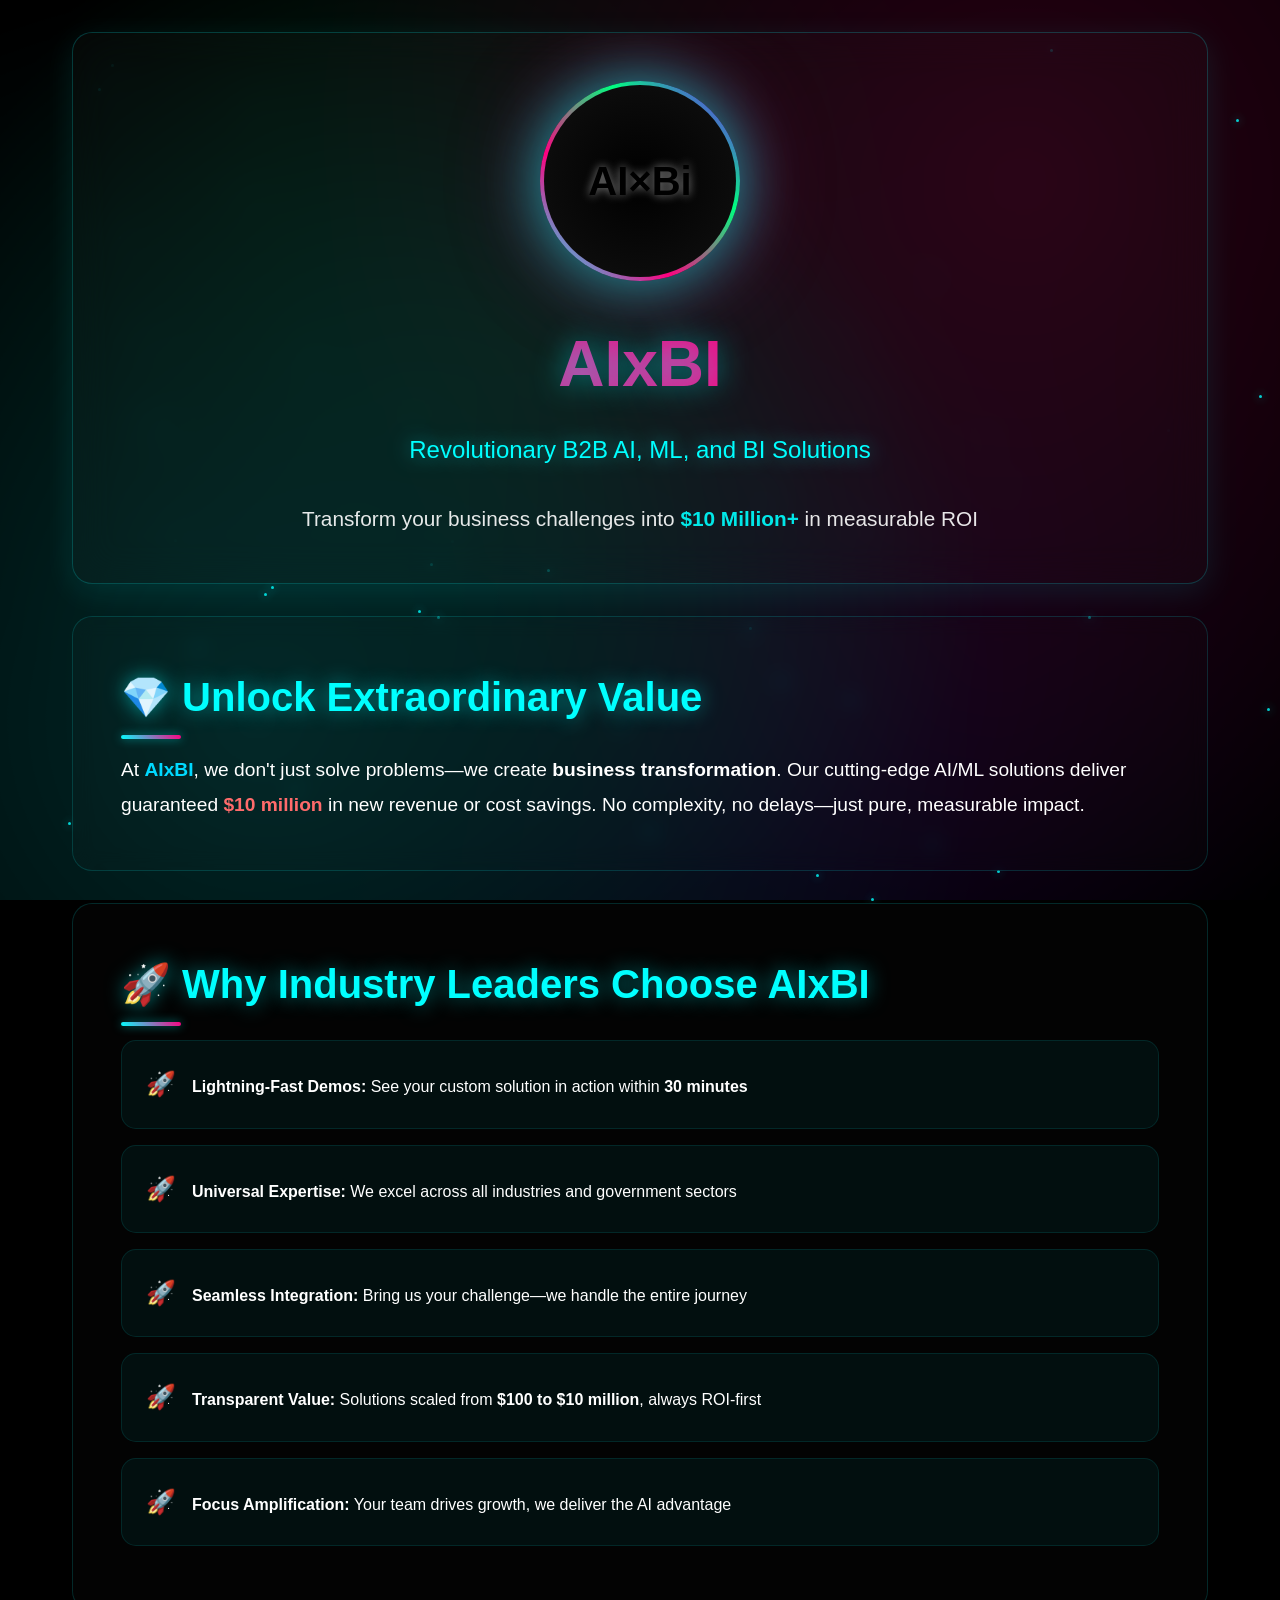
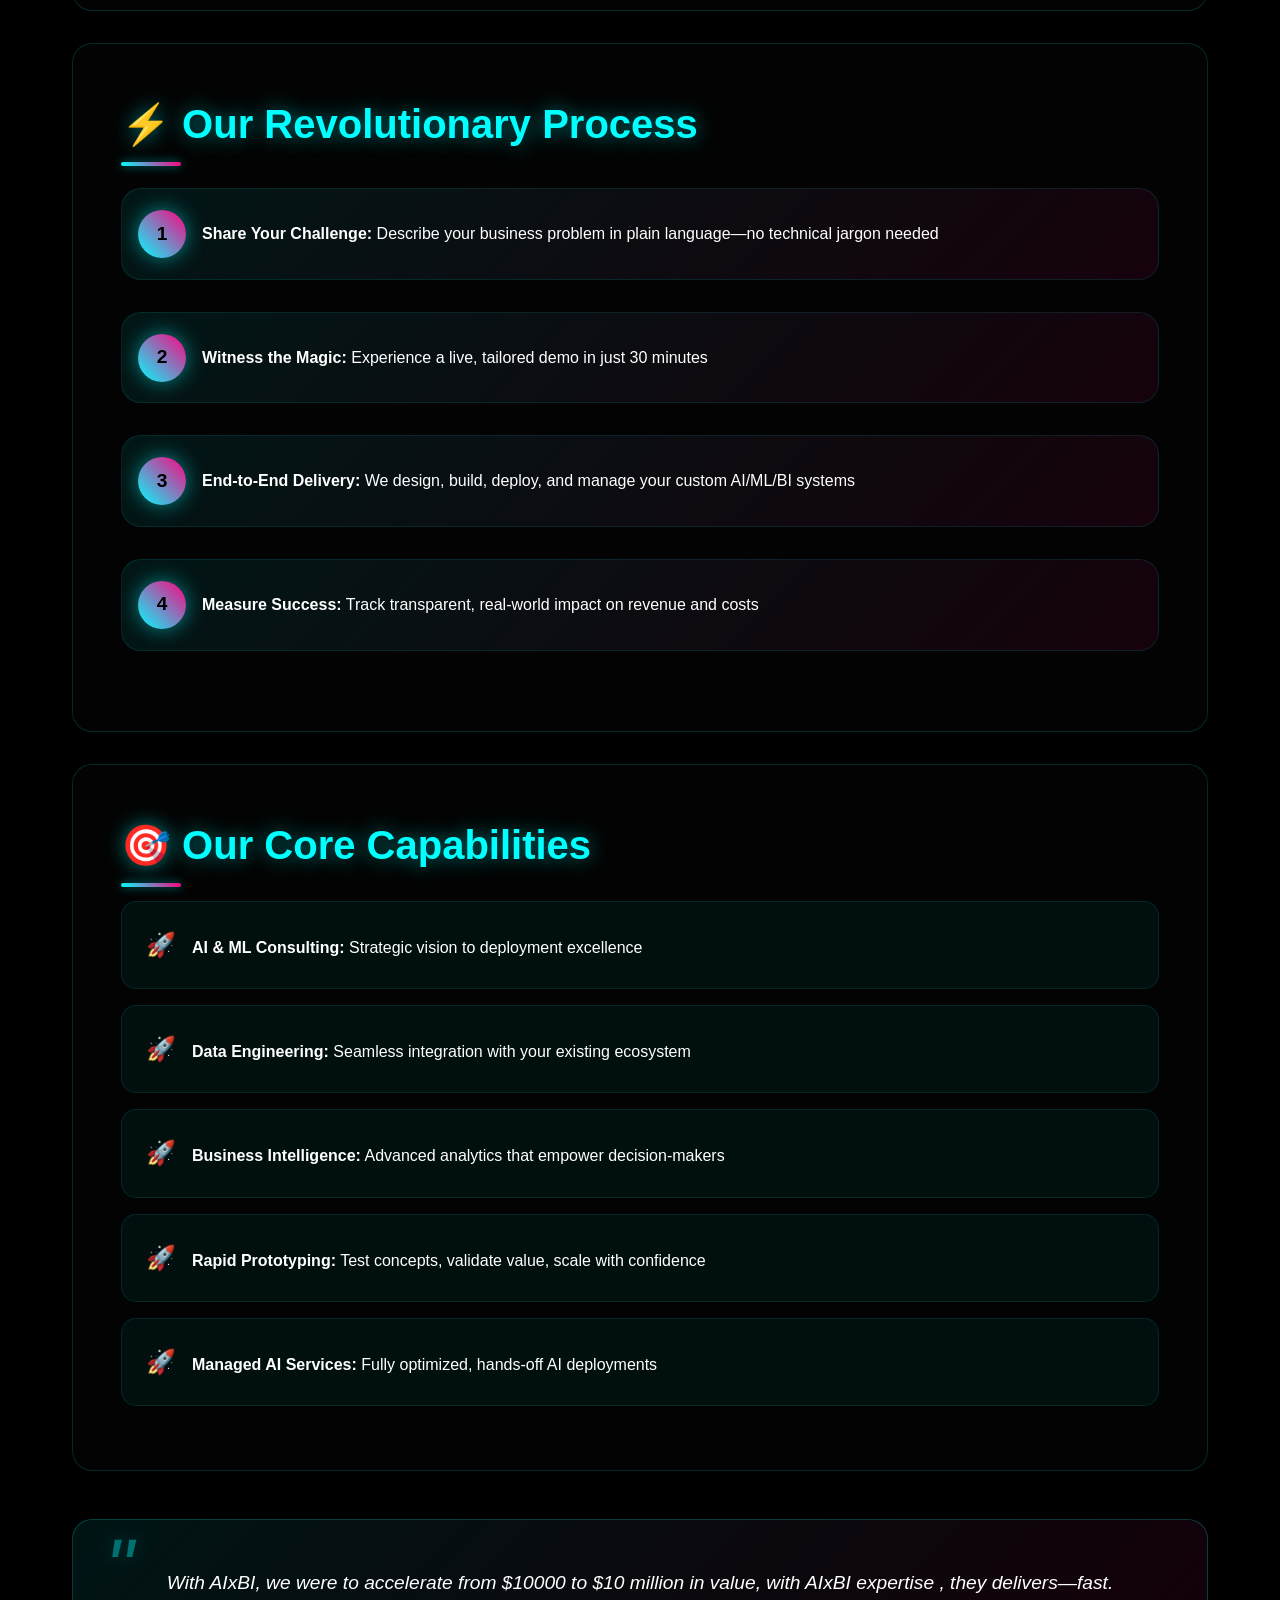
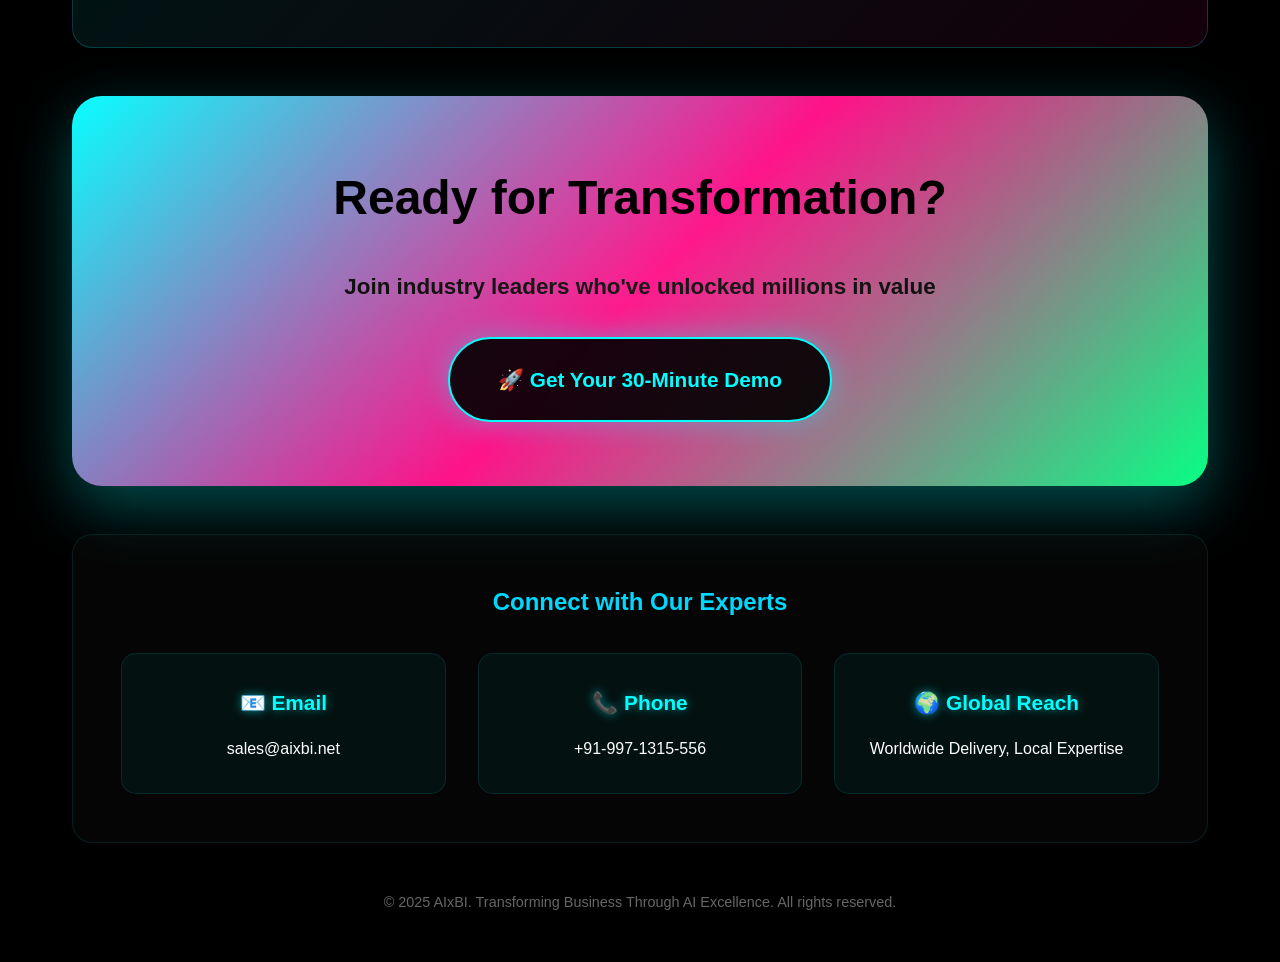
==== index.html @ 38f740fc "Create index.html" ====
<p style="font-size: 1.2rem; line-height: 1.8;">
                <!DOCTYPE html>
<html lang="en">
<head>
    <meta charset="UTF-8">
    <title>AIxBI – Revolutionary B2B AI, ML & BI Solutions</title>
    <meta name="viewport" content="width=device-width, initial-scale=1.0">
    <meta name="description" content="AIxBI delivers rapid, measurable B2B AI/ML and BI solutions for industry and government with a 30-minute demo and up to $10 million in value.">
    <style>
        * {
            margin: 0;
            padding: 0;
            box-sizing: border-box;
        }
        
        body {
            background: #000000;
            color: #ffffff;
            font-family: 'Inter', 'Segoe UI', Arial, sans-serif;
            overflow-x: hidden;
            line-height: 1.6;
        }
        
        /* Animated background particles */
        .particles {
            position: fixed;
            top: 0;
            left: 0;
            width: 100%;
            height: 100%;
            z-index: 1;
            pointer-events: none;
        }
        
        .particle {
            position: absolute;
            width: 3px;
            height: 3px;
            background: #00ffff;
            border-radius: 50%;
            animation: float 6s ease-in-out infinite;
            opacity: 0.8;
            box-shadow: 0 0 10px #00ffff;
        }
        
        @keyframes float {
            0%, 100% { transform: translateY(0px) rotate(0deg); opacity: 0.6; }
            50% { transform: translateY(-20px) rotate(180deg); opacity: 1; }
        }
        
        /* Neural network background */
        .neural-bg {
            position: fixed;
            top: 0;
            left: 0;
            width: 100%;
            height: 100%;
            z-index: 0;
            opacity: 0.15;
            background-image: 
                radial-gradient(circle at 20% 80%, #00ffff 0%, transparent 60%),
                radial-gradient(circle at 80% 20%, #ff0080 0%, transparent 60%),
                radial-gradient(circle at 40% 40%, #00ff80 0%, transparent 60%),
                radial-gradient(circle at 60% 70%, #8000ff 0%, transparent 60%);
            animation: pulse 6s ease-in-out infinite alternate;
        }
        
        @keyframes pulse {
            0% { opacity: 0.1; transform: scale(1); }
            100% { opacity: 0.2; transform: scale(1.1); }
        }
        
        .container {
            max-width: 1200px;
            margin: 0 auto;
            position: relative;
            z-index: 10;
        }
        
        /* Header with glassmorphism */
        .header {
            background: rgba(255, 255, 255, 0.02);
            backdrop-filter: blur(20px);
            border: 1px solid rgba(0, 255, 255, 0.2);
            border-radius: 20px;
            margin: 2rem;
            padding: 3rem;
            text-align: center;
            position: relative;
            overflow: hidden;
            box-shadow: 0 8px 32px rgba(0, 255, 255, 0.1);
        }
        
        .header::before {
            content: '';
            position: absolute;
            top: 0;
            left: -100%;
            width: 100%;
            height: 100%;
            background: linear-gradient(90deg, transparent, rgba(0, 255, 255, 0.1), transparent);
            animation: shimmer 3s infinite;
        }
        
        @keyframes shimmer {
            0% { left: -100%; }
            100% { left: 100%; }
        }
        
        /* Logo animation */
        .logo-container {
            position: relative;
            display: inline-block;
            margin-bottom: 2rem;
        }
        
        .logo {
            width: 200px;
            height: 200px;
            position: relative;
            background: linear-gradient(45deg, #00ffff, #ff0080, #00ff80, #8000ff);
            border-radius: 50%;
            display: flex;
            align-items: center;
            justify-content: center;
            animation: rotate 10s linear infinite;
            box-shadow: 0 0 60px rgba(0, 255, 255, 0.6), 0 0 100px rgba(255, 0, 128, 0.3);
        }
        
        .logo::before {
            content: 'AI×Bi';
            font-size: 2.5rem;
            font-weight: 900;
            color: #000;
            z-index: 2;
            position: relative;
            text-shadow: 0 0 10px rgba(255, 255, 255, 0.5);
        }
        
        .logo::after {
            content: '';
            position: absolute;
            inset: 4px;
            background: radial-gradient(circle, #000000 0%, #111111 100%);
            border-radius: 50%;
            z-index: 1;
        }
        
        @keyframes rotate {
            0% { transform: rotate(0deg); }
            100% { transform: rotate(360deg); }
        }
        
        .main-title {
            font-size: 4rem;
            font-weight: 900;
            background: linear-gradient(45deg, #00ffff, #ff0080, #00ff80, #8000ff, #00ffff);
            background-size: 300% 300%;
            -webkit-background-clip: text;
            -webkit-text-fill-color: transparent;
            background-clip: text;
            animation: gradient-shift 4s ease-in-out infinite;
            margin-bottom: 1rem;
            text-shadow: 0 0 30px rgba(0, 255, 255, 0.5);
        }
        
        @keyframes gradient-shift {
            0%, 100% { background-position: 0% 50%; }
            50% { background-position: 100% 50%; }
        }
        
        .tagline {
            font-size: 1.5rem;
            color: #00ffff;
            margin-bottom: 2rem;
            opacity: 0;
            animation: fadeInUp 1s ease-out 0.5s forwards;
            text-shadow: 0 0 20px rgba(0, 255, 255, 0.5);
        }
        
        @keyframes fadeInUp {
            from { opacity: 0; transform: translateY(30px); }
            to { opacity: 1; transform: translateY(0); }
        }
        
        /* Sections with enhanced styling */
        .section {
            background: rgba(255, 255, 255, 0.01);
            backdrop-filter: blur(10px);
            border: 1px solid rgba(0, 255, 255, 0.15);
            border-radius: 20px;
            margin: 2rem;
            padding: 3rem;
            position: relative;
            transition: all 0.3s ease;
        }
        
        .section:hover {
            transform: translateY(-10px);
            box-shadow: 0 20px 40px rgba(0, 255, 255, 0.2);
            border-color: rgba(0, 255, 255, 0.4);
            background: rgba(255, 255, 255, 0.02);
        }
        
        .section h2 {
            font-size: 2.5rem;
            color: #00ffff;
            margin-bottom: 1.5rem;
            position: relative;
            text-shadow: 0 0 20px rgba(0, 255, 255, 0.5);
        }
        
        .section h2::after {
            content: '';
            position: absolute;
            bottom: -10px;
            left: 0;
            width: 60px;
            height: 4px;
            background: linear-gradient(45deg, #00ffff, #ff0080);
            border-radius: 2px;
            box-shadow: 0 0 10px rgba(0, 255, 255, 0.5);
        }
        
        /* Enhanced lists */
        .feature-list {
            list-style: none;
            padding: 0;
        }
        
        .feature-list li {
            background: rgba(0, 255, 255, 0.05);
            margin: 1rem 0;
            padding: 1.5rem;
            border-radius: 15px;
            border-left: 4px solid #00ffff;
            transition: all 0.3s ease;
            position: relative;
            overflow: hidden;
            border: 1px solid rgba(0, 255, 255, 0.1);
        }
        
        .feature-list li::before {
            content: '🚀';
            font-size: 1.5rem;
            margin-right: 1rem;
        }
        
        .feature-list li:hover {
            transform: translateX(10px);
            background: rgba(0, 255, 255, 0.1);
            box-shadow: 0 10px 20px rgba(0, 255, 255, 0.2);
            border-color: rgba(0, 255, 255, 0.3);
        }
        
        /* Steps with interactive design */
        .steps {
            counter-reset: step-counter;
            list-style: none;
            padding: 0;
        }
        
        .steps li {
            counter-increment: step-counter;
            position: relative;
            padding: 2rem 2rem 2rem 5rem;
            margin: 2rem 0;
            background: linear-gradient(135deg, rgba(0, 255, 255, 0.08), rgba(255, 0, 128, 0.08));
            border-radius: 20px;
            transition: all 0.3s ease;
            border: 1px solid rgba(0, 255, 255, 0.1);
        }
        
        .steps li::before {
            content: counter(step-counter);
            position: absolute;
            left: 1rem;
            top: 50%;
            transform: translateY(-50%);
            width: 3rem;
            height: 3rem;
            background: linear-gradient(45deg, #00ffff, #ff0080);
            border-radius: 50%;
            display: flex;
            align-items: center;
            justify-content: center;
            font-weight: bold;
            font-size: 1.2rem;
            color: #000;
            box-shadow: 0 0 20px rgba(0, 255, 255, 0.5);
        }
        
        .steps li:hover {
            transform: scale(1.02);
            box-shadow: 0 15px 30px rgba(0, 255, 255, 0.2);
            background: linear-gradient(135deg, rgba(0, 255, 255, 0.12), rgba(255, 0, 128, 0.12));
        }
        
        /* Quote with enhanced styling */
        .testimonial {
            background: linear-gradient(135deg, rgba(0, 255, 255, 0.08), rgba(255, 0, 128, 0.08));
            border: 1px solid rgba(0, 255, 255, 0.2);
            border-radius: 20px;
            padding: 3rem;
            margin: 3rem 2rem;
            position: relative;
            font-size: 1.2rem;
            font-style: italic;
            text-align: center;
        }
        
        .testimonial::before {
            content: '"';
            font-size: 5rem;
            color: #00ffff;
            position: absolute;
            top: -1rem;
            left: 2rem;
            opacity: 0.4;
            text-shadow: 0 0 20px rgba(0, 255, 255, 0.5);
        }
        
        /* CTA Section */
        .cta-section {
            background: linear-gradient(135deg, #00ffff, #ff0080, #00ff80);
            margin: 3rem 2rem;
            padding: 4rem;
            border-radius: 30px;
            text-align: center;
            position: relative;
            overflow: hidden;
            box-shadow: 0 20px 60px rgba(0, 255, 255, 0.3);
        }
        
        .cta-section::before {
            content: '';
            position: absolute;
            top: -50%;
            left: -50%;
            width: 200%;
            height: 200%;
            background: radial-gradient(circle, rgba(255, 255, 255, 0.1) 0%, transparent 70%);
            animation: rotate 20s linear infinite;
        }
        
        .cta-title {
            font-size: 3rem;
            font-weight: 900;
            color: #000;
            margin-bottom: 2rem;
            z-index: 2;
            position: relative;
        }
        
        .cta-btn {
            background: rgba(0, 0, 0, 0.9);
            color: #00ffff;
            font-weight: 900;
            padding: 1.5rem 3rem;
            border: 2px solid #00ffff;
            border-radius: 50px;
            font-size: 1.3rem;
            cursor: pointer;
            text-decoration: none;
            display: inline-block;
            transition: all 0.3s ease;
            position: relative;
            z-index: 2;
            overflow: hidden;
            box-shadow: 0 0 30px rgba(0, 255, 255, 0.4);
        }
        
        .cta-btn::before {
            content: '';
            position: absolute;
            top: 50%;
            left: 50%;
            width: 0;
            height: 0;
            background: #00ffff;
            border-radius: 50%;
            transition: all 0.3s ease;
            transform: translate(-50%, -50%);
            z-index: -1;
        }
        
        .cta-btn:hover {
            color: #000;
            transform: translateY(-5px);
            box-shadow: 0 20px 40px rgba(0, 255, 255, 0.4);
        }
        
        .cta-btn:hover::before {
            width: 300px;
            height: 300px;
        }
        
        /* Contact section */
        .contact {
            background: rgba(255, 255, 255, 0.02);
            backdrop-filter: blur(10px);
            margin: 2rem;
            padding: 3rem;
            border-radius: 20px;
            text-align: center;
            border: 1px solid rgba(0, 255, 255, 0.1);
        }
        
        .contact-grid {
            display: grid;
            grid-template-columns: repeat(auto-fit, minmax(250px, 1fr));
            gap: 2rem;
            margin-top: 2rem;
        }
        
        .contact-item {
            background: rgba(0, 255, 255, 0.05);
            padding: 2rem;
            border-radius: 15px;
            transition: all 0.3s ease;
            border: 1px solid rgba(0, 255, 255, 0.1);
        }
        
        .contact-item:hover {
            transform: translateY(-5px);
            background: rgba(0, 255, 255, 0.1);
            box-shadow: 0 10px 30px rgba(0, 255, 255, 0.2);
        }
        
        .contact-item h4 {
            color: #00ffff;
            margin-bottom: 1rem;
            font-size: 1.3rem;
            text-shadow: 0 0 10px rgba(0, 255, 255, 0.5);
        }
        
        .contact-item a {
            color: #ffffff;
            text-decoration: none;
            transition: color 0.3s ease;
        }
        
        .contact-item a:hover {
            color: #00ffff;
            text-shadow: 0 0 10px rgba(0, 255, 255, 0.5);
        }
        
        /* Responsive design */
        @media (max-width: 768px) {
            .main-title {
                font-size: 2.5rem;
            }
            
            .logo {
                width: 150px;
                height: 150px;
            }
            
            .logo::before {
                font-size: 2rem;
            }
            
            .section {
                margin: 1rem;
                padding: 2rem;
            }
            
            .header {
                margin: 1rem;
                padding: 2rem;
            }
            
            .cta-section {
                margin: 1rem;
                padding: 2rem;
            }
            
            .cta-title {
                font-size: 2rem;
            }
        }
        
        /* Scroll animations */
        .fade-in {
            opacity: 0;
            transform: translateY(30px);
            transition: all 0.6s ease;
        }
        
        .fade-in.visible {
            opacity: 1;
            transform: translateY(0);
        }
    </style>
</head>
<body>
    <!-- Animated background elements -->
    <div class="neural-bg"></div>
    <div class="particles" id="particles"></div>

    <div class="container">
        <!-- Header Section -->
        <div class="header fade-in">
            <div class="logo-container">
                <div class="logo"></div>
            </div>
            <h1 class="main-title">AIxBI</h1>
            <div class="tagline">Revolutionary B2B AI, ML, and BI Solutions</div>
            <p style="font-size: 1.3rem; color: #ffffff; opacity: 0.9;">
                Transform your business challenges into <strong style="color: #00ffff;">$10 Million+</strong> in measurable ROI
            </p>
        </div>

        <!-- Value Proposition -->
        <div class="section fade-in">
            <h2>💎 Unlock Extraordinary Value</h2>
            <p style="font-size: 1.2rem; line-height: 1.8;">
                At <strong style="color: #00d9ff;">AIxBI</strong>, we don't just solve problems—we create <strong>business transformation</strong>. 
                Our cutting-edge AI/ML solutions deliver guaranteed <strong style="color: #ff6b6b;">$10 million</strong> in new revenue or cost savings. 
                No complexity, no delays—just pure, measurable impact.
            </p>
        </div>

        <!-- Why Choose Us -->
        <div class="section fade-in">
            <h2>🚀 Why Industry Leaders Choose AIxBI</h2>
            <ul class="feature-list">
                <li><strong>Lightning-Fast Demos:</strong> See your custom solution in action within <strong>30 minutes</strong></li>
                <li><strong>Universal Expertise:</strong> We excel across all industries and government sectors</li>
                <li><strong>Seamless Integration:</strong> Bring us your challenge—we handle the entire journey</li>
                <li><strong>Transparent Value:</strong> Solutions scaled from <strong>$100 to $10 million</strong>, always ROI-first</li>
                <li><strong>Focus Amplification:</strong> Your team drives growth, we deliver the AI advantage</li>
            </ul>
        </div>

        <!-- Process -->
        <div class="section fade-in">
            <h2>⚡ Our Revolutionary Process</h2>
            <ol class="steps">
                <li><strong>Share Your Challenge:</strong> Describe your business problem in plain language—no technical jargon needed</li>
                <li><strong>Witness the Magic:</strong> Experience a live, tailored demo in just 30 minutes</li>
                <li><strong>End-to-End Delivery:</strong> We design, build, deploy, and manage your custom AI/ML/BI systems</li>
                <li><strong>Measure Success:</strong> Track transparent, real-world impact on revenue and costs</li>
            </ol>
        </div>

        <!-- Services -->
        <div class="section fade-in">
            <h2>🎯 Our Core Capabilities</h2>
            <ul class="feature-list">
                <li><strong>AI & ML Consulting:</strong> Strategic vision to deployment excellence</li>
                <li><strong>Data Engineering:</strong> Seamless integration with your existing ecosystem</li>
                <li><strong>Business Intelligence:</strong> Advanced analytics that empower decision-makers</li>
                <li><strong>Rapid Prototyping:</strong> Test concepts, validate value, scale with confidence</li>
                <li><strong>Managed AI Services:</strong> Fully optimized, hands-off AI deployments</li>
            </ul>
        </div>

        <!-- Testimonial -->
        <div class="testimonial fade-in">
            With AIxBI, we were to accelerate from  $10000 to $10 million in value, with AIxBI expertise , they delivers—fast.
        </div>

        <!-- CTA Section -->
        <div class="cta-section fade-in">
            <h2 class="cta-title">Ready for Transformation?</h2>
            <p style="font-size: 1.4rem; color: #000; margin-bottom: 2rem; font-weight: 600;">
                Join industry leaders who've unlocked millions in value
            </p>
            <a href="mailto:sales@aixbi.net?subject=Request%20Demo" class="cta-btn">
                🚀 Get Your 30-Minute Demo
            </a>
        </div>

        <!-- Contact -->
        <div class="contact fade-in">
            <h2 style="color: #00d9ff; margin-bottom: 2rem;">Connect with Our Experts</h2>
            <div class="contact-grid">
                <div class="contact-item">
                    <h4>📧 Email</h4>
                    <a href="mailto:sales@aixbi.net">sales@aixbi.net</a>
                </div>
                <div class="contact-item">
                    <h4>📞 Phone</h4>
                    <a href="tel:+91-997-1315-556">+91-997-1315-556</a>
                </div>
                <div class="contact-item">
                    <h4>🌍 Global Reach</h4>
                    <p>Worldwide Delivery, Local Expertise</p>
                </div>
            </div>
        </div>

        <div style="text-align:center; color:#666; margin: 3rem 0; font-size:0.9rem;">
            © 2025 AIxBI. Transforming Business Through AI Excellence. All rights reserved.
        </div>
    </div>

    <script>
        // Create floating particles
        function createParticles() {
            const particlesContainer = document.getElementById('particles');
            const particleCount = 50;
            
            for (let i = 0; i < particleCount; i++) {
                const particle = document.createElement('div');
                particle.className = 'particle';
                particle.style.left = Math.random() * 100 + '%';
                particle.style.top = Math.random() * 100 + '%';
                particle.style.animationDelay = Math.random() * 6 + 's';
                particle.style.animationDuration = (Math.random() * 3 + 3) + 's';
                particlesContainer.appendChild(particle);
            }
        }
        
        // Scroll animations
        function handleScrollAnimations() {
            const elements = document.querySelectorAll('.fade-in');
            const windowHeight = window.innerHeight;
            
            elements.forEach(element => {
                const elementTop = element.getBoundingClientRect().top;
                const elementVisible = 150;
                
                if (elementTop < windowHeight - elementVisible) {
                    element.classList.add('visible');
                }
            });
        }
        
        // Initialize
        document.addEventListener('DOMContentLoaded', function() {
            createParticles();
            handleScrollAnimations();
            
            // Add scroll listener
            window.addEventListener('scroll', handleScrollAnimations);
            
            // Add hover effects to sections
            const sections = document.querySelectorAll('.section');
            sections.forEach(section => {
                section.addEventListener('mouseenter', function() {
                    this.style.transform = 'translateY(-10px) scale(1.02)';
                });
                
                section.addEventListener('mouseleave', function() {
                    this.style.transform = 'translateY(0) scale(1)';
                });
            });
        });
        
        // Add interactive cursor trail effect
        document.addEventListener('mousemove', function(e) {
            const trail = document.createElement('div');
            trail.style.position = 'fixed';
            trail.style.left = e.clientX + 'px';
            trail.style.top = e.clientY + 'px';
            trail.style.width = '4px';
            trail.style.height = '4px';
            trail.style.background = '#00d9ff';
            trail.style.borderRadius = '50%';
            trail.style.pointerEvents = 'none';
            trail.style.zIndex = '9999';
            trail.style.opacity = '0.6';
            trail.style.transition = 'all 0.5s ease';
            
            document.body.appendChild(trail);
            
            setTimeout(() => {
                trail.style.opacity = '0';
                trail.style.transform = 'scale(0)';
                setTimeout(() => trail.remove(), 500);
            }, 100);
        });
    </script>
</body>
</html>
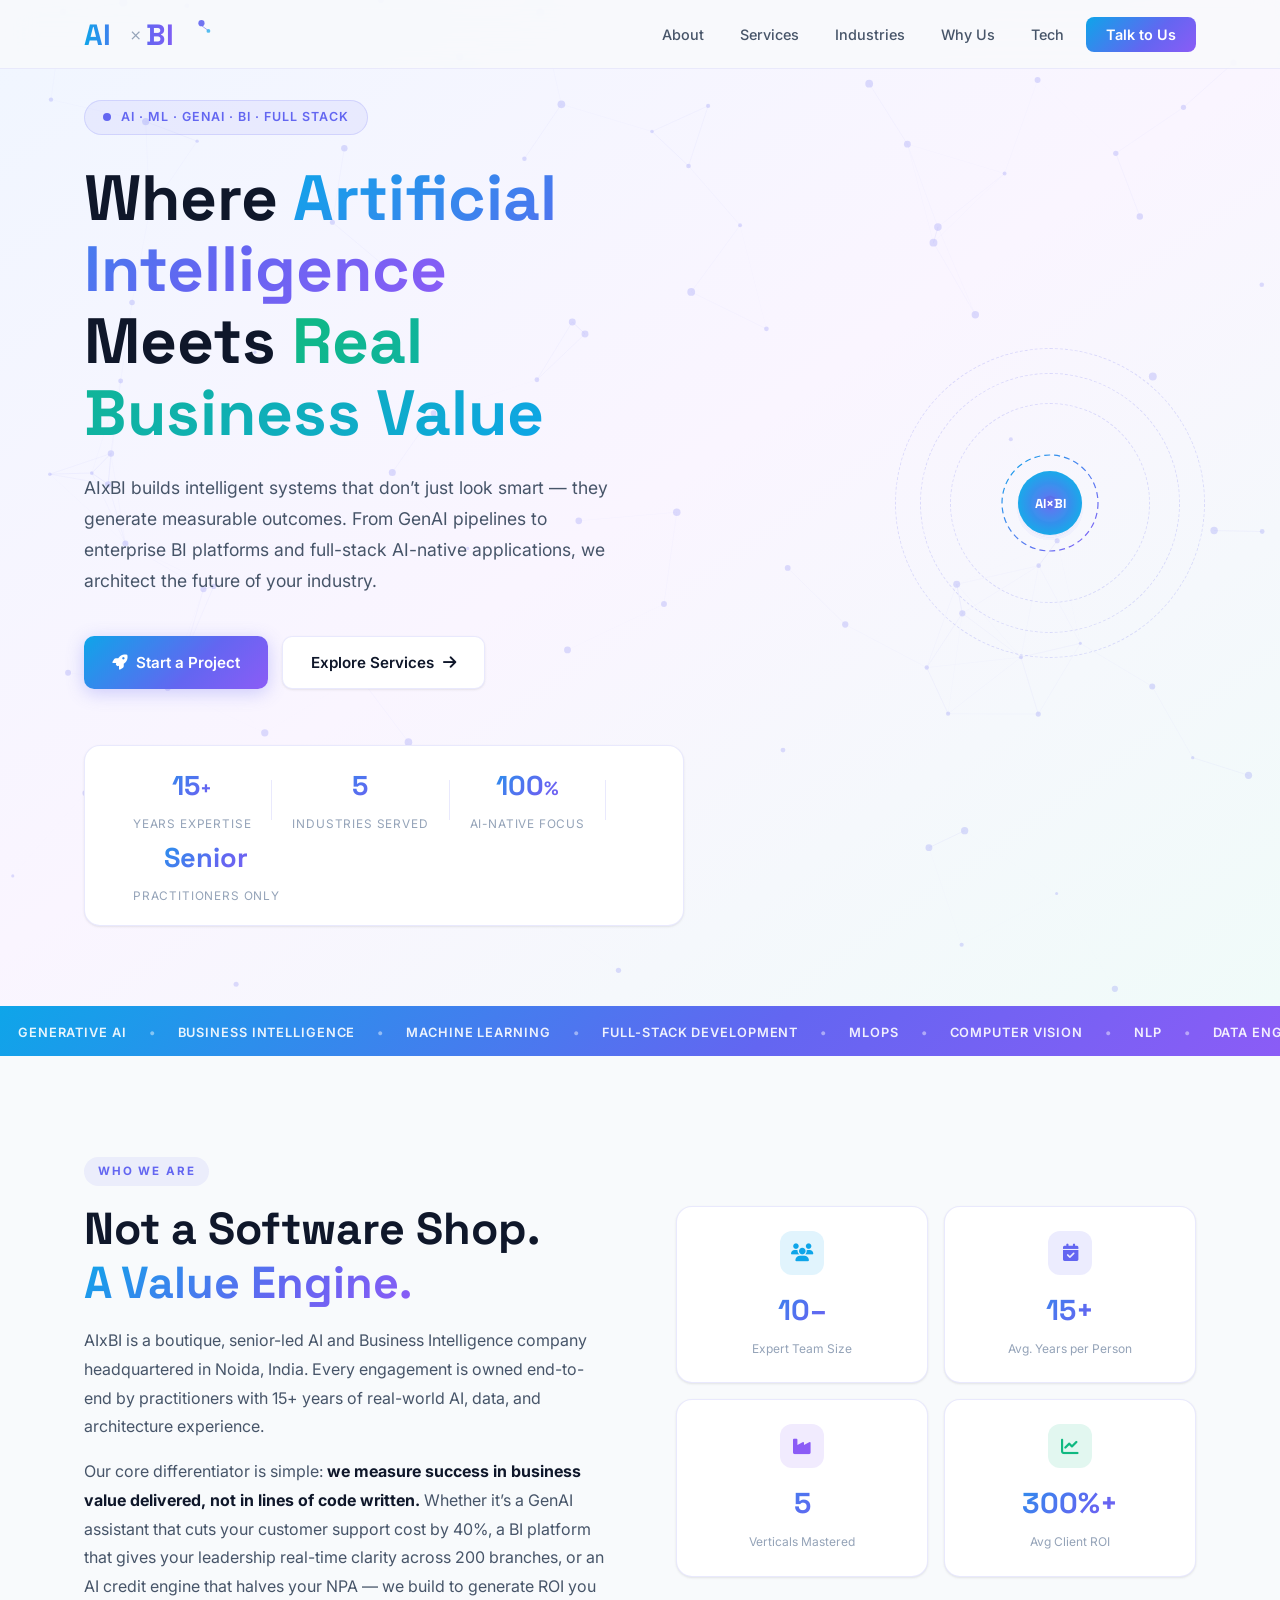
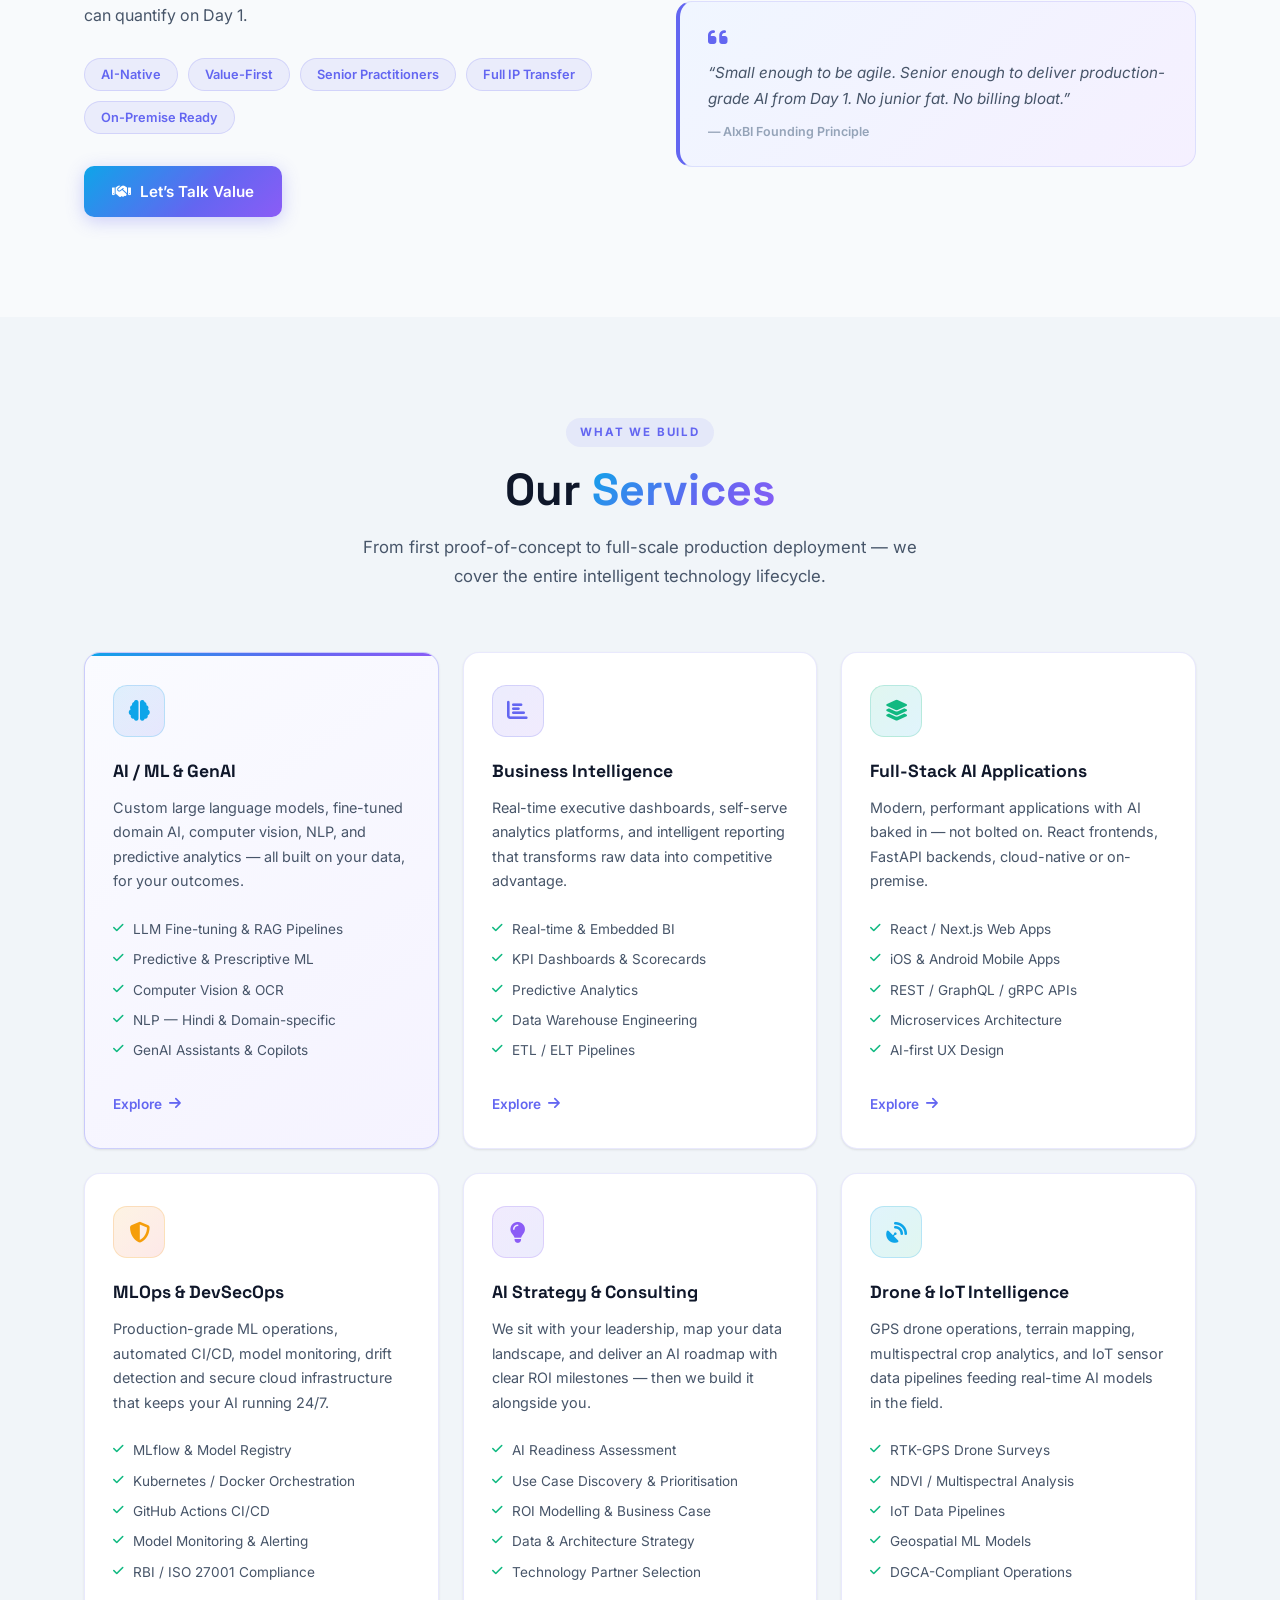
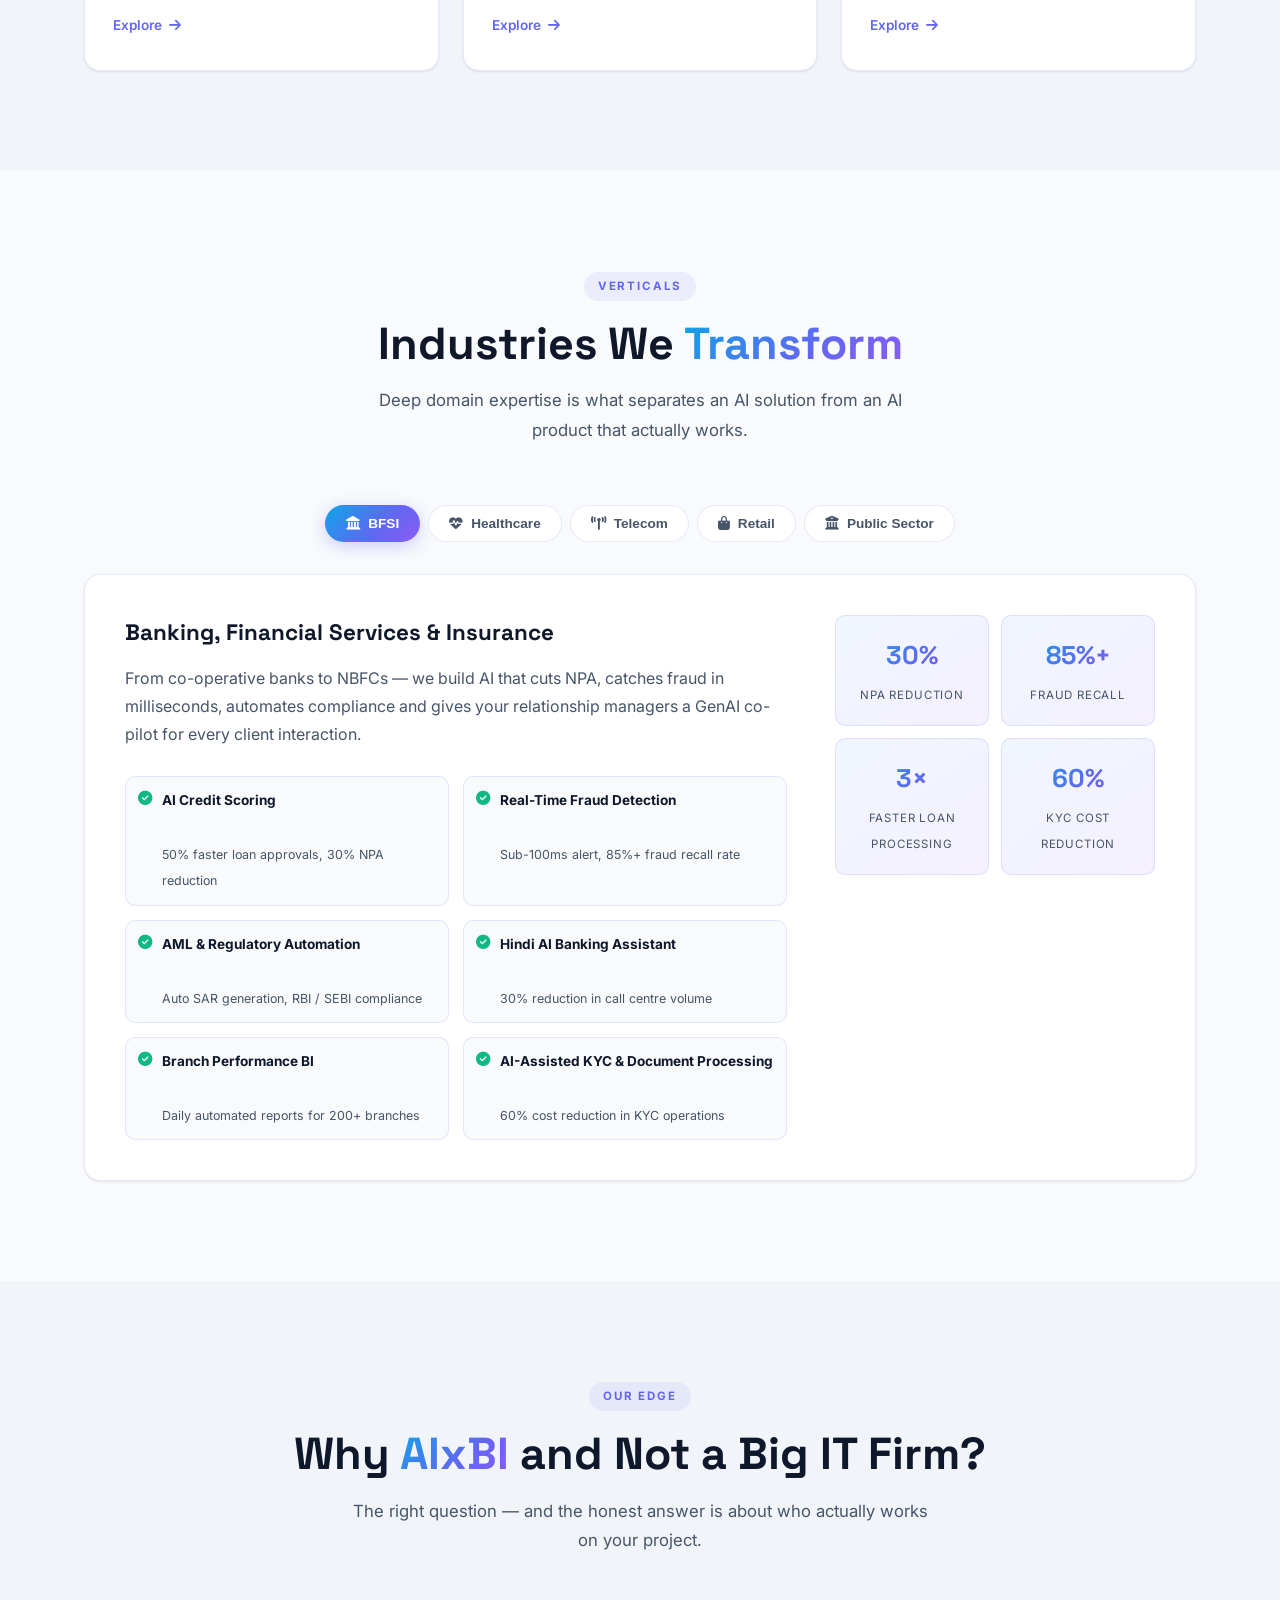
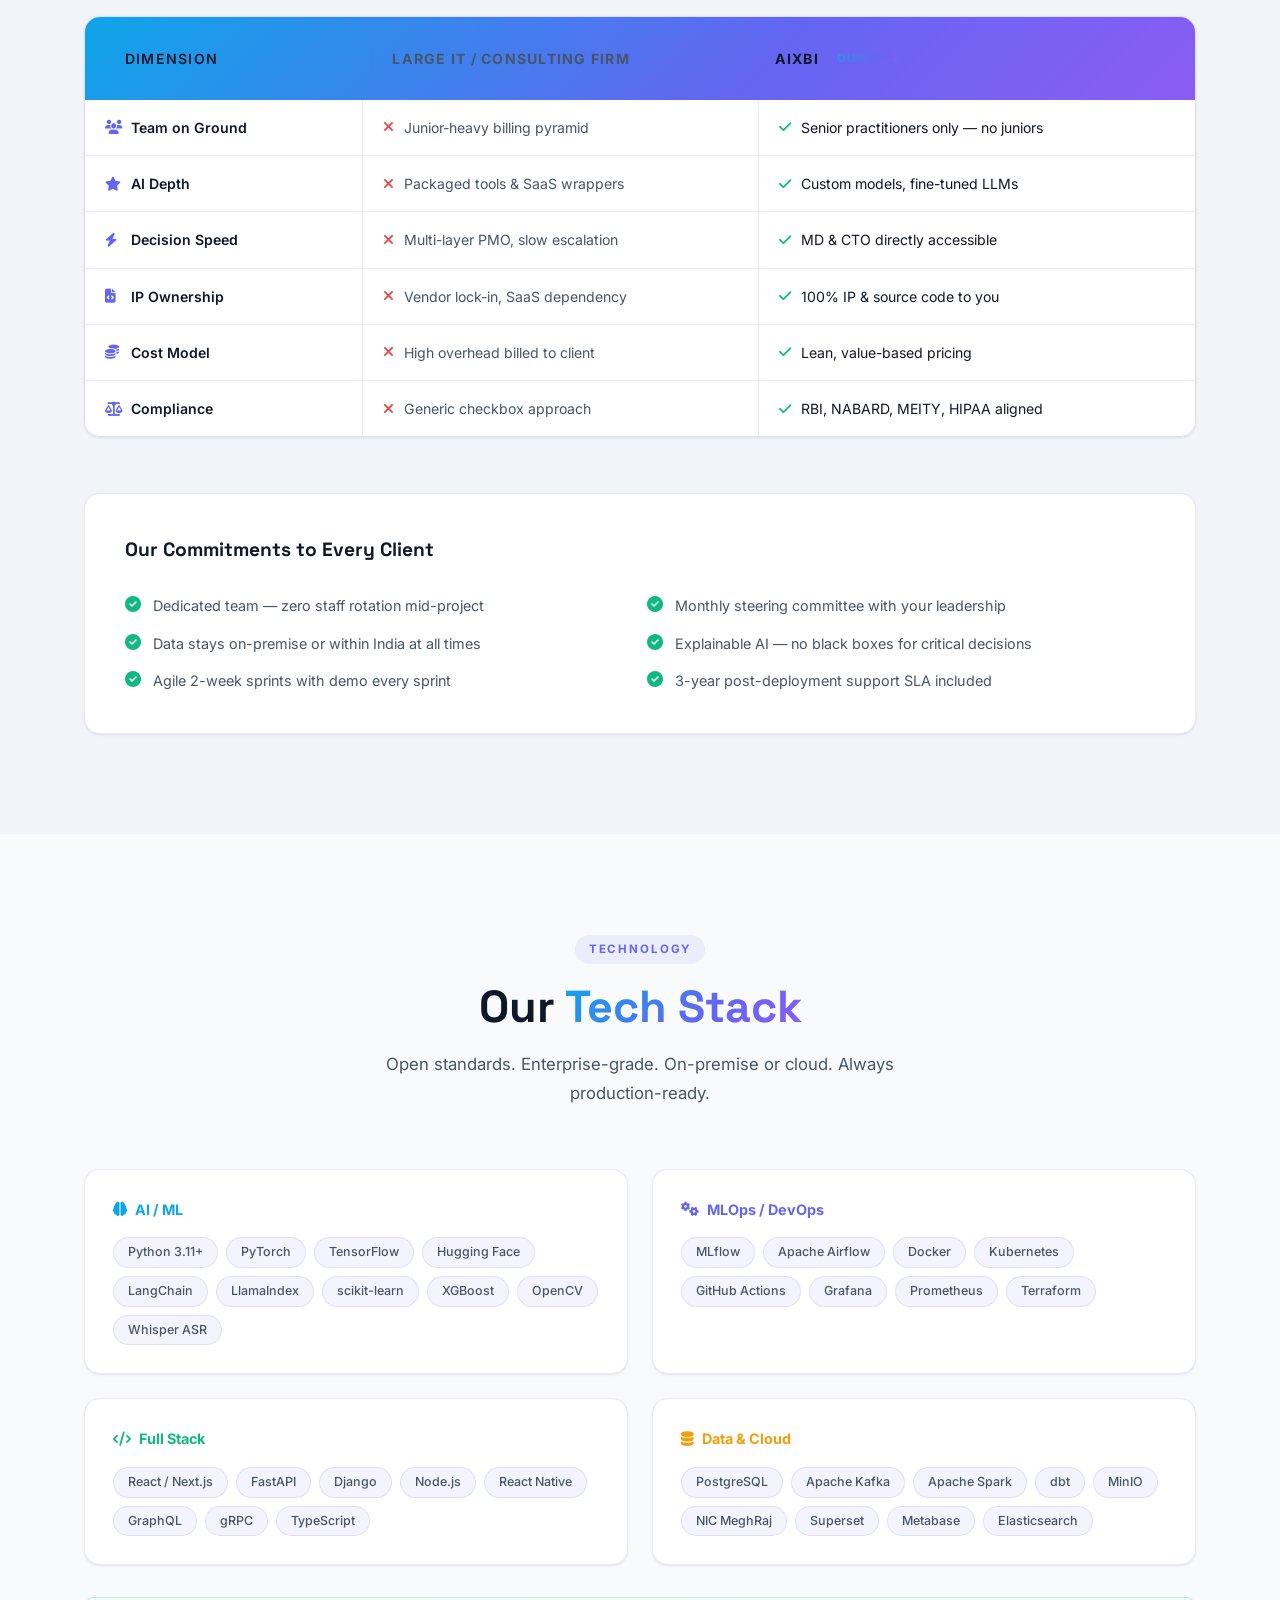
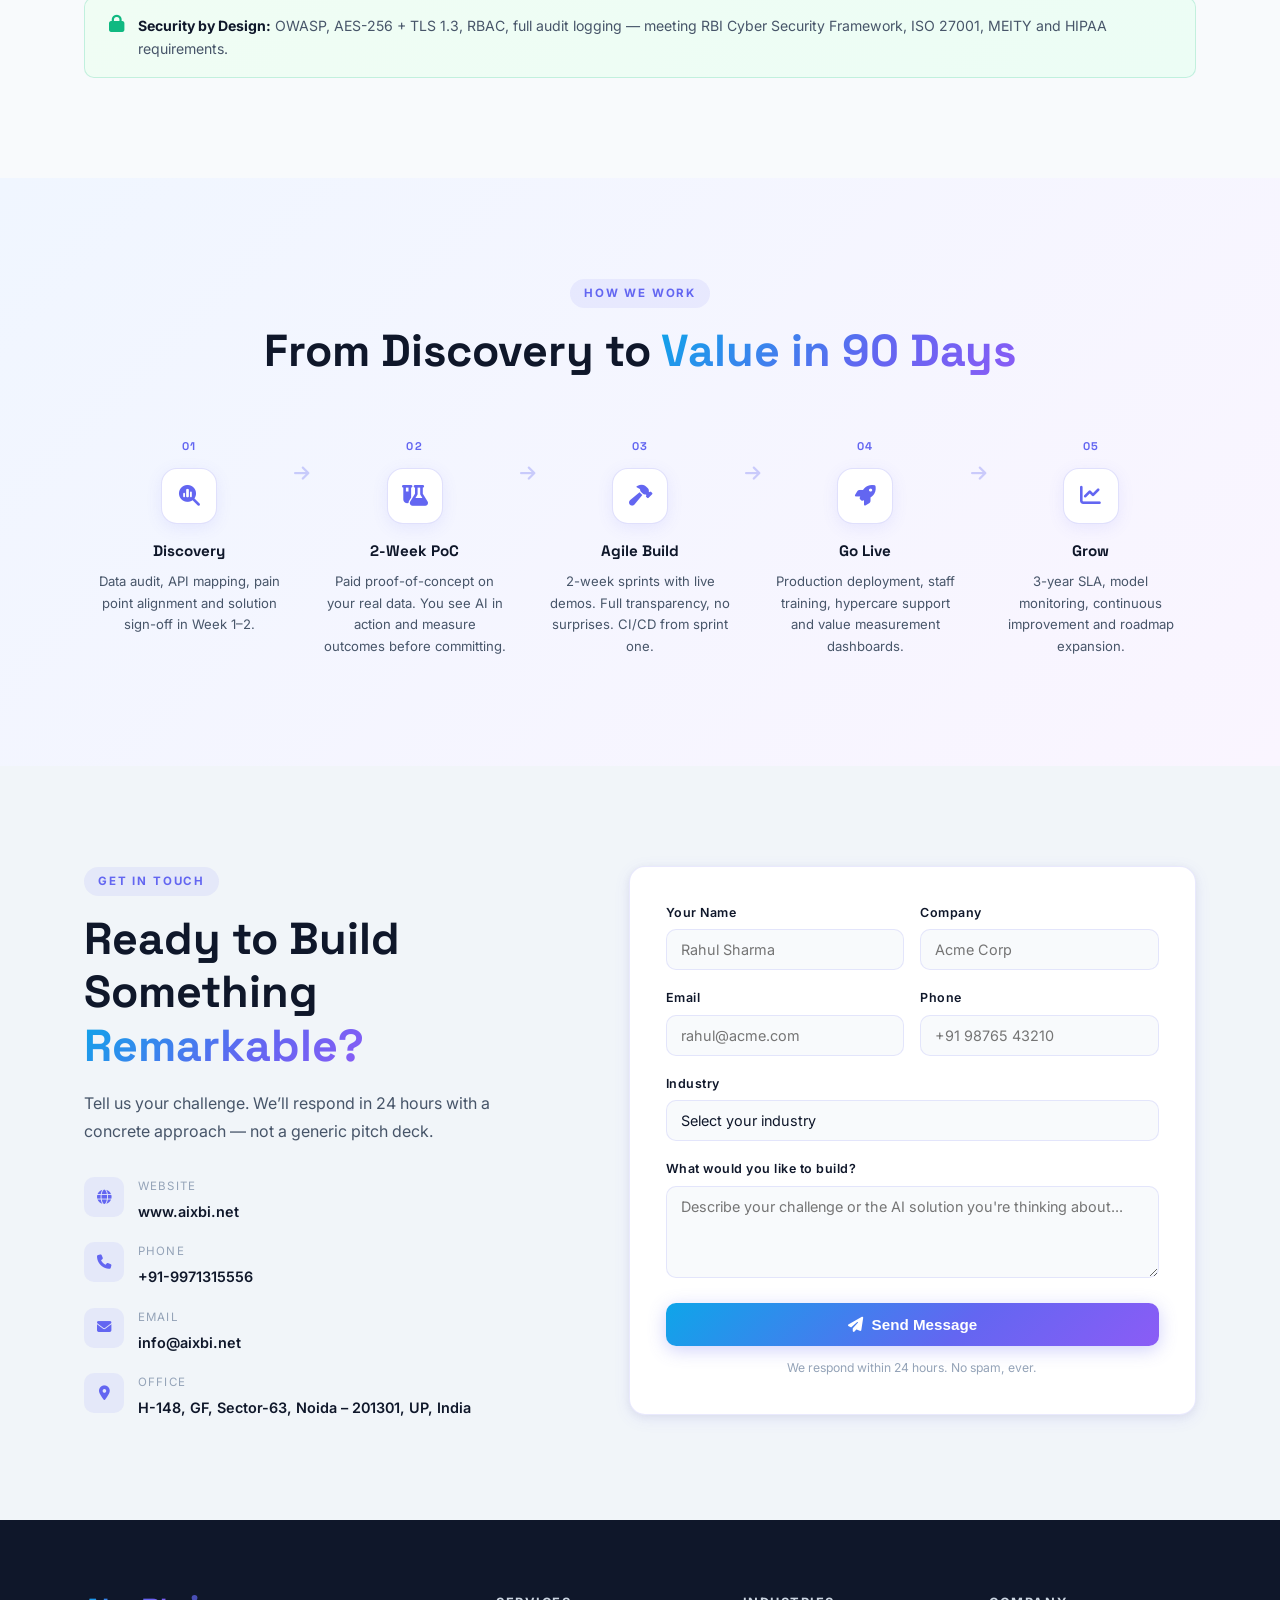
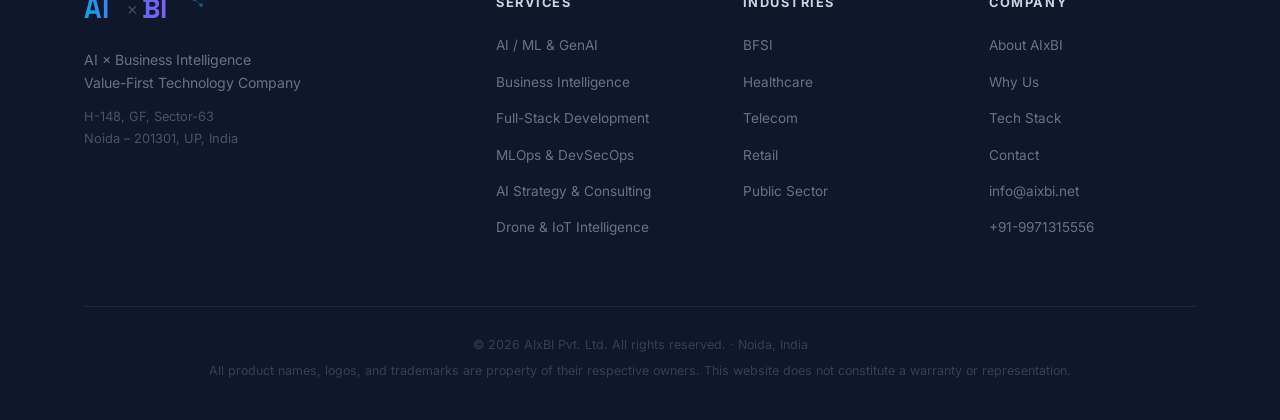
==== commit b2fe1989: "feat: complete rebrand — modern light-theme website with AI/BI/full-stack services, 5 industry verti" ====
--- a/index.html
+++ b/index.html
@@ -1,677 +1,798 @@
-            <p style="font-size: 1.2rem; line-height: 1.8;">
-                <!DOCTYPE html>
+<!DOCTYPE html>
 <html lang="en">
 <head>
-    <meta charset="UTF-8">
-    <title>AIxBI – Revolutionary B2B AI, ML & BI Solutions</title>
-    <meta name="viewport" content="width=device-width, initial-scale=1.0">
-    <meta name="description" content="AIxBI delivers rapid, measurable B2B AI/ML and BI solutions for industry and government with a 30-minute demo and up to $10 million in value.">
-    <style>
-        * {
-            margin: 0;
-            padding: 0;
-            box-sizing: border-box;
-        }
-        
-        body {
-            background: #000000;
-            color: #ffffff;
-            font-family: 'Inter', 'Segoe UI', Arial, sans-serif;
-            overflow-x: hidden;
-            line-height: 1.6;
-        }
-        
-        /* Animated background particles */
-        .particles {
-            position: fixed;
-            top: 0;
-            left: 0;
-            width: 100%;
-            height: 100%;
-            z-index: 1;
-            pointer-events: none;
-        }
-        
-        .particle {
-            position: absolute;
-            width: 3px;
-            height: 3px;
-            background: #00ffff;
-            border-radius: 50%;
-            animation: float 6s ease-in-out infinite;
-            opacity: 0.8;
-            box-shadow: 0 0 10px #00ffff;
-        }
-        
-        @keyframes float {
-            0%, 100% { transform: translateY(0px) rotate(0deg); opacity: 0.6; }
-            50% { transform: translateY(-20px) rotate(180deg); opacity: 1; }
-        }
-        
-        /* Neural network background */
-        .neural-bg {
-            position: fixed;
-            top: 0;
-            left: 0;
-            width: 100%;
-            height: 100%;
-            z-index: 0;
-            opacity: 0.15;
-            background-image: 
-                radial-gradient(circle at 20% 80%, #00ffff 0%, transparent 60%),
-                radial-gradient(circle at 80% 20%, #ff0080 0%, transparent 60%),
-                radial-gradient(circle at 40% 40%, #00ff80 0%, transparent 60%),
-                radial-gradient(circle at 60% 70%, #8000ff 0%, transparent 60%);
-            animation: pulse 6s ease-in-out infinite alternate;
-        }
-        
-        @keyframes pulse {
-            0% { opacity: 0.1; transform: scale(1); }
-            100% { opacity: 0.2; transform: scale(1.1); }
-        }
-        
-        .container {
-            max-width: 1200px;
-            margin: 0 auto;
-            position: relative;
-            z-index: 10;
-        }
-        
-        /* Header with glassmorphism */
-        .header {
-            background: rgba(255, 255, 255, 0.02);
-            backdrop-filter: blur(20px);
-            border: 1px solid rgba(0, 255, 255, 0.2);
-            border-radius: 20px;
-            margin: 2rem;
-            padding: 3rem;
-            text-align: center;
-            position: relative;
-            overflow: hidden;
-            box-shadow: 0 8px 32px rgba(0, 255, 255, 0.1);
-        }
-        
-        .header::before {
-            content: '';
-            position: absolute;
-            top: 0;
-            left: -100%;
-            width: 100%;
-            height: 100%;
-            background: linear-gradient(90deg, transparent, rgba(0, 255, 255, 0.1), transparent);
-            animation: shimmer 3s infinite;
-        }
-        
-        @keyframes shimmer {
-            0% { left: -100%; }
-            100% { left: 100%; }
-        }
-        
-        /* Logo animation */
-        .logo-container {
-            position: relative;
-            display: inline-block;
-            margin-bottom: 2rem;
-        }
-        
-        .logo {
-            width: 200px;
-            height: 200px;
-            position: relative;
-            background: linear-gradient(45deg, #00ffff, #ff0080, #00ff80, #8000ff);
-            border-radius: 50%;
-            display: flex;
-            align-items: center;
-            justify-content: center;
-            animation: rotate 10s linear infinite;
-            box-shadow: 0 0 60px rgba(0, 255, 255, 0.6), 0 0 100px rgba(255, 0, 128, 0.3);
-        }
-        
-        .logo::before {
-            content: 'AI×Bi';
-            font-size: 2.5rem;
-            font-weight: 900;
-            color: #000;
-            z-index: 2;
-            position: relative;
-            text-shadow: 0 0 10px rgba(255, 255, 255, 0.5);
-        }
-        
-        .logo::after {
-            content: '';
-            position: absolute;
-            inset: 4px;
-            background: radial-gradient(circle, #000000 0%, #111111 100%);
-            border-radius: 50%;
-            z-index: 1;
-        }
-        
-        @keyframes rotate {
-            0% { transform: rotate(0deg); }
-            100% { transform: rotate(360deg); }
-        }
-        
-        .main-title {
-            font-size: 4rem;
-            font-weight: 900;
-            background: linear-gradient(45deg, #00ffff, #ff0080, #00ff80, #8000ff, #00ffff);
-            background-size: 300% 300%;
-            -webkit-background-clip: text;
-            -webkit-text-fill-color: transparent;
-            background-clip: text;
-            animation: gradient-shift 4s ease-in-out infinite;
-            margin-bottom: 1rem;
-            text-shadow: 0 0 30px rgba(0, 255, 255, 0.5);
-        }
-        
-        @keyframes gradient-shift {
-            0%, 100% { background-position: 0% 50%; }
-            50% { background-position: 100% 50%; }
-        }
-        
-        .tagline {
-            font-size: 1.5rem;
-            color: #00ffff;
-            margin-bottom: 2rem;
-            opacity: 0;
-            animation: fadeInUp 1s ease-out 0.5s forwards;
-            text-shadow: 0 0 20px rgba(0, 255, 255, 0.5);
-        }
-        
-        @keyframes fadeInUp {
-            from { opacity: 0; transform: translateY(30px); }
-            to { opacity: 1; transform: translateY(0); }
-        }
-        
-        /* Sections with enhanced styling */
-        .section {
-            background: rgba(255, 255, 255, 0.01);
-            backdrop-filter: blur(10px);
-            border: 1px solid rgba(0, 255, 255, 0.15);
-            border-radius: 20px;
-            margin: 2rem;
-            padding: 3rem;
-            position: relative;
-            transition: all 0.3s ease;
-        }
-        
-        .section:hover {
-            transform: translateY(-10px);
-            box-shadow: 0 20px 40px rgba(0, 255, 255, 0.2);
-            border-color: rgba(0, 255, 255, 0.4);
-            background: rgba(255, 255, 255, 0.02);
-        }
-        
-        .section h2 {
-            font-size: 2.5rem;
-            color: #00ffff;
-            margin-bottom: 1.5rem;
-            position: relative;
-            text-shadow: 0 0 20px rgba(0, 255, 255, 0.5);
-        }
-        
-        .section h2::after {
-            content: '';
-            position: absolute;
-            bottom: -10px;
-            left: 0;
-            width: 60px;
-            height: 4px;
-            background: linear-gradient(45deg, #00ffff, #ff0080);
-            border-radius: 2px;
-            box-shadow: 0 0 10px rgba(0, 255, 255, 0.5);
-        }
-        
-        /* Enhanced lists */
-        .feature-list {
-            list-style: none;
-            padding: 0;
-        }
-        
-        .feature-list li {
-            background: rgba(0, 255, 255, 0.05);
-            margin: 1rem 0;
-            padding: 1.5rem;
-            border-radius: 15px;
-            border-left: 4px solid #00ffff;
-            transition: all 0.3s ease;
-            position: relative;
-            overflow: hidden;
-            border: 1px solid rgba(0, 255, 255, 0.1);
-        }
-        
-        .feature-list li::before {
-            content: '🚀';
-            font-size: 1.5rem;
-            margin-right: 1rem;
-        }
-        
-        .feature-list li:hover {
-            transform: translateX(10px);
-            background: rgba(0, 255, 255, 0.1);
-            box-shadow: 0 10px 20px rgba(0, 255, 255, 0.2);
-            border-color: rgba(0, 255, 255, 0.3);
-        }
-        
-        /* Steps with interactive design */
-        .steps {
-            counter-reset: step-counter;
-            list-style: none;
-            padding: 0;
-        }
-        
-        .steps li {
-            counter-increment: step-counter;
-            position: relative;
-            padding: 2rem 2rem 2rem 5rem;
-            margin: 2rem 0;
-            background: linear-gradient(135deg, rgba(0, 255, 255, 0.08), rgba(255, 0, 128, 0.08));
-            border-radius: 20px;
-            transition: all 0.3s ease;
-            border: 1px solid rgba(0, 255, 255, 0.1);
-        }
-        
-        .steps li::before {
-            content: counter(step-counter);
-            position: absolute;
-            left: 1rem;
-            top: 50%;
-            transform: translateY(-50%);
-            width: 3rem;
-            height: 3rem;
-            background: linear-gradient(45deg, #00ffff, #ff0080);
-            border-radius: 50%;
-            display: flex;
-            align-items: center;
-            justify-content: center;
-            font-weight: bold;
-            font-size: 1.2rem;
-            color: #000;
-            box-shadow: 0 0 20px rgba(0, 255, 255, 0.5);
-        }
-        
-        .steps li:hover {
-            transform: scale(1.02);
-            box-shadow: 0 15px 30px rgba(0, 255, 255, 0.2);
-            background: linear-gradient(135deg, rgba(0, 255, 255, 0.12), rgba(255, 0, 128, 0.12));
-        }
-        
-        /* Quote with enhanced styling */
-        .testimonial {
-            background: linear-gradient(135deg, rgba(0, 255, 255, 0.08), rgba(255, 0, 128, 0.08));
-            border: 1px solid rgba(0, 255, 255, 0.2);
-            border-radius: 20px;
-            padding: 3rem;
-            margin: 3rem 2rem;
-            position: relative;
-            font-size: 1.2rem;
-            font-style: italic;
-            text-align: center;
-        }
-        
-        .testimonial::before {
-            content: '"';
-            font-size: 5rem;
-            color: #00ffff;
-            position: absolute;
-            top: -1rem;
-            left: 2rem;
-            opacity: 0.4;
-            text-shadow: 0 0 20px rgba(0, 255, 255, 0.5);
-        }
-        
-        /* CTA Section */
-        .cta-section {
-            background: linear-gradient(135deg, #00ffff, #ff0080, #00ff80);
-            margin: 3rem 2rem;
-            padding: 4rem;
-            border-radius: 30px;
-            text-align: center;
-            position: relative;
-            overflow: hidden;
-            box-shadow: 0 20px 60px rgba(0, 255, 255, 0.3);
-        }
-        
-        .cta-section::before {
-            content: '';
-            position: absolute;
-            top: -50%;
-            left: -50%;
-            width: 200%;
-            height: 200%;
-            background: radial-gradient(circle, rgba(255, 255, 255, 0.1) 0%, transparent 70%);
-            animation: rotate 20s linear infinite;
-        }
-        
-        .cta-title {
-            font-size: 3rem;
-            font-weight: 900;
-            color: #000;
-            margin-bottom: 2rem;
-            z-index: 2;
-            position: relative;
-        }
-        
-        .cta-btn {
-            background: rgba(0, 0, 0, 0.9);
-            color: #00ffff;
-            font-weight: 900;
-            padding: 1.5rem 3rem;
-            border: 2px solid #00ffff;
-            border-radius: 50px;
-            font-size: 1.3rem;
-            cursor: pointer;
-            text-decoration: none;
-            display: inline-block;
-            transition: all 0.3s ease;
-            position: relative;
-            z-index: 2;
-            overflow: hidden;
-            box-shadow: 0 0 30px rgba(0, 255, 255, 0.4);
-        }
-        
-        .cta-btn::before {
-            content: '';
-            position: absolute;
-            top: 50%;
-            left: 50%;
-            width: 0;
-            height: 0;
-            background: #00ffff;
-            border-radius: 50%;
-            transition: all 0.3s ease;
-            transform: translate(-50%, -50%);
-            z-index: -1;
-        }
-        
-        .cta-btn:hover {
-            color: #000;
-            transform: translateY(-5px);
-            box-shadow: 0 20px 40px rgba(0, 255, 255, 0.4);
-        }
-        
-        .cta-btn:hover::before {
-            width: 300px;
-            height: 300px;
-        }
-        
-        /* Contact section */
-        .contact {
-            background: rgba(255, 255, 255, 0.02);
-            backdrop-filter: blur(10px);
-            margin: 2rem;
-            padding: 3rem;
-            border-radius: 20px;
-            text-align: center;
-            border: 1px solid rgba(0, 255, 255, 0.1);
-        }
-        
-        .contact-grid {
-            display: grid;
-            grid-template-columns: repeat(auto-fit, minmax(250px, 1fr));
-            gap: 2rem;
-            margin-top: 2rem;
-        }
-        
-        .contact-item {
-            background: rgba(0, 255, 255, 0.05);
-            padding: 2rem;
-            border-radius: 15px;
-            transition: all 0.3s ease;
-            border: 1px solid rgba(0, 255, 255, 0.1);
-        }
-        
-        .contact-item:hover {
-            transform: translateY(-5px);
-            background: rgba(0, 255, 255, 0.1);
-            box-shadow: 0 10px 30px rgba(0, 255, 255, 0.2);
-        }
-        
-        .contact-item h4 {
-            color: #00ffff;
-            margin-bottom: 1rem;
-            font-size: 1.3rem;
-            text-shadow: 0 0 10px rgba(0, 255, 255, 0.5);
-        }
-        
-        .contact-item a {
-            color: #ffffff;
-            text-decoration: none;
-            transition: color 0.3s ease;
-        }
-        
-        .contact-item a:hover {
-            color: #00ffff;
-            text-shadow: 0 0 10px rgba(0, 255, 255, 0.5);
-        }
-        
-        /* Responsive design */
-        @media (max-width: 768px) {
-            .main-title {
-                font-size: 2.5rem;
-            }
-            
-            .logo {
-                width: 150px;
-                height: 150px;
-            }
-            
-            .logo::before {
-                font-size: 2rem;
-            }
-            
-            .section {
-                margin: 1rem;
-                padding: 2rem;
-            }
-            
-            .header {
-                margin: 1rem;
-                padding: 2rem;
-            }
-            
-            .cta-section {
-                margin: 1rem;
-                padding: 2rem;
-            }
-            
-            .cta-title {
-                font-size: 2rem;
-            }
-        }
-        
-        /* Scroll animations */
-        .fade-in {
-            opacity: 0;
-            transform: translateY(30px);
-            transition: all 0.6s ease;
-        }
-        
-        .fade-in.visible {
-            opacity: 1;
-            transform: translateY(0);
-        }
-    </style>
+  <meta charset="UTF-8" />
+  <meta name="viewport" content="width=device-width, initial-scale=1.0" />
+  <meta name="description" content="AIxBI — AI & Business Intelligence company delivering value through intelligent technology, GenAI, full-stack development, and consulting for Healthcare, BFSI, Telecom, Retail and Public Sector." />
+  <meta name="keywords" content="AI, Business Intelligence, GenAI, Machine Learning, Full Stack, BFSI, Healthcare, Telecom, Retail, Public Sector, Noida, India" />
+  <title>AIxBI — AI × Business Intelligence | Value-First Technology</title>
+
+  <!-- Fonts -->
+  <link rel="preconnect" href="https://fonts.googleapis.com" />
+  <link rel="preconnect" href="https://fonts.gstatic.com" crossorigin />
+  <link href="https://fonts.googleapis.com/css2?family=Inter:wght@300;400;500;600;700;800;900&family=Space+Grotesk:wght@400;500;600;700&display=swap" rel="stylesheet" />
+
+  <!-- Icons -->
+  <link rel="stylesheet" href="https://cdnjs.cloudflare.com/ajax/libs/font-awesome/6.5.0/css/all.min.css" />
+
+  <link rel="stylesheet" href="styles.css" />
 </head>
 <body>
-    <!-- Animated background elements -->
-    <div class="neural-bg"></div>
-    <div class="particles" id="particles"></div>
-
-    <div class="container">
-        <!-- Header Section -->
-        <div class="header fade-in">
-            <div class="logo-container">
-                <div class="logo"></div>
-            </div>
-            <h1 class="main-title">AIxBI</h1>
-            <div class="tagline">Revolutionary B2B AI, ML, and BI Solutions</div>
-            <p style="font-size: 1.3rem; color: #ffffff; opacity: 0.9;">
-                Transform your business challenges into <strong style="color: #00ffff;">$10 Million+</strong> in measurable ROI
-            </p>
-        </div>
-
-        <!-- Value Proposition -->
-        <div class="section fade-in">
-            <h2>💎 Unlock Extraordinary Value</h2>
-            <p style="font-size: 1.2rem; line-height: 1.8;">
-                At <strong style="color: #00d9ff;">AIxBI</strong>, we don't just solve problems—we create <strong>business transformation</strong>. 
-                Our cutting-edge AI/ML solutions deliver guaranteed <strong style="color: #ff6b6b;">$10 million</strong> in new revenue or cost savings. 
-                No complexity, no delays—just pure, measurable impact.
-            </p>
-        </div>
-
-        <!-- Why Choose Us -->
-        <div class="section fade-in">
-            <h2>🚀 Why Industry Leaders Choose AIxBI</h2>
-            <ul class="feature-list">
-                <li><strong>Lightning-Fast Demos:</strong> See your custom solution in action within <strong>30 minutes</strong></li>
-                <li><strong>Universal Expertise:</strong> We excel across all industries and government sectors</li>
-                <li><strong>Seamless Integration:</strong> Bring us your challenge—we handle the entire journey</li>
-                <li><strong>Transparent Value:</strong> Solutions scaled from <strong>$100 to $10 million</strong>, always ROI-first</li>
-                <li><strong>Focus Amplification:</strong> Your team drives growth, we deliver the AI advantage</li>
-            </ul>
-        </div>
-
-        <!-- Process -->
-        <div class="section fade-in">
-            <h2>⚡ Our Revolutionary Process</h2>
-            <ol class="steps">
-                <li><strong>Share Your Challenge:</strong> Describe your business problem in plain language—no technical jargon needed</li>
-                <li><strong>Witness the Magic:</strong> Experience a live, tailored demo in just 30 minutes</li>
-                <li><strong>End-to-End Delivery:</strong> We design, build, deploy, and manage your custom AI/ML/BI systems</li>
-                <li><strong>Measure Success:</strong> Track transparent, real-world impact on revenue and costs</li>
-            </ol>
-        </div>
-
-        <!-- Services -->
-        <div class="section fade-in">
-            <h2>🎯 Our Core Capabilities</h2>
-            <ul class="feature-list">
-                <li><strong>AI & ML Consulting:</strong> Strategic vision to deployment excellence</li>
-                <li><strong>Data Engineering:</strong> Seamless integration with your existing ecosystem</li>
-                <li><strong>Business Intelligence:</strong> Advanced analytics that empower decision-makers</li>
-                <li><strong>Rapid Prototyping:</strong> Test concepts, validate value, scale with confidence</li>
-                <li><strong>Managed AI Services:</strong> Fully optimized, hands-off AI deployments</li>
-            </ul>
-        </div>
-
-        <!-- Testimonial -->
-        <div class="testimonial fade-in">
-            With AIxBI, we were to accelerate from  $10000 to $10 million in value, with AIxBI expertise , they delivers—fast.
-        </div>
-
-        <!-- CTA Section -->
-        <div class="cta-section fade-in">
-            <h2 class="cta-title">Ready for Transformation?</h2>
-            <p style="font-size: 1.4rem; color: #000; margin-bottom: 2rem; font-weight: 600;">
-                Join industry leaders who've unlocked millions in value
-            </p>
-            <a href="mailto:sales@aixbi.net?subject=Request%20Demo" class="cta-btn">
-                🚀 Get Your 30-Minute Demo
-            </a>
-        </div>
-
-        <!-- Contact -->
-        <div class="contact fade-in">
-            <h2 style="color: #00d9ff; margin-bottom: 2rem;">Connect with Our Experts</h2>
-            <div class="contact-grid">
-                <div class="contact-item">
-                    <h4>📧 Email</h4>
-                    <a href="mailto:sales@aixbi.net">sales@aixbi.net</a>
-                </div>
-                <div class="contact-item">
-                    <h4>📞 Phone</h4>
-                    <a href="tel:+91-997-1315-556">+91-997-1315-556</a>
-                </div>
-                <div class="contact-item">
-                    <h4>🌍 Global Reach</h4>
-                    <p>Worldwide Delivery, Local Expertise</p>
-                </div>
-            </div>
-        </div>
-
-        <div style="text-align:center; color:#666; margin: 3rem 0; font-size:0.9rem;">
-            © 2025 AIxBI. Transforming Business Through AI Excellence. All rights reserved.
-        </div>
-    </div>
-
-    <script>
-        // Create floating particles
-        function createParticles() {
-            const particlesContainer = document.getElementById('particles');
-            const particleCount = 50;
-            
-            for (let i = 0; i < particleCount; i++) {
-                const particle = document.createElement('div');
-                particle.className = 'particle';
-                particle.style.left = Math.random() * 100 + '%';
-                particle.style.top = Math.random() * 100 + '%';
-                particle.style.animationDelay = Math.random() * 6 + 's';
-                particle.style.animationDuration = (Math.random() * 3 + 3) + 's';
-                particlesContainer.appendChild(particle);
-            }
-        }
-        
-        // Scroll animations
-        function handleScrollAnimations() {
-            const elements = document.querySelectorAll('.fade-in');
-            const windowHeight = window.innerHeight;
-            
-            elements.forEach(element => {
-                const elementTop = element.getBoundingClientRect().top;
-                const elementVisible = 150;
-                
-                if (elementTop < windowHeight - elementVisible) {
-                    element.classList.add('visible');
-                }
-            });
-        }
-        
-        // Initialize
-        document.addEventListener('DOMContentLoaded', function() {
-            createParticles();
-            handleScrollAnimations();
-            
-            // Add scroll listener
-            window.addEventListener('scroll', handleScrollAnimations);
-            
-            // Add hover effects to sections
-            const sections = document.querySelectorAll('.section');
-            sections.forEach(section => {
-                section.addEventListener('mouseenter', function() {
-                    this.style.transform = 'translateY(-10px) scale(1.02)';
-                });
-                
-                section.addEventListener('mouseleave', function() {
-                    this.style.transform = 'translateY(0) scale(1)';
-                });
-            });
-        });
-        
-        // Add interactive cursor trail effect
-        document.addEventListener('mousemove', function(e) {
-            const trail = document.createElement('div');
-            trail.style.position = 'fixed';
-            trail.style.left = e.clientX + 'px';
-            trail.style.top = e.clientY + 'px';
-            trail.style.width = '4px';
-            trail.style.height = '4px';
-            trail.style.background = '#00d9ff';
-            trail.style.borderRadius = '50%';
-            trail.style.pointerEvents = 'none';
-            trail.style.zIndex = '9999';
-            trail.style.opacity = '0.6';
-            trail.style.transition = 'all 0.5s ease';
-            
-            document.body.appendChild(trail);
-            
-            setTimeout(() => {
-                trail.style.opacity = '0';
-                trail.style.transform = 'scale(0)';
-                setTimeout(() => trail.remove(), 500);
-            }, 100);
-        });
-    </script>
+
+<!-- ══════════════ NAVBAR ══════════════ -->
+<header id="navbar">
+  <nav class="nav-container">
+    <a href="#home" class="nav-logo">
+      <svg class="logo-svg" viewBox="0 0 170 44" fill="none" xmlns="http://www.w3.org/2000/svg" aria-label="AIxBI Logo">
+        <text x="0" y="36" font-family="Space Grotesk, sans-serif" font-weight="700" font-size="38" fill="url(#logoGrad)">AI</text>
+        <text x="58" y="34" font-family="Space Grotesk, sans-serif" font-weight="300" font-size="28" fill="#94a3b8">×</text>
+        <text x="80" y="36" font-family="Space Grotesk, sans-serif" font-weight="700" font-size="38" fill="url(#logoGrad2)">BI</text>
+        <circle cx="152" cy="8" r="4" fill="#6366f1" opacity="0.9"/>
+        <circle cx="161" cy="18" r="2.5" fill="#0ea5e9" opacity="0.7"/>
+        <line x1="152" y1="11" x2="160" y2="17" stroke="#6366f1" stroke-width="1.2" opacity="0.6"/>
+        <defs>
+          <linearGradient id="logoGrad" x1="0" y1="0" x2="60" y2="0" gradientUnits="userSpaceOnUse">
+            <stop offset="0%" stop-color="#0ea5e9"/>
+            <stop offset="100%" stop-color="#6366f1"/>
+          </linearGradient>
+          <linearGradient id="logoGrad2" x1="80" y1="0" x2="130" y2="0" gradientUnits="userSpaceOnUse">
+            <stop offset="0%" stop-color="#6366f1"/>
+            <stop offset="100%" stop-color="#8b5cf6"/>
+          </linearGradient>
+        </defs>
+      </svg>
+    </a>
+
+    <ul class="nav-links" id="navLinks">
+      <li><a href="#about">About</a></li>
+      <li><a href="#services">Services</a></li>
+      <li><a href="#industries">Industries</a></li>
+      <li><a href="#value">Why Us</a></li>
+      <li><a href="#tech">Tech</a></li>
+      <li><a href="#contact" class="nav-cta">Talk to Us</a></li>
+    </ul>
+
+    <button class="hamburger" id="hamburger" aria-label="Menu">
+      <span></span><span></span><span></span>
+    </button>
+  </nav>
+</header>
+
+<!-- ══════════════ HERO ══════════════ -->
+<section id="home" class="hero">
+  <canvas id="heroCanvas"></canvas>
+
+  <div class="hero-content">
+    <div class="hero-badge animate-fade-up">
+      <span class="badge-dot"></span>
+      AI &middot; ML &middot; GenAI &middot; BI &middot; Full Stack
+    </div>
+
+    <h1 class="hero-title animate-fade-up delay-1">
+      Where <span class="grad-text">Artificial Intelligence</span><br/>
+      Meets <span class="grad-text2">Real Business Value</span>
+    </h1>
+
+    <p class="hero-sub animate-fade-up delay-2">
+      AIxBI builds intelligent systems that don&rsquo;t just look smart &mdash; they generate measurable outcomes.
+      From GenAI pipelines to enterprise BI platforms and full-stack AI-native applications,
+      we architect the future of your industry.
+    </p>
+
+    <div class="hero-actions animate-fade-up delay-3">
+      <a href="#contact" class="btn btn-primary">
+        <i class="fa-solid fa-rocket"></i> Start a Project
+      </a>
+      <a href="#services" class="btn btn-ghost">
+        Explore Services <i class="fa-solid fa-arrow-right"></i>
+      </a>
+    </div>
+
+    <div class="hero-stats animate-fade-up delay-4">
+      <div class="hero-stat">
+        <span class="stat-n">15<span class="plus">+</span></span>
+        <span class="stat-l">Years Expertise</span>
+      </div>
+      <div class="stat-sep"></div>
+      <div class="hero-stat">
+        <span class="stat-n">5</span>
+        <span class="stat-l">Industries Served</span>
+      </div>
+      <div class="stat-sep"></div>
+      <div class="hero-stat">
+        <span class="stat-n">100<span class="plus">%</span></span>
+        <span class="stat-l">AI-Native Focus</span>
+      </div>
+      <div class="stat-sep"></div>
+      <div class="hero-stat">
+        <span class="stat-n">Senior</span>
+        <span class="stat-l">Practitioners Only</span>
+      </div>
+    </div>
+  </div>
+
+  <div class="hero-graphic">
+    <div class="orbit-ring ring-1"></div>
+    <div class="orbit-ring ring-2"></div>
+    <div class="orbit-ring ring-3"></div>
+    <div class="orbit-center">
+      <svg viewBox="0 0 100 100" fill="none" xmlns="http://www.w3.org/2000/svg">
+        <circle cx="50" cy="50" r="48" stroke="url(#orbGrad)" stroke-width="1.2" stroke-dasharray="6 4"/>
+        <circle cx="50" cy="50" r="32" fill="url(#coreGrad)" opacity="0.95"/>
+        <text x="50" y="55" font-family="Space Grotesk, sans-serif" font-weight="700" font-size="13" fill="white" text-anchor="middle">AI&times;BI</text>
+        <defs>
+          <linearGradient id="orbGrad" x1="0" y1="0" x2="100" y2="100" gradientUnits="userSpaceOnUse">
+            <stop offset="0%" stop-color="#0ea5e9"/>
+            <stop offset="100%" stop-color="#8b5cf6"/>
+          </linearGradient>
+          <radialGradient id="coreGrad" cx="50%" cy="50%" r="50%">
+            <stop offset="0%" stop-color="#6366f1"/>
+            <stop offset="100%" stop-color="#0ea5e9"/>
+          </radialGradient>
+        </defs>
+      </svg>
+    </div>
+    <div class="orbit-node n1"><i class="fa-solid fa-brain"></i></div>
+    <div class="orbit-node n2"><i class="fa-solid fa-chart-line"></i></div>
+    <div class="orbit-node n3"><i class="fa-solid fa-microchip"></i></div>
+    <div class="orbit-node n4"><i class="fa-solid fa-database"></i></div>
+    <div class="orbit-node n5"><i class="fa-solid fa-code"></i></div>
+    <div class="orbit-node n6"><i class="fa-solid fa-shield-halved"></i></div>
+  </div>
+</section>
+
+<!-- ══════════════ MARQUEE STRIP ══════════════ -->
+<div class="marquee-strip">
+  <div class="marquee-track">
+    <span>Generative AI</span><span class="mdot">&bull;</span>
+    <span>Business Intelligence</span><span class="mdot">&bull;</span>
+    <span>Machine Learning</span><span class="mdot">&bull;</span>
+    <span>Full-Stack Development</span><span class="mdot">&bull;</span>
+    <span>MLOps</span><span class="mdot">&bull;</span>
+    <span>Computer Vision</span><span class="mdot">&bull;</span>
+    <span>NLP</span><span class="mdot">&bull;</span>
+    <span>Data Engineering</span><span class="mdot">&bull;</span>
+    <span>AI Consulting</span><span class="mdot">&bull;</span>
+    <span>Value Architecture</span><span class="mdot">&bull;</span>
+    <!-- duplicate for seamless loop -->
+    <span>Generative AI</span><span class="mdot">&bull;</span>
+    <span>Business Intelligence</span><span class="mdot">&bull;</span>
+    <span>Machine Learning</span><span class="mdot">&bull;</span>
+    <span>Full-Stack Development</span><span class="mdot">&bull;</span>
+    <span>MLOps</span><span class="mdot">&bull;</span>
+    <span>Computer Vision</span><span class="mdot">&bull;</span>
+    <span>NLP</span><span class="mdot">&bull;</span>
+    <span>Data Engineering</span><span class="mdot">&bull;</span>
+    <span>AI Consulting</span><span class="mdot">&bull;</span>
+    <span>Value Architecture</span><span class="mdot">&bull;</span>
+  </div>
+</div>
+
+<!-- ══════════════ ABOUT ══════════════ -->
+<section id="about" class="section about-section">
+  <div class="container">
+    <div class="about-grid">
+      <div class="about-left reveal">
+        <div class="section-tag">Who We Are</div>
+        <h2 class="section-h2">Not a Software Shop.<br/><span class="grad-text">A Value Engine.</span></h2>
+        <p>AIxBI is a boutique, senior-led AI and Business Intelligence company headquartered in Noida, India. Every engagement is owned end-to-end by practitioners with 15+ years of real-world AI, data, and architecture experience.</p>
+        <p style="margin-top:16px;">Our core differentiator is simple: <strong>we measure success in business value delivered, not in lines of code written.</strong> Whether it&rsquo;s a GenAI assistant that cuts your customer support cost by 40%, a BI platform that gives your leadership real-time clarity across 200 branches, or an AI credit engine that halves your NPA &mdash; we build to generate ROI you can quantify on Day 1.</p>
+        <div class="about-pills">
+          <span class="pill">AI-Native</span>
+          <span class="pill">Value-First</span>
+          <span class="pill">Senior Practitioners</span>
+          <span class="pill">Full IP Transfer</span>
+          <span class="pill">On-Premise Ready</span>
+        </div>
+        <a href="#contact" class="btn btn-primary" style="margin-top:32px; display:inline-flex;">
+          <i class="fa-solid fa-handshake"></i> Let&rsquo;s Talk Value
+        </a>
+      </div>
+
+      <div class="about-right reveal delay-1">
+        <div class="about-card-grid">
+          <div class="about-kpi">
+            <div class="kpi-icon" style="--c:#0ea5e9"><i class="fa-solid fa-users"></i></div>
+            <div class="kpi-num">10&ndash;20</div>
+            <div class="kpi-lbl">Expert Team Size</div>
+          </div>
+          <div class="about-kpi">
+            <div class="kpi-icon" style="--c:#6366f1"><i class="fa-solid fa-calendar-check"></i></div>
+            <div class="kpi-num">15+</div>
+            <div class="kpi-lbl">Avg. Years per Person</div>
+          </div>
+          <div class="about-kpi">
+            <div class="kpi-icon" style="--c:#8b5cf6"><i class="fa-solid fa-industry"></i></div>
+            <div class="kpi-num">5</div>
+            <div class="kpi-lbl">Verticals Mastered</div>
+          </div>
+          <div class="about-kpi">
+            <div class="kpi-icon" style="--c:#10b981"><i class="fa-solid fa-chart-line"></i></div>
+            <div class="kpi-num">300%+</div>
+            <div class="kpi-lbl">Avg Client ROI</div>
+          </div>
+        </div>
+        <div class="about-quote">
+          <i class="fa-solid fa-quote-left quote-icon"></i>
+          <p>&ldquo;Small enough to be agile. Senior enough to deliver production-grade AI from Day 1. No junior fat. No billing bloat.&rdquo;</p>
+          <div class="quote-attr">&mdash; AIxBI Founding Principle</div>
+        </div>
+      </div>
+    </div>
+  </div>
+</section>
+
+<!-- ══════════════ SERVICES ══════════════ -->
+<section id="services" class="section services-section">
+  <div class="container">
+    <div class="section-header reveal">
+      <div class="section-tag">What We Build</div>
+      <h2 class="section-h2">Our <span class="grad-text">Services</span></h2>
+      <p class="section-desc">From first proof-of-concept to full-scale production deployment &mdash; we cover the entire intelligent technology lifecycle.</p>
+    </div>
+
+    <div class="services-grid">
+
+      <div class="service-card reveal featured-card">
+        <div class="service-glow"></div>
+        <div class="service-icon-wrap" style="--c1:#0ea5e9;--c2:#6366f1">
+          <i class="fa-solid fa-brain"></i>
+        </div>
+        <h3>AI / ML &amp; GenAI</h3>
+        <p>Custom large language models, fine-tuned domain AI, computer vision, NLP, and predictive analytics &mdash; all built on your data, for your outcomes.</p>
+        <ul class="service-list">
+          <li><i class="fa-solid fa-check"></i> LLM Fine-tuning &amp; RAG Pipelines</li>
+          <li><i class="fa-solid fa-check"></i> Predictive &amp; Prescriptive ML</li>
+          <li><i class="fa-solid fa-check"></i> Computer Vision &amp; OCR</li>
+          <li><i class="fa-solid fa-check"></i> NLP &mdash; Hindi &amp; Domain-specific</li>
+          <li><i class="fa-solid fa-check"></i> GenAI Assistants &amp; Copilots</li>
+        </ul>
+        <a href="#contact" class="service-link">Explore <i class="fa-solid fa-arrow-right"></i></a>
+      </div>
+
+      <div class="service-card reveal delay-1">
+        <div class="service-glow"></div>
+        <div class="service-icon-wrap" style="--c1:#6366f1;--c2:#8b5cf6">
+          <i class="fa-solid fa-chart-bar"></i>
+        </div>
+        <h3>Business Intelligence</h3>
+        <p>Real-time executive dashboards, self-serve analytics platforms, and intelligent reporting that transforms raw data into competitive advantage.</p>
+        <ul class="service-list">
+          <li><i class="fa-solid fa-check"></i> Real-time &amp; Embedded BI</li>
+          <li><i class="fa-solid fa-check"></i> KPI Dashboards &amp; Scorecards</li>
+          <li><i class="fa-solid fa-check"></i> Predictive Analytics</li>
+          <li><i class="fa-solid fa-check"></i> Data Warehouse Engineering</li>
+          <li><i class="fa-solid fa-check"></i> ETL / ELT Pipelines</li>
+        </ul>
+        <a href="#contact" class="service-link">Explore <i class="fa-solid fa-arrow-right"></i></a>
+      </div>
+
+      <div class="service-card reveal delay-2">
+        <div class="service-glow"></div>
+        <div class="service-icon-wrap" style="--c1:#10b981;--c2:#0ea5e9">
+          <i class="fa-solid fa-layer-group"></i>
+        </div>
+        <h3>Full-Stack AI Applications</h3>
+        <p>Modern, performant applications with AI baked in &mdash; not bolted on. React frontends, FastAPI backends, cloud-native or on-premise.</p>
+        <ul class="service-list">
+          <li><i class="fa-solid fa-check"></i> React / Next.js Web Apps</li>
+          <li><i class="fa-solid fa-check"></i> iOS &amp; Android Mobile Apps</li>
+          <li><i class="fa-solid fa-check"></i> REST / GraphQL / gRPC APIs</li>
+          <li><i class="fa-solid fa-check"></i> Microservices Architecture</li>
+          <li><i class="fa-solid fa-check"></i> AI-first UX Design</li>
+        </ul>
+        <a href="#contact" class="service-link">Explore <i class="fa-solid fa-arrow-right"></i></a>
+      </div>
+
+      <div class="service-card reveal delay-1">
+        <div class="service-glow"></div>
+        <div class="service-icon-wrap" style="--c1:#f59e0b;--c2:#ef4444">
+          <i class="fa-solid fa-shield-halved"></i>
+        </div>
+        <h3>MLOps &amp; DevSecOps</h3>
+        <p>Production-grade ML operations, automated CI/CD, model monitoring, drift detection and secure cloud infrastructure that keeps your AI running 24/7.</p>
+        <ul class="service-list">
+          <li><i class="fa-solid fa-check"></i> MLflow &amp; Model Registry</li>
+          <li><i class="fa-solid fa-check"></i> Kubernetes / Docker Orchestration</li>
+          <li><i class="fa-solid fa-check"></i> GitHub Actions CI/CD</li>
+          <li><i class="fa-solid fa-check"></i> Model Monitoring &amp; Alerting</li>
+          <li><i class="fa-solid fa-check"></i> RBI / ISO 27001 Compliance</li>
+        </ul>
+        <a href="#contact" class="service-link">Explore <i class="fa-solid fa-arrow-right"></i></a>
+      </div>
+
+      <div class="service-card reveal delay-2">
+        <div class="service-glow"></div>
+        <div class="service-icon-wrap" style="--c1:#8b5cf6;--c2:#6366f1">
+          <i class="fa-solid fa-lightbulb"></i>
+        </div>
+        <h3>AI Strategy &amp; Consulting</h3>
+        <p>We sit with your leadership, map your data landscape, and deliver an AI roadmap with clear ROI milestones &mdash; then we build it alongside you.</p>
+        <ul class="service-list">
+          <li><i class="fa-solid fa-check"></i> AI Readiness Assessment</li>
+          <li><i class="fa-solid fa-check"></i> Use Case Discovery &amp; Prioritisation</li>
+          <li><i class="fa-solid fa-check"></i> ROI Modelling &amp; Business Case</li>
+          <li><i class="fa-solid fa-check"></i> Data &amp; Architecture Strategy</li>
+          <li><i class="fa-solid fa-check"></i> Technology Partner Selection</li>
+        </ul>
+        <a href="#contact" class="service-link">Explore <i class="fa-solid fa-arrow-right"></i></a>
+      </div>
+
+      <div class="service-card reveal delay-3">
+        <div class="service-glow"></div>
+        <div class="service-icon-wrap" style="--c1:#0ea5e9;--c2:#10b981">
+          <i class="fa-solid fa-satellite-dish"></i>
+        </div>
+        <h3>Drone &amp; IoT Intelligence</h3>
+        <p>GPS drone operations, terrain mapping, multispectral crop analytics, and IoT sensor data pipelines feeding real-time AI models in the field.</p>
+        <ul class="service-list">
+          <li><i class="fa-solid fa-check"></i> RTK-GPS Drone Surveys</li>
+          <li><i class="fa-solid fa-check"></i> NDVI / Multispectral Analysis</li>
+          <li><i class="fa-solid fa-check"></i> IoT Data Pipelines</li>
+          <li><i class="fa-solid fa-check"></i> Geospatial ML Models</li>
+          <li><i class="fa-solid fa-check"></i> DGCA-Compliant Operations</li>
+        </ul>
+        <a href="#contact" class="service-link">Explore <i class="fa-solid fa-arrow-right"></i></a>
+      </div>
+
+    </div>
+  </div>
+</section>
+
+<!-- ══════════════ INDUSTRIES ══════════════ -->
+<section id="industries" class="section industries-section">
+  <div class="container">
+    <div class="section-header reveal">
+      <div class="section-tag">Verticals</div>
+      <h2 class="section-h2">Industries We <span class="grad-text">Transform</span></h2>
+      <p class="section-desc">Deep domain expertise is what separates an AI solution from an AI product that actually works.</p>
+    </div>
+
+    <div class="industries-tabs">
+      <div class="ind-tab-buttons">
+        <button class="ind-btn active" data-tab="bfsi"><i class="fa-solid fa-landmark"></i> BFSI</button>
+        <button class="ind-btn" data-tab="healthcare"><i class="fa-solid fa-heart-pulse"></i> Healthcare</button>
+        <button class="ind-btn" data-tab="telecom"><i class="fa-solid fa-tower-broadcast"></i> Telecom</button>
+        <button class="ind-btn" data-tab="retail"><i class="fa-solid fa-bag-shopping"></i> Retail</button>
+        <button class="ind-btn" data-tab="public"><i class="fa-solid fa-building-columns"></i> Public Sector</button>
+      </div>
+
+      <div class="ind-panels">
+
+        <div class="ind-panel active" id="tab-bfsi">
+          <div class="ind-panel-content">
+            <div class="ind-text">
+              <h3>Banking, Financial Services &amp; Insurance</h3>
+              <p>From co-operative banks to NBFCs &mdash; we build AI that cuts NPA, catches fraud in milliseconds, automates compliance and gives your relationship managers a GenAI co-pilot for every client interaction.</p>
+              <div class="ind-use-cases">
+                <div class="uc-item"><i class="fa-solid fa-check-circle"></i><div><strong>AI Credit Scoring</strong><br/><span>50% faster loan approvals, 30% NPA reduction</span></div></div>
+                <div class="uc-item"><i class="fa-solid fa-check-circle"></i><div><strong>Real-Time Fraud Detection</strong><br/><span>Sub-100ms alert, 85%+ fraud recall rate</span></div></div>
+                <div class="uc-item"><i class="fa-solid fa-check-circle"></i><div><strong>AML &amp; Regulatory Automation</strong><br/><span>Auto SAR generation, RBI / SEBI compliance</span></div></div>
+                <div class="uc-item"><i class="fa-solid fa-check-circle"></i><div><strong>Hindi AI Banking Assistant</strong><br/><span>30% reduction in call centre volume</span></div></div>
+                <div class="uc-item"><i class="fa-solid fa-check-circle"></i><div><strong>Branch Performance BI</strong><br/><span>Daily automated reports for 200+ branches</span></div></div>
+                <div class="uc-item"><i class="fa-solid fa-check-circle"></i><div><strong>AI-Assisted KYC &amp; Document Processing</strong><br/><span>60% cost reduction in KYC operations</span></div></div>
+              </div>
+            </div>
+            <div class="ind-visual">
+              <div class="ind-stat-card"><span class="big-num">30%</span><span>NPA Reduction</span></div>
+              <div class="ind-stat-card"><span class="big-num">85%+</span><span>Fraud Recall</span></div>
+              <div class="ind-stat-card"><span class="big-num">3&times;</span><span>Faster Loan Processing</span></div>
+              <div class="ind-stat-card"><span class="big-num">60%</span><span>KYC Cost Reduction</span></div>
+            </div>
+          </div>
+        </div>
+
+        <div class="ind-panel" id="tab-healthcare">
+          <div class="ind-panel-content">
+            <div class="ind-text">
+              <h3>Healthcare &amp; Life Sciences</h3>
+              <p>AI-powered clinical decision support, intelligent patient journey orchestration, automated medical coding and real-time operational intelligence across hospitals and health networks.</p>
+              <div class="ind-use-cases">
+                <div class="uc-item"><i class="fa-solid fa-check-circle"></i><div><strong>Clinical Decision Support AI</strong><br/><span>Evidence-based recommendations at point of care</span></div></div>
+                <div class="uc-item"><i class="fa-solid fa-check-circle"></i><div><strong>Medical Imaging Analysis</strong><br/><span>CV models for radiology, pathology screening</span></div></div>
+                <div class="uc-item"><i class="fa-solid fa-check-circle"></i><div><strong>Patient Risk Stratification</strong><br/><span>Predict readmissions and deterioration risk</span></div></div>
+                <div class="uc-item"><i class="fa-solid fa-check-circle"></i><div><strong>Automated Medical Coding</strong><br/><span>ICD-10 / CPT auto-coding, claims automation</span></div></div>
+                <div class="uc-item"><i class="fa-solid fa-check-circle"></i><div><strong>Hospital Operations BI</strong><br/><span>OT utilisation, bed management, staff rostering</span></div></div>
+                <div class="uc-item"><i class="fa-solid fa-check-circle"></i><div><strong>Healthcare GenAI Copilot</strong><br/><span>Hindi + English clinical documentation assistant</span></div></div>
+              </div>
+            </div>
+            <div class="ind-visual">
+              <div class="ind-stat-card"><span class="big-num">45%</span><span>Faster Diagnosis</span></div>
+              <div class="ind-stat-card"><span class="big-num">2&times;</span><span>OT Utilisation</span></div>
+              <div class="ind-stat-card"><span class="big-num">60%</span><span>Faster Medical Coding</span></div>
+              <div class="ind-stat-card"><span class="big-num">HIPAA</span><span>Compliant Architecture</span></div>
+            </div>
+          </div>
+        </div>
+
+        <div class="ind-panel" id="tab-telecom">
+          <div class="ind-panel-content">
+            <div class="ind-text">
+              <h3>Telecom &amp; Communication Service Providers</h3>
+              <p>Predictive network maintenance, AI-driven churn prevention, intelligent customer experience platforms and real-time revenue assurance for operators at scale.</p>
+              <div class="ind-use-cases">
+                <div class="uc-item"><i class="fa-solid fa-check-circle"></i><div><strong>Predictive Network Maintenance</strong><br/><span>Predict outages 72 hrs before occurrence</span></div></div>
+                <div class="uc-item"><i class="fa-solid fa-check-circle"></i><div><strong>Customer Churn AI</strong><br/><span>25&ndash;40% churn prevention via early intervention</span></div></div>
+                <div class="uc-item"><i class="fa-solid fa-check-circle"></i><div><strong>Revenue Assurance &amp; Fraud</strong><br/><span>AI detection of bypass, SIM box, interconnect fraud</span></div></div>
+                <div class="uc-item"><i class="fa-solid fa-check-circle"></i><div><strong>AI Customer Support</strong><br/><span>Multilingual IVR + chatbot deflection</span></div></div>
+                <div class="uc-item"><i class="fa-solid fa-check-circle"></i><div><strong>Personalised Offer Engine</strong><br/><span>Next-best-offer recommendation at 1ms latency</span></div></div>
+                <div class="uc-item"><i class="fa-solid fa-check-circle"></i><div><strong>Network QoS BI</strong><br/><span>Real-time visibility across RAN, core, BSS</span></div></div>
+              </div>
+            </div>
+            <div class="ind-visual">
+              <div class="ind-stat-card"><span class="big-num">35%</span><span>Churn Prevention</span></div>
+              <div class="ind-stat-card"><span class="big-num">72h</span><span>Outage Prediction</span></div>
+              <div class="ind-stat-card"><span class="big-num">99.9%</span><span>Revenue Assurance</span></div>
+              <div class="ind-stat-card"><span class="big-num">40%</span><span>Support Cost Saved</span></div>
+            </div>
+          </div>
+        </div>
+
+        <div class="ind-panel" id="tab-retail">
+          <div class="ind-panel-content">
+            <div class="ind-text">
+              <h3>Retail &amp; Consumer Commerce</h3>
+              <p>Hyper-personalised shopping experiences, AI-optimised supply chains, dynamic pricing engines and GenAI product discovery that converts browsers into buyers.</p>
+              <div class="ind-use-cases">
+                <div class="uc-item"><i class="fa-solid fa-check-circle"></i><div><strong>Personalisation Engine</strong><br/><span>Real-time product &amp; content recommendations</span></div></div>
+                <div class="uc-item"><i class="fa-solid fa-check-circle"></i><div><strong>Demand Forecasting AI</strong><br/><span>SKU-level weekly forecast at 92%+ accuracy</span></div></div>
+                <div class="uc-item"><i class="fa-solid fa-check-circle"></i><div><strong>Dynamic Pricing</strong><br/><span>Competitor-aware AI pricing at 5-min intervals</span></div></div>
+                <div class="uc-item"><i class="fa-solid fa-check-circle"></i><div><strong>Visual Search &amp; GenAI Discovery</strong><br/><span>Image-to-product search, AI styling assistant</span></div></div>
+                <div class="uc-item"><i class="fa-solid fa-check-circle"></i><div><strong>Supply Chain Optimisation</strong><br/><span>End-to-end visibility, automated reorder points</span></div></div>
+                <div class="uc-item"><i class="fa-solid fa-check-circle"></i><div><strong>Returns &amp; Fraud Intelligence</strong><br/><span>AI detection of returns fraud, coupon abuse</span></div></div>
+              </div>
+            </div>
+            <div class="ind-visual">
+              <div class="ind-stat-card"><span class="big-num">28%</span><span>Conversion Uplift</span></div>
+              <div class="ind-stat-card"><span class="big-num">92%</span><span>Forecast Accuracy</span></div>
+              <div class="ind-stat-card"><span class="big-num">20%</span><span>Inventory Savings</span></div>
+              <div class="ind-stat-card"><span class="big-num">3&times;</span><span>Personalisation ROI</span></div>
+            </div>
+          </div>
+        </div>
+
+        <div class="ind-panel" id="tab-public">
+          <div class="ind-panel-content">
+            <div class="ind-text">
+              <h3>Public Sector &amp; Government</h3>
+              <p>Citizen-centric AI, intelligent grievance management, smart agriculture interventions, and data platforms that bring digital transformation to India&rsquo;s grassroots.</p>
+              <div class="ind-use-cases">
+                <div class="uc-item"><i class="fa-solid fa-check-circle"></i><div><strong>AI Grievance Management</strong><br/><span>Auto-classify, route and resolve citizen complaints</span></div></div>
+                <div class="uc-item"><i class="fa-solid fa-check-circle"></i><div><strong>Agriculture AI (Drone + ML)</strong><br/><span>Crop yield prediction, loan assessment, disaster recovery</span></div></div>
+                <div class="uc-item"><i class="fa-solid fa-check-circle"></i><div><strong>Scheme Eligibility Engine</strong><br/><span>AI-assisted beneficiary identification &amp; deduplication</span></div></div>
+                <div class="uc-item"><i class="fa-solid fa-check-circle"></i><div><strong>Smart City Analytics</strong><br/><span>Traffic, infrastructure, utilities intelligence layer</span></div></div>
+                <div class="uc-item"><i class="fa-solid fa-check-circle"></i><div><strong>Government BI Platforms</strong><br/><span>Real-time dashboards for departmental KPIs</span></div></div>
+                <div class="uc-item"><i class="fa-solid fa-check-circle"></i><div><strong>Multilingual AI Chatbots</strong><br/><span>Hindi / local language citizen service bots</span></div></div>
+              </div>
+            </div>
+            <div class="ind-visual">
+              <div class="ind-stat-card"><span class="big-num">70%</span><span>Faster Grievance Resolution</span></div>
+              <div class="ind-stat-card"><span class="big-num">&plusmn;2%</span><span>Crop Yield Accuracy</span></div>
+              <div class="ind-stat-card"><span class="big-num">NIC</span><span>Cloud Compatible</span></div>
+              <div class="ind-stat-card"><span class="big-num">MEITY</span><span>Compliance Ready</span></div>
+            </div>
+          </div>
+        </div>
+
+      </div>
+    </div>
+  </div>
+</section>
+
+<!-- ══════════════ VALUE PROP ══════════════ -->
+<section id="value" class="section value-section">
+  <div class="container">
+    <div class="section-header reveal">
+      <div class="section-tag">Our Edge</div>
+      <h2 class="section-h2">Why <span class="grad-text">AIxBI</span> and Not a Big IT Firm?</h2>
+      <p class="section-desc">The right question &mdash; and the honest answer is about who actually works on your project.</p>
+    </div>
+
+    <div class="compare-table reveal">
+      <div class="compare-header">
+        <div class="comp-dim">Dimension</div>
+        <div class="comp-them">Large IT / Consulting Firm</div>
+        <div class="comp-us">AIxBI <span class="badge-us">Our Edge</span></div>
+      </div>
+      <div class="compare-row">
+        <div class="comp-dim"><i class="fa-solid fa-users"></i> Team on Ground</div>
+        <div class="comp-them"><i class="fa-solid fa-xmark neg"></i> Junior-heavy billing pyramid</div>
+        <div class="comp-us"><i class="fa-solid fa-check pos"></i> Senior practitioners only &mdash; no juniors</div>
+      </div>
+      <div class="compare-row">
+        <div class="comp-dim"><i class="fa-solid fa-star"></i> AI Depth</div>
+        <div class="comp-them"><i class="fa-solid fa-xmark neg"></i> Packaged tools &amp; SaaS wrappers</div>
+        <div class="comp-us"><i class="fa-solid fa-check pos"></i> Custom models, fine-tuned LLMs</div>
+      </div>
+      <div class="compare-row">
+        <div class="comp-dim"><i class="fa-solid fa-bolt"></i> Decision Speed</div>
+        <div class="comp-them"><i class="fa-solid fa-xmark neg"></i> Multi-layer PMO, slow escalation</div>
+        <div class="comp-us"><i class="fa-solid fa-check pos"></i> MD &amp; CTO directly accessible</div>
+      </div>
+      <div class="compare-row">
+        <div class="comp-dim"><i class="fa-solid fa-file-code"></i> IP Ownership</div>
+        <div class="comp-them"><i class="fa-solid fa-xmark neg"></i> Vendor lock-in, SaaS dependency</div>
+        <div class="comp-us"><i class="fa-solid fa-check pos"></i> 100% IP &amp; source code to you</div>
+      </div>
+      <div class="compare-row">
+        <div class="comp-dim"><i class="fa-solid fa-coins"></i> Cost Model</div>
+        <div class="comp-them"><i class="fa-solid fa-xmark neg"></i> High overhead billed to client</div>
+        <div class="comp-us"><i class="fa-solid fa-check pos"></i> Lean, value-based pricing</div>
+      </div>
+      <div class="compare-row">
+        <div class="comp-dim"><i class="fa-solid fa-scale-balanced"></i> Compliance</div>
+        <div class="comp-them"><i class="fa-solid fa-xmark neg"></i> Generic checkbox approach</div>
+        <div class="comp-us"><i class="fa-solid fa-check pos"></i> RBI, NABARD, MEITY, HIPAA aligned</div>
+      </div>
+    </div>
+
+    <div class="commitments reveal">
+      <h3>Our Commitments to Every Client</h3>
+      <div class="commit-grid">
+        <div class="commit-item"><i class="fa-solid fa-circle-check"></i><span>Dedicated team &mdash; zero staff rotation mid-project</span></div>
+        <div class="commit-item"><i class="fa-solid fa-circle-check"></i><span>Monthly steering committee with your leadership</span></div>
+        <div class="commit-item"><i class="fa-solid fa-circle-check"></i><span>Data stays on-premise or within India at all times</span></div>
+        <div class="commit-item"><i class="fa-solid fa-circle-check"></i><span>Explainable AI &mdash; no black boxes for critical decisions</span></div>
+        <div class="commit-item"><i class="fa-solid fa-circle-check"></i><span>Agile 2-week sprints with demo every sprint</span></div>
+        <div class="commit-item"><i class="fa-solid fa-circle-check"></i><span>3-year post-deployment support SLA included</span></div>
+      </div>
+    </div>
+  </div>
+</section>
+
+<!-- ══════════════ TECH STACK ══════════════ -->
+<section id="tech" class="section tech-section">
+  <div class="container">
+    <div class="section-header reveal">
+      <div class="section-tag">Technology</div>
+      <h2 class="section-h2">Our <span class="grad-text">Tech Stack</span></h2>
+      <p class="section-desc">Open standards. Enterprise-grade. On-premise or cloud. Always production-ready.</p>
+    </div>
+
+    <div class="tech-grid reveal">
+      <div class="tech-category">
+        <div class="tech-cat-title" style="--tc:#0ea5e9"><i class="fa-solid fa-brain"></i> AI / ML</div>
+        <div class="tech-chips">
+          <span class="tchip">Python 3.11+</span><span class="tchip">PyTorch</span>
+          <span class="tchip">TensorFlow</span><span class="tchip">Hugging Face</span>
+          <span class="tchip">LangChain</span><span class="tchip">LlamaIndex</span>
+          <span class="tchip">scikit-learn</span><span class="tchip">XGBoost</span>
+          <span class="tchip">OpenCV</span><span class="tchip">Whisper ASR</span>
+        </div>
+      </div>
+      <div class="tech-category">
+        <div class="tech-cat-title" style="--tc:#6366f1"><i class="fa-solid fa-gears"></i> MLOps / DevOps</div>
+        <div class="tech-chips">
+          <span class="tchip">MLflow</span><span class="tchip">Apache Airflow</span>
+          <span class="tchip">Docker</span><span class="tchip">Kubernetes</span>
+          <span class="tchip">GitHub Actions</span><span class="tchip">Grafana</span>
+          <span class="tchip">Prometheus</span><span class="tchip">Terraform</span>
+        </div>
+      </div>
+      <div class="tech-category">
+        <div class="tech-cat-title" style="--tc:#10b981"><i class="fa-solid fa-code"></i> Full Stack</div>
+        <div class="tech-chips">
+          <span class="tchip">React / Next.js</span><span class="tchip">FastAPI</span>
+          <span class="tchip">Django</span><span class="tchip">Node.js</span>
+          <span class="tchip">React Native</span><span class="tchip">GraphQL</span>
+          <span class="tchip">gRPC</span><span class="tchip">TypeScript</span>
+        </div>
+      </div>
+      <div class="tech-category">
+        <div class="tech-cat-title" style="--tc:#f59e0b"><i class="fa-solid fa-database"></i> Data &amp; Cloud</div>
+        <div class="tech-chips">
+          <span class="tchip">PostgreSQL</span><span class="tchip">Apache Kafka</span>
+          <span class="tchip">Apache Spark</span><span class="tchip">dbt</span>
+          <span class="tchip">MinIO</span><span class="tchip">NIC MeghRaj</span>
+          <span class="tchip">Superset</span><span class="tchip">Metabase</span>
+          <span class="tchip">Elasticsearch</span>
+        </div>
+      </div>
+    </div>
+
+    <div class="security-bar reveal">
+      <i class="fa-solid fa-lock"></i>
+      <span><strong>Security by Design:</strong> OWASP, AES-256 + TLS 1.3, RBAC, full audit logging &mdash; meeting RBI Cyber Security Framework, ISO 27001, MEITY and HIPAA requirements.</span>
+    </div>
+  </div>
+</section>
+
+<!-- ══════════════ PROCESS ══════════════ -->
+<section class="section process-section">
+  <div class="container">
+    <div class="section-header reveal">
+      <div class="section-tag">How We Work</div>
+      <h2 class="section-h2">From Discovery to <span class="grad-text">Value in 90 Days</span></h2>
+    </div>
+
+    <div class="process-flow reveal">
+      <div class="proc-step">
+        <div class="proc-num">01</div>
+        <div class="proc-icon"><i class="fa-solid fa-magnifying-glass-chart"></i></div>
+        <h4>Discovery</h4>
+        <p>Data audit, API mapping, pain point alignment and solution sign-off in Week 1&ndash;2.</p>
+      </div>
+      <div class="proc-arrow"><i class="fa-solid fa-arrow-right"></i></div>
+      <div class="proc-step">
+        <div class="proc-num">02</div>
+        <div class="proc-icon"><i class="fa-solid fa-flask-vial"></i></div>
+        <h4>2-Week PoC</h4>
+        <p>Paid proof-of-concept on your real data. You see AI in action and measure outcomes before committing.</p>
+      </div>
+      <div class="proc-arrow"><i class="fa-solid fa-arrow-right"></i></div>
+      <div class="proc-step">
+        <div class="proc-num">03</div>
+        <div class="proc-icon"><i class="fa-solid fa-hammer"></i></div>
+        <h4>Agile Build</h4>
+        <p>2-week sprints with live demos. Full transparency, no surprises. CI/CD from sprint one.</p>
+      </div>
+      <div class="proc-arrow"><i class="fa-solid fa-arrow-right"></i></div>
+      <div class="proc-step">
+        <div class="proc-num">04</div>
+        <div class="proc-icon"><i class="fa-solid fa-rocket"></i></div>
+        <h4>Go Live</h4>
+        <p>Production deployment, staff training, hypercare support and value measurement dashboards.</p>
+      </div>
+      <div class="proc-arrow"><i class="fa-solid fa-arrow-right"></i></div>
+      <div class="proc-step">
+        <div class="proc-num">05</div>
+        <div class="proc-icon"><i class="fa-solid fa-chart-line"></i></div>
+        <h4>Grow</h4>
+        <p>3-year SLA, model monitoring, continuous improvement and roadmap expansion.</p>
+      </div>
+    </div>
+  </div>
+</section>
+
+<!-- ══════════════ CONTACT ══════════════ -->
+<section id="contact" class="section contact-section">
+  <div class="container">
+    <div class="contact-grid">
+      <div class="contact-left reveal">
+        <div class="section-tag">Get In Touch</div>
+        <h2 class="section-h2">Ready to Build Something <span class="grad-text">Remarkable?</span></h2>
+        <p>Tell us your challenge. We&rsquo;ll respond in 24 hours with a concrete approach &mdash; not a generic pitch deck.</p>
+
+        <div class="contact-infos">
+          <div class="contact-info-item">
+            <div class="ci-icon"><i class="fa-solid fa-globe"></i></div>
+            <div><div class="ci-label">Website</div><a href="https://www.aixbi.net" class="ci-value">www.aixbi.net</a></div>
+          </div>
+          <div class="contact-info-item">
+            <div class="ci-icon"><i class="fa-solid fa-phone"></i></div>
+            <div><div class="ci-label">Phone</div><a href="tel:+919971315556" class="ci-value">+91-9971315556</a></div>
+          </div>
+          <div class="contact-info-item">
+            <div class="ci-icon"><i class="fa-solid fa-envelope"></i></div>
+            <div><div class="ci-label">Email</div><a href="mailto:info@aixbi.net" class="ci-value">info@aixbi.net</a></div>
+          </div>
+          <div class="contact-info-item">
+            <div class="ci-icon"><i class="fa-solid fa-location-dot"></i></div>
+            <div><div class="ci-label">Office</div><span class="ci-value">H-148, GF, Sector-63, Noida &ndash; 201301, UP, India</span></div>
+          </div>
+        </div>
+      </div>
+
+      <div class="contact-right reveal delay-1">
+        <form class="contact-form" id="contactForm">
+          <div class="form-row">
+            <div class="form-group">
+              <label>Your Name</label>
+              <input type="text" placeholder="Rahul Sharma" required autocomplete="name"/>
+            </div>
+            <div class="form-group">
+              <label>Company</label>
+              <input type="text" placeholder="Acme Corp" autocomplete="organization"/>
+            </div>
+          </div>
+          <div class="form-row">
+            <div class="form-group">
+              <label>Email</label>
+              <input type="email" placeholder="rahul@acme.com" required autocomplete="email"/>
+            </div>
+            <div class="form-group">
+              <label>Phone</label>
+              <input type="tel" placeholder="+91 98765 43210" autocomplete="tel"/>
+            </div>
+          </div>
+          <div class="form-group">
+            <label>Industry</label>
+            <select>
+              <option value="">Select your industry</option>
+              <option>BFSI</option>
+              <option>Healthcare</option>
+              <option>Telecom</option>
+              <option>Retail</option>
+              <option>Public Sector</option>
+              <option>Other</option>
+            </select>
+          </div>
+          <div class="form-group">
+            <label>What would you like to build?</label>
+            <textarea rows="4" placeholder="Describe your challenge or the AI solution you're thinking about..."></textarea>
+          </div>
+          <button type="submit" class="btn btn-primary full-width">
+            <i class="fa-solid fa-paper-plane"></i> Send Message
+          </button>
+          <div class="form-note">We respond within 24 hours. No spam, ever.</div>
+        </form>
+      </div>
+    </div>
+  </div>
+</section>
+
+<!-- ══════════════ FOOTER ══════════════ -->
+<footer class="footer">
+  <div class="container">
+    <div class="footer-grid">
+      <div class="footer-brand">
+        <svg class="logo-svg footer-logo" viewBox="0 0 170 44" fill="none" xmlns="http://www.w3.org/2000/svg">
+          <text x="0" y="36" font-family="Space Grotesk, sans-serif" font-weight="700" font-size="38" fill="url(#fGrad1)">AI</text>
+          <text x="58" y="34" font-family="Space Grotesk, sans-serif" font-weight="300" font-size="28" fill="#475569">&#x00D7;</text>
+          <text x="80" y="36" font-family="Space Grotesk, sans-serif" font-weight="700" font-size="38" fill="url(#fGrad2)">BI</text>
+          <circle cx="152" cy="8" r="4" fill="#6366f1" opacity="0.7"/>
+          <circle cx="161" cy="18" r="2.5" fill="#0ea5e9" opacity="0.5"/>
+          <line x1="152" y1="11" x2="160" y2="17" stroke="#6366f1" stroke-width="1.2" opacity="0.4"/>
+          <defs>
+            <linearGradient id="fGrad1" x1="0" y1="0" x2="60" y2="0" gradientUnits="userSpaceOnUse">
+              <stop offset="0%" stop-color="#0ea5e9"/><stop offset="100%" stop-color="#6366f1"/>
+            </linearGradient>
+            <linearGradient id="fGrad2" x1="80" y1="0" x2="130" y2="0" gradientUnits="userSpaceOnUse">
+              <stop offset="0%" stop-color="#6366f1"/><stop offset="100%" stop-color="#8b5cf6"/>
+            </linearGradient>
+          </defs>
+        </svg>
+        <p class="footer-tagline">AI &times; Business Intelligence<br/>Value-First Technology Company</p>
+        <p class="footer-addr">H-148, GF, Sector-63<br/>Noida &ndash; 201301, UP, India</p>
+      </div>
+
+      <div class="footer-col">
+        <h4>Services</h4>
+        <ul>
+          <li><a href="#services">AI / ML &amp; GenAI</a></li>
+          <li><a href="#services">Business Intelligence</a></li>
+          <li><a href="#services">Full-Stack Development</a></li>
+          <li><a href="#services">MLOps &amp; DevSecOps</a></li>
+          <li><a href="#services">AI Strategy &amp; Consulting</a></li>
+          <li><a href="#services">Drone &amp; IoT Intelligence</a></li>
+        </ul>
+      </div>
+
+      <div class="footer-col">
+        <h4>Industries</h4>
+        <ul>
+          <li><a href="#industries">BFSI</a></li>
+          <li><a href="#industries">Healthcare</a></li>
+          <li><a href="#industries">Telecom</a></li>
+          <li><a href="#industries">Retail</a></li>
+          <li><a href="#industries">Public Sector</a></li>
+        </ul>
+      </div>
+
+      <div class="footer-col">
+        <h4>Company</h4>
+        <ul>
+          <li><a href="#about">About AIxBI</a></li>
+          <li><a href="#value">Why Us</a></li>
+          <li><a href="#tech">Tech Stack</a></li>
+          <li><a href="#contact">Contact</a></li>
+          <li><a href="mailto:info@aixbi.net">info@aixbi.net</a></li>
+          <li><a href="tel:+919971315556">+91-9971315556</a></li>
+        </ul>
+      </div>
+    </div>
+
+    <div class="footer-bottom">
+      <p>&copy; 2026 AIxBI Pvt. Ltd. All rights reserved. &middot; Noida, India</p>
+      <p class="footer-legal">All product names, logos, and trademarks are property of their respective owners. This website does not constitute a warranty or representation.</p>
+    </div>
+  </div>
+</footer>
+
+<button class="back-to-top" id="backToTop" aria-label="Back to top">
+  <i class="fa-solid fa-arrow-up"></i>
+</button>
+
+<script src="scripts.js"></script>
 </body>
 </html>
--- a/styles.css
+++ b/styles.css
@@ -0,0 +1,774 @@
+/* ══════════════════════════════════════════════════════════════════
+   AIxBI Website — styles.css   |   Light Theme   |   2026
+   ══════════════════════════════════════════════════════════════════ */
+
+/* ── Reset & Base ──────────────────────────────────────────────── */
+*, *::before, *::after { box-sizing: border-box; margin: 0; padding: 0; }
+html { scroll-behavior: smooth; font-size: 16px; }
+
+body {
+  font-family: 'Inter', 'Segoe UI', system-ui, sans-serif;
+  background: #f8fafc;
+  color: #0f172a;
+  overflow-x: hidden;
+  line-height: 1.65;
+}
+
+/* ── Design Tokens ─────────────────────────────────────────────── */
+:root {
+  --blue:    #0ea5e9;
+  --indigo:  #6366f1;
+  --violet:  #8b5cf6;
+  --green:   #10b981;
+  --amber:   #f59e0b;
+  --red:     #ef4444;
+
+  --bg:      #f8fafc;
+  --bg2:     #f1f5f9;
+  --surface: #ffffff;
+  --border:  rgba(99,102,241,0.14);
+
+  --text:    #0f172a;
+  --sub:     #475569;
+  --dim:     #94a3b8;
+
+  --grad-primary: linear-gradient(135deg, #0ea5e9 0%, #6366f1 60%, #8b5cf6 100%);
+  --grad-green:   linear-gradient(135deg, #10b981 0%, #0ea5e9 100%);
+  --shadow-sm:  0 1px 3px rgba(0,0,0,.06), 0 1px 2px rgba(0,0,0,.04);
+  --shadow-md:  0 4px 16px rgba(99,102,241,.10), 0 2px 8px rgba(0,0,0,.05);
+  --shadow-lg:  0 12px 40px rgba(99,102,241,.15), 0 4px 16px rgba(0,0,0,.06);
+  --radius:  16px;
+  --radius-sm: 10px;
+}
+
+a { color: inherit; text-decoration: none; }
+img { max-width: 100%; display: block; }
+
+/* ── Utility ───────────────────────────────────────────────────── */
+.container { max-width: 1160px; margin: 0 auto; padding: 0 24px; }
+
+.grad-text {
+  background: var(--grad-primary);
+  -webkit-background-clip: text;
+  -webkit-text-fill-color: transparent;
+  background-clip: text;
+}
+.grad-text2 {
+  background: var(--grad-green);
+  -webkit-background-clip: text;
+  -webkit-text-fill-color: transparent;
+  background-clip: text;
+}
+
+/* ── Animations ────────────────────────────────────────────────── */
+@keyframes fadeUp {
+  from { opacity: 0; transform: translateY(28px); }
+  to   { opacity: 1; transform: translateY(0); }
+}
+@keyframes marqueeScroll {
+  from { transform: translateX(0); }
+  to   { transform: translateX(-50%); }
+}
+@keyframes orbit {
+  from { transform: rotate(0deg) translateX(130px) rotate(0deg); }
+  to   { transform: rotate(360deg) translateX(130px) rotate(-360deg); }
+}
+@keyframes orbit2 {
+  from { transform: rotate(180deg) translateX(100px) rotate(-180deg); }
+  to   { transform: rotate(540deg) translateX(100px) rotate(-540deg); }
+}
+@keyframes orbitRing {
+  from { transform: rotate(0deg); }
+  to   { transform: rotate(360deg); }
+}
+@keyframes pulse-dot {
+  0%, 100% { opacity: 1; transform: scale(1); }
+  50%       { opacity: .6; transform: scale(1.3); }
+}
+@keyframes shimmer {
+  0%   { background-position: -400px 0; }
+  100% { background-position: 400px 0; }
+}
+
+.animate-fade-up { animation: fadeUp .7s ease both; }
+.delay-1 { animation-delay: .12s; }
+.delay-2 { animation-delay: .24s; }
+.delay-3 { animation-delay: .36s; }
+.delay-4 { animation-delay: .5s; }
+
+/* Scroll reveal */
+.reveal {
+  opacity: 0;
+  transform: translateY(32px);
+  transition: opacity .65s ease, transform .65s ease;
+}
+.reveal.visible {
+  opacity: 1;
+  transform: translateY(0);
+}
+.reveal.delay-1 { transition-delay: .1s; }
+.reveal.delay-2 { transition-delay: .2s; }
+.reveal.delay-3 { transition-delay: .3s; }
+
+/* ── Navbar ────────────────────────────────────────────────────── */
+#navbar {
+  position: fixed; top: 0; left: 0; width: 100%; z-index: 1000;
+  background: rgba(248,250,252,.85);
+  backdrop-filter: blur(16px) saturate(180%);
+  -webkit-backdrop-filter: blur(16px) saturate(180%);
+  border-bottom: 1px solid rgba(99,102,241,.10);
+  transition: box-shadow .3s;
+}
+#navbar.scrolled {
+  box-shadow: 0 2px 20px rgba(99,102,241,.10);
+}
+.nav-container {
+  max-width: 1160px; margin: 0 auto; padding: 0 24px;
+  height: 68px;
+  display: flex; align-items: center; justify-content: space-between;
+}
+.nav-logo { display: flex; align-items: center; }
+.logo-svg { height: 34px; width: auto; }
+
+.nav-links {
+  display: flex; list-style: none; gap: 8px; align-items: center;
+}
+.nav-links a {
+  font-size: .9rem; font-weight: 500; color: var(--sub);
+  padding: 8px 14px; border-radius: 8px;
+  transition: color .2s, background .2s;
+}
+.nav-links a:hover { color: var(--indigo); background: rgba(99,102,241,.07); }
+.nav-links .nav-cta {
+  background: var(--grad-primary); color: #fff !important;
+  padding: 9px 20px; border-radius: 8px; font-weight: 600;
+  transition: opacity .2s, transform .2s, box-shadow .2s;
+}
+.nav-links .nav-cta:hover {
+  opacity: .9; transform: translateY(-1px);
+  box-shadow: 0 6px 20px rgba(99,102,241,.3);
+}
+
+.hamburger {
+  display: none; flex-direction: column; gap: 5px;
+  background: none; border: none; cursor: pointer; padding: 6px;
+}
+.hamburger span {
+  display: block; width: 22px; height: 2px;
+  background: var(--text); border-radius: 2px;
+  transition: all .3s;
+}
+
+/* ── Hero ──────────────────────────────────────────────────────── */
+.hero {
+  min-height: 100vh;
+  background: linear-gradient(145deg, #f0f6ff 0%, #faf5ff 50%, #f0fbf9 100%);
+  display: flex; align-items: center; padding: 100px 24px 80px;
+  position: relative; overflow: hidden;
+}
+#heroCanvas {
+  position: absolute; inset: 0; width: 100%; height: 100%;
+  pointer-events: none; opacity: .45;
+}
+.hero-content {
+  max-width: 600px; position: relative; z-index: 2;
+  margin-left: calc((100vw - 1160px) / 2);
+  margin-left: max(24px, calc((100vw - 1160px) / 2));
+}
+.hero-badge {
+  display: inline-flex; align-items: center; gap: 10px;
+  background: rgba(99,102,241,.08); border: 1px solid rgba(99,102,241,.18);
+  border-radius: 999px; padding: 6px 18px;
+  font-size: .78rem; font-weight: 600; color: var(--indigo);
+  letter-spacing: .08em; text-transform: uppercase;
+  margin-bottom: 28px;
+}
+.badge-dot {
+  width: 8px; height: 8px; border-radius: 50%;
+  background: var(--indigo);
+  animation: pulse-dot 2s ease-in-out infinite;
+}
+.hero-title {
+  font-family: 'Space Grotesk', 'Inter', sans-serif;
+  font-size: clamp(2.4rem, 5.5vw, 4rem);
+  font-weight: 700; line-height: 1.12;
+  color: var(--text); margin-bottom: 24px;
+}
+.hero-sub {
+  font-size: clamp(.95rem, 1.6vw, 1.1rem);
+  color: var(--sub); line-height: 1.75; margin-bottom: 40px;
+  max-width: 540px;
+}
+.hero-actions {
+  display: flex; gap: 14px; flex-wrap: wrap; margin-bottom: 56px;
+}
+
+/* Buttons */
+.btn {
+  display: inline-flex; align-items: center; gap: 9px;
+  padding: 13px 28px; border-radius: 10px;
+  font-weight: 600; font-size: .95rem;
+  border: none; cursor: pointer; transition: all .25s;
+  text-decoration: none;
+}
+.btn-primary {
+  background: var(--grad-primary); color: #fff;
+  box-shadow: 0 4px 18px rgba(99,102,241,.3);
+}
+.btn-primary:hover {
+  transform: translateY(-2px);
+  box-shadow: 0 8px 28px rgba(99,102,241,.4);
+}
+.btn-ghost {
+  background: var(--surface); color: var(--text);
+  border: 1.5px solid var(--border);
+  box-shadow: var(--shadow-sm);
+}
+.btn-ghost:hover {
+  background: rgba(99,102,241,.05);
+  border-color: rgba(99,102,241,.3);
+  transform: translateY(-1px);
+}
+.btn.full-width { width: 100%; justify-content: center; }
+
+/* Hero stats */
+.hero-stats {
+  display: flex; align-items: center; gap: 0; flex-wrap: wrap;
+  background: var(--surface); border: 1px solid var(--border);
+  border-radius: var(--radius); padding: 18px 28px;
+  box-shadow: var(--shadow-sm);
+}
+.hero-stat { text-align: center; padding: 0 20px; }
+.stat-n {
+  display: block;
+  font-family: 'Space Grotesk', sans-serif;
+  font-size: 1.7rem; font-weight: 700;
+  background: var(--grad-primary);
+  -webkit-background-clip: text; -webkit-text-fill-color: transparent; background-clip: text;
+}
+.plus { font-size: 1.2rem; }
+.stat-l { font-size: .74rem; color: var(--dim); text-transform: uppercase; letter-spacing: .07em; }
+.stat-sep { width: 1px; height: 40px; background: var(--border); }
+
+/* Hero graphic */
+.hero-graphic {
+  position: absolute; right: max(24px, calc((100vw - 1160px) / 2));
+  top: 50%; transform: translateY(-50%);
+  width: 340px; height: 340px;
+  display: flex; align-items: center; justify-content: center;
+  z-index: 1;
+}
+.orbit-ring {
+  position: absolute; border-radius: 50%;
+  border: 1.2px dashed rgba(99,102,241,.2);
+  animation: orbitRing 30s linear infinite;
+}
+.ring-1 { width: 260px; height: 260px; }
+.ring-2 { width: 310px; height: 310px; animation-duration: 45s; animation-direction: reverse; }
+.ring-3 { width: 200px; height: 200px; animation-duration: 20s; }
+.orbit-center { width: 100px; height: 100px; z-index: 5; }
+.orbit-center svg { width: 100%; height: 100%; }
+
+.orbit-node {
+  position: absolute; width: 38px; height: 38px;
+  border-radius: 50%; display: flex; align-items: center; justify-content: center;
+  background: var(--surface);
+  box-shadow: 0 4px 16px rgba(99,102,241,.18);
+  font-size: .9rem; color: var(--indigo);
+  border: 1.5px solid rgba(99,102,241,.15);
+  animation: orbit 18s linear infinite;
+}
+.n1 { animation-delay: 0s;     color: var(--blue); }
+.n2 { animation-delay: -3s;    color: var(--green); animation-name: orbit2; animation-duration: 14s; }
+.n3 { animation-delay: -6s;    color: var(--violet); }
+.n4 { animation-delay: -9s;    color: var(--amber); animation-name: orbit2; animation-duration: 22s; }
+.n5 { animation-delay: -12s;   color: var(--indigo); }
+.n6 { animation-delay: -15s;   color: var(--red);   animation-name: orbit2; animation-duration: 16s; }
+
+/* ── Marquee Strip ─────────────────────────────────────────────── */
+.marquee-strip {
+  background: var(--grad-primary);
+  padding: 12px 0; overflow: hidden;
+}
+.marquee-track {
+  display: inline-flex; gap: 0;
+  white-space: nowrap;
+  animation: marqueeScroll 28s linear infinite;
+}
+.marquee-track span {
+  font-size: .8rem; font-weight: 600; color: rgba(255,255,255,.9);
+  padding: 0 18px; letter-spacing: .07em; text-transform: uppercase;
+}
+.marquee-track .mdot { color: rgba(255,255,255,.45); padding: 0 4px; }
+
+/* ── Sections ──────────────────────────────────────────────────── */
+.section { padding: 100px 0; }
+.section-tag {
+  display: inline-block;
+  font-size: .72rem; font-weight: 700; letter-spacing: .16em;
+  text-transform: uppercase; color: var(--indigo);
+  background: rgba(99,102,241,.09);
+  padding: 5px 14px; border-radius: 999px;
+  margin-bottom: 16px;
+}
+.section-h2 {
+  font-family: 'Space Grotesk', 'Inter', sans-serif;
+  font-size: clamp(1.8rem, 3.5vw, 2.8rem);
+  font-weight: 700; line-height: 1.2;
+  color: var(--text); margin-bottom: 16px;
+}
+.section-header { text-align: center; margin-bottom: 60px; }
+.section-desc {
+  font-size: 1.05rem; color: var(--sub); max-width: 580px;
+  margin: 0 auto; line-height: 1.75;
+}
+
+/* ── About ─────────────────────────────────────────────────────── */
+.about-section { background: var(--bg); }
+.about-grid {
+  display: grid; grid-template-columns: 1fr 1fr; gap: 72px; align-items: center;
+}
+.about-left p { color: var(--sub); line-height: 1.8; }
+.about-left strong { color: var(--text); }
+.about-pills { display: flex; flex-wrap: wrap; gap: 10px; margin-top: 28px; }
+.pill {
+  background: rgba(99,102,241,.09); border: 1px solid rgba(99,102,241,.18);
+  color: var(--indigo); border-radius: 999px;
+  padding: 5px 16px; font-size: .8rem; font-weight: 600;
+}
+
+.about-card-grid {
+  display: grid; grid-template-columns: 1fr 1fr; gap: 16px; margin-bottom: 24px;
+}
+.about-kpi {
+  background: var(--surface); border: 1px solid var(--border);
+  border-radius: var(--radius); padding: 24px;
+  text-align: center;
+  box-shadow: var(--shadow-sm);
+  transition: transform .25s, box-shadow .25s;
+}
+.about-kpi:hover { transform: translateY(-4px); box-shadow: var(--shadow-md); }
+.kpi-icon {
+  width: 44px; height: 44px; border-radius: 12px;
+  background: color-mix(in srgb, var(--c) 12%, transparent);
+  display: flex; align-items: center; justify-content: center;
+  font-size: 1.1rem; color: var(--c); margin: 0 auto 12px;
+}
+.kpi-num {
+  font-family: 'Space Grotesk', sans-serif;
+  font-size: 1.8rem; font-weight: 700;
+  background: var(--grad-primary);
+  -webkit-background-clip: text; -webkit-text-fill-color: transparent; background-clip: text;
+}
+.kpi-lbl { font-size: .75rem; color: var(--dim); margin-top: 4px; }
+
+.about-quote {
+  background: linear-gradient(135deg, #f0f6ff 0%, #f5f0ff 100%);
+  border: 1px solid rgba(99,102,241,.15);
+  border-left: 4px solid var(--indigo);
+  border-radius: var(--radius); padding: 24px 28px;
+}
+.quote-icon { font-size: 1.4rem; color: var(--indigo); margin-bottom: 12px; display: block; }
+.about-quote p { color: var(--sub); font-style: italic; line-height: 1.7; font-size: .95rem; }
+.quote-attr { font-size: .78rem; color: var(--dim); margin-top: 10px; font-weight: 600; }
+
+/* ── Services ──────────────────────────────────────────────────── */
+.services-section { background: var(--bg2); }
+.services-grid {
+  display: grid;
+  grid-template-columns: repeat(3, 1fr);
+  gap: 24px;
+}
+.service-card {
+  background: var(--surface); border: 1px solid var(--border);
+  border-radius: var(--radius); padding: 32px 28px;
+  position: relative; overflow: hidden;
+  transition: transform .3s, box-shadow .3s, border-color .3s;
+  box-shadow: var(--shadow-sm);
+}
+.service-card:hover {
+  transform: translateY(-6px);
+  box-shadow: var(--shadow-lg);
+  border-color: rgba(99,102,241,.3);
+}
+.featured-card {
+  border-color: rgba(99,102,241,.3);
+  background: linear-gradient(145deg, #fafbff 0%, #f5f3ff 100%);
+}
+.service-glow {
+  position: absolute; top: 0; left: 0; right: 0; height: 3px;
+  background: var(--grad-primary); opacity: 0;
+  transition: opacity .3s;
+}
+.service-card:hover .service-glow,
+.featured-card .service-glow { opacity: 1; }
+
+.service-icon-wrap {
+  width: 52px; height: 52px; border-radius: 14px;
+  background: linear-gradient(135deg, color-mix(in srgb, var(--c1) 12%, transparent), color-mix(in srgb, var(--c2) 12%, transparent));
+  border: 1px solid color-mix(in srgb, var(--c1) 20%, transparent);
+  display: flex; align-items: center; justify-content: center;
+  font-size: 1.3rem;
+  color: var(--c1); margin-bottom: 20px;
+}
+.service-card h3 {
+  font-family: 'Space Grotesk', sans-serif;
+  font-size: 1.1rem; font-weight: 700; color: var(--text); margin-bottom: 10px;
+}
+.service-card p { color: var(--sub); font-size: .9rem; line-height: 1.7; margin-bottom: 20px; }
+.service-list {
+  list-style: none; margin-bottom: 24px;
+}
+.service-list li {
+  display: flex; align-items: flex-start; gap: 9px;
+  font-size: .85rem; color: var(--sub); padding: 4px 0;
+}
+.service-list li i { color: var(--green); font-size: .75rem; margin-top: 4px; flex-shrink: 0; }
+.service-link {
+  display: inline-flex; align-items: center; gap: 7px;
+  font-size: .85rem; font-weight: 600; color: var(--indigo);
+  transition: gap .2s;
+}
+.service-link:hover { gap: 12px; }
+
+/* ── Industries Tabs ───────────────────────────────────────────── */
+.industries-section { background: var(--bg); }
+.ind-tab-buttons {
+  display: flex; gap: 8px; flex-wrap: wrap;
+  margin-bottom: 32px; justify-content: center;
+}
+.ind-btn {
+  display: flex; align-items: center; gap: 8px;
+  padding: 10px 20px; border-radius: 999px;
+  background: var(--surface); border: 1.5px solid var(--border);
+  font-size: .85rem; font-weight: 600; color: var(--sub);
+  cursor: pointer; transition: all .25s;
+}
+.ind-btn:hover { border-color: rgba(99,102,241,.35); color: var(--indigo); background: rgba(99,102,241,.05); }
+.ind-btn.active {
+  background: var(--grad-primary); color: #fff;
+  border-color: transparent;
+  box-shadow: 0 4px 16px rgba(99,102,241,.3);
+}
+
+.ind-panel { display: none; }
+.ind-panel.active { display: block; animation: fadeUp .4s ease; }
+
+.ind-panel-content {
+  display: grid; grid-template-columns: 1fr 320px; gap: 48px;
+  background: var(--surface); border: 1px solid var(--border);
+  border-radius: var(--radius); padding: 40px;
+  box-shadow: var(--shadow-sm);
+}
+.ind-text h3 {
+  font-family: 'Space Grotesk', sans-serif;
+  font-size: 1.4rem; font-weight: 700; color: var(--text); margin-bottom: 12px;
+}
+.ind-text p { color: var(--sub); line-height: 1.75; margin-bottom: 28px; }
+.ind-use-cases { display: grid; grid-template-columns: 1fr 1fr; gap: 14px; }
+.uc-item {
+  display: flex; gap: 10px; align-items: flex-start;
+  background: var(--bg); border: 1px solid var(--border);
+  border-radius: 10px; padding: 12px;
+}
+.uc-item i { color: var(--green); font-size: .9rem; margin-top: 2px; flex-shrink: 0; }
+.uc-item strong { font-size: .85rem; color: var(--text); display: block; margin-bottom: 2px; }
+.uc-item span { font-size: .78rem; color: var(--sub); }
+
+.ind-visual {
+  display: grid; grid-template-columns: 1fr 1fr; gap: 12px; align-content: start;
+}
+.ind-stat-card {
+  background: linear-gradient(145deg, #f0f6ff, #f5f0ff);
+  border: 1px solid rgba(99,102,241,.15);
+  border-radius: var(--radius-sm); padding: 18px 14px;
+  text-align: center;
+}
+.ind-stat-card .big-num {
+  display: block;
+  font-family: 'Space Grotesk', sans-serif;
+  font-size: 1.6rem; font-weight: 700;
+  background: var(--grad-primary);
+  -webkit-background-clip: text; -webkit-text-fill-color: transparent; background-clip: text;
+  margin-bottom: 4px;
+}
+.ind-stat-card span:last-child { font-size: .72rem; color: var(--sub); text-transform: uppercase; letter-spacing: .07em; }
+
+/* ── Value / Compare ───────────────────────────────────────────── */
+.value-section { background: var(--bg2); }
+.compare-table {
+  border-radius: var(--radius); overflow: hidden;
+  border: 1px solid var(--border);
+  box-shadow: var(--shadow-sm); margin-bottom: 56px;
+}
+.compare-header, .compare-row {
+  display: grid; grid-template-columns: 1.4fr 2fr 2.2fr; gap: 0;
+}
+.compare-header {
+  background: var(--grad-primary); color: #fff;
+  padding: 14px 20px; font-size: .78rem; font-weight: 700;
+  letter-spacing: .1em; text-transform: uppercase;
+}
+.compare-row {
+  border-bottom: 1px solid var(--border);
+  background: var(--surface);
+  transition: background .2s;
+}
+.compare-row:last-child { border-bottom: none; }
+.compare-row:hover { background: rgba(99,102,241,.03); }
+.comp-dim, .comp-them, .comp-us {
+  padding: 16px 20px; display: flex; align-items: center; gap: 10px;
+  font-size: .88rem; border-right: 1px solid var(--border);
+}
+.comp-us { border-right: none; }
+.comp-dim { font-weight: 600; color: var(--text); }
+.comp-dim i { color: var(--indigo); width: 16px; }
+.comp-them { color: var(--sub); }
+.comp-us { color: var(--text); }
+.neg { color: var(--red); }
+.pos { color: var(--green); }
+.badge-us {
+  background: var(--grad-primary);
+  -webkit-background-clip: text; -webkit-text-fill-color: transparent; background-clip: text;
+  font-size: .7rem; font-weight: 700; margin-left: 8px; letter-spacing: .08em;
+}
+
+.commitments {
+  background: var(--surface); border: 1px solid var(--border);
+  border-radius: var(--radius); padding: 40px;
+  box-shadow: var(--shadow-sm);
+}
+.commitments h3 {
+  font-family: 'Space Grotesk', sans-serif;
+  font-size: 1.2rem; font-weight: 700; color: var(--text); margin-bottom: 28px;
+}
+.commit-grid {
+  display: grid; grid-template-columns: 1fr 1fr; gap: 14px;
+}
+.commit-item {
+  display: flex; align-items: flex-start; gap: 12px;
+  font-size: .9rem; color: var(--sub);
+}
+.commit-item i { color: var(--green); font-size: 1rem; margin-top: 2px; flex-shrink: 0; }
+
+/* ── Tech Stack ────────────────────────────────────────────────── */
+.tech-section { background: var(--bg); }
+.tech-grid {
+  display: grid; grid-template-columns: 1fr 1fr; gap: 24px; margin-bottom: 32px;
+}
+.tech-category {
+  background: var(--surface); border: 1px solid var(--border);
+  border-radius: var(--radius); padding: 28px;
+  box-shadow: var(--shadow-sm);
+}
+.tech-cat-title {
+  font-weight: 700; font-size: .9rem; color: var(--tc);
+  margin-bottom: 16px; display: flex; align-items: center; gap: 8px;
+}
+.tech-chips { display: flex; flex-wrap: wrap; gap: 8px; }
+.tchip {
+  background: rgba(99,102,241,.07); border: 1px solid rgba(99,102,241,.15);
+  color: var(--sub); border-radius: 999px;
+  padding: 4px 14px; font-size: .78rem; font-weight: 500;
+  transition: all .2s;
+}
+.tchip:hover { background: rgba(99,102,241,.14); color: var(--indigo); }
+.security-bar {
+  background: linear-gradient(135deg, #f0fdf4, #ecfdf5);
+  border: 1px solid rgba(16,185,129,.2);
+  border-radius: var(--radius-sm); padding: 16px 24px;
+  display: flex; align-items: flex-start; gap: 14px;
+  font-size: .88rem; color: var(--sub);
+}
+.security-bar i { color: var(--green); font-size: 1.1rem; margin-top: 1px; flex-shrink: 0; }
+.security-bar strong { color: var(--text); }
+
+/* ── Process ───────────────────────────────────────────────────── */
+.process-section { background: linear-gradient(135deg, #f0f6ff 0%, #faf5ff 100%); }
+.process-flow {
+  display: flex; align-items: flex-start; gap: 0;
+  flex-wrap: nowrap; overflow-x: auto;
+  padding-bottom: 8px;
+}
+.proc-step {
+  flex: 1; min-width: 160px; text-align: center; padding: 0 12px;
+}
+.proc-num {
+  font-family: 'Space Grotesk', sans-serif;
+  font-size: .7rem; font-weight: 700; letter-spacing: .1em;
+  color: var(--indigo); text-transform: uppercase; margin-bottom: 12px;
+}
+.proc-icon {
+  width: 56px; height: 56px; border-radius: 16px;
+  background: var(--surface); border: 1.5px solid rgba(99,102,241,.2);
+  display: flex; align-items: center; justify-content: center;
+  font-size: 1.3rem; color: var(--indigo);
+  margin: 0 auto 14px;
+  box-shadow: 0 4px 16px rgba(99,102,241,.1);
+}
+.proc-step h4 {
+  font-family: 'Space Grotesk', sans-serif;
+  font-size: .95rem; font-weight: 700; color: var(--text); margin-bottom: 8px;
+}
+.proc-step p { font-size: .82rem; color: var(--sub); line-height: 1.65; }
+.proc-arrow {
+  color: rgba(99,102,241,.3); font-size: 1.1rem;
+  padding-top: 22px; flex-shrink: 0;
+}
+
+/* ── Contact ───────────────────────────────────────────────────── */
+.contact-section { background: var(--bg2); }
+.contact-grid {
+  display: grid; grid-template-columns: 1fr 1.2fr; gap: 72px; align-items: start;
+}
+.contact-left p { color: var(--sub); line-height: 1.75; margin-bottom: 32px; }
+.contact-infos { display: flex; flex-direction: column; gap: 18px; }
+.contact-info-item {
+  display: flex; align-items: flex-start; gap: 14px;
+}
+.ci-icon {
+  width: 40px; height: 40px; border-radius: 10px;
+  background: rgba(99,102,241,.09);
+  display: flex; align-items: center; justify-content: center;
+  font-size: .9rem; color: var(--indigo); flex-shrink: 0;
+}
+.ci-label { font-size: .72rem; color: var(--dim); text-transform: uppercase; letter-spacing: .1em; margin-bottom: 2px; }
+.ci-value { font-size: .9rem; font-weight: 600; color: var(--text); }
+a.ci-value:hover { color: var(--indigo); }
+
+.contact-form {
+  background: var(--surface); border: 1px solid var(--border);
+  border-radius: var(--radius); padding: 36px;
+  box-shadow: var(--shadow-md);
+}
+.form-row { display: grid; grid-template-columns: 1fr 1fr; gap: 16px; }
+.form-group { margin-bottom: 18px; }
+.form-group label {
+  display: block; font-size: .78rem; font-weight: 600;
+  color: var(--text); margin-bottom: 6px; letter-spacing: .04em;
+}
+.form-group input,
+.form-group select,
+.form-group textarea {
+  width: 100%; padding: 11px 14px;
+  background: var(--bg); border: 1.5px solid var(--border);
+  border-radius: 10px; font-size: .9rem; color: var(--text);
+  font-family: inherit; transition: border-color .2s, box-shadow .2s;
+  outline: none;
+}
+.form-group input:focus,
+.form-group select:focus,
+.form-group textarea:focus {
+  border-color: var(--indigo);
+  box-shadow: 0 0 0 3px rgba(99,102,241,.12);
+}
+.form-group select { appearance: none; cursor: pointer; }
+.form-note { text-align: center; font-size: .76rem; color: var(--dim); margin-top: 12px; }
+
+/* ── Footer ────────────────────────────────────────────────────── */
+.footer {
+  background: #0f172a; color: #94a3b8;
+  padding: 72px 0 32px;
+}
+.footer-logo { height: 32px; margin-bottom: 16px; }
+.footer-grid {
+  display: grid; grid-template-columns: 1.8fr 1fr 1fr 1fr;
+  gap: 40px; margin-bottom: 56px;
+}
+.footer-tagline { font-size: .88rem; line-height: 1.65; color: #64748b; margin-bottom: 12px; }
+.footer-addr { font-size: .8rem; color: #475569; line-height: 1.7; }
+.footer-col h4 {
+  font-size: .8rem; font-weight: 700; letter-spacing: .12em;
+  text-transform: uppercase; color: #cbd5e1; margin-bottom: 18px;
+}
+.footer-col ul { list-style: none; }
+.footer-col ul li { margin-bottom: 10px; }
+.footer-col ul a {
+  font-size: .85rem; color: #64748b;
+  transition: color .2s;
+}
+.footer-col ul a:hover { color: #6366f1; }
+.footer-bottom {
+  border-top: 1px solid rgba(255,255,255,.07);
+  padding-top: 28px; text-align: center;
+}
+.footer-bottom p { font-size: .78rem; color: #334155; margin-bottom: 6px; }
+.footer-legal { font-size: .7rem; color: #1e293b; }
+
+/* ── Back to Top ───────────────────────────────────────────────── */
+.back-to-top {
+  position: fixed; bottom: 28px; right: 28px; z-index: 999;
+  width: 44px; height: 44px; border-radius: 12px;
+  background: var(--grad-primary); color: #fff;
+  border: none; cursor: pointer;
+  box-shadow: 0 4px 16px rgba(99,102,241,.35);
+  opacity: 0; pointer-events: none;
+  transition: opacity .3s, transform .3s;
+  display: flex; align-items: center; justify-content: center;
+  font-size: .9rem;
+}
+.back-to-top.visible { opacity: 1; pointer-events: auto; }
+.back-to-top:hover { transform: translateY(-3px); }
+
+/* ══════════════════════════════════════════════════════════════════
+   RESPONSIVE
+   ══════════════════════════════════════════════════════════════════ */
+@media (max-width: 1024px) {
+  .hero-graphic { display: none; }
+  .hero-content { max-width: 100%; }
+  .services-grid { grid-template-columns: 1fr 1fr; }
+  .ind-panel-content { grid-template-columns: 1fr; }
+  .ind-visual { grid-template-columns: repeat(4,1fr); }
+  .about-grid { grid-template-columns: 1fr; gap: 40px; }
+  .footer-grid { grid-template-columns: 1fr 1fr; }
+}
+
+@media (max-width: 768px) {
+  .nav-links { display: none; flex-direction: column; gap: 4px;
+    position: fixed; top: 68px; left: 0; right: 0;
+    background: rgba(248,250,252,.97);
+    backdrop-filter: blur(16px);
+    border-bottom: 1px solid var(--border);
+    padding: 16px 24px 24px; z-index: 999;
+  }
+  .nav-links.open { display: flex; }
+  .hamburger { display: flex; }
+  .nav-links .nav-cta { display: inline-flex; width: auto; }
+
+  .hero { padding: 100px 24px 60px; }
+  .hero-title { font-size: 2.1rem; }
+  .hero-stats { flex-direction: column; gap: 12px; padding: 20px; }
+  .stat-sep { width: 100%; height: 1px; }
+
+  .services-grid { grid-template-columns: 1fr; }
+  .ind-use-cases { grid-template-columns: 1fr; }
+  .ind-visual { grid-template-columns: 1fr 1fr; }
+  .tech-grid { grid-template-columns: 1fr; }
+  .contact-grid { grid-template-columns: 1fr; gap: 40px; }
+  .form-row { grid-template-columns: 1fr; }
+  .compare-header, .compare-row { grid-template-columns: 1fr; }
+  .compare-header > *:not(:first-child) { display: none; }
+  .comp-them { display: none; }
+  .comp-dim, .comp-us { border-right: none; }
+  .compare-row { padding: 4px 0; }
+  .commit-grid { grid-template-columns: 1fr; }
+  .footer-grid { grid-template-columns: 1fr 1fr; }
+  .process-flow { flex-direction: column; align-items: flex-start; }
+  .proc-arrow { transform: rotate(90deg); padding: 8px 0 8px 22px; }
+}
+
+@media (max-width: 480px) {
+  .section { padding: 70px 0; }
+  .hero-title { font-size: 1.9rem; }
+  .section-h2 { font-size: 1.7rem; }
+  .about-card-grid { grid-template-columns: 1fr 1fr; }
+  .footer-grid { grid-template-columns: 1fr; }
+  .ind-visual { grid-template-columns: 1fr 1fr; }
+}
+
+/* ── Print ─────────────────────────────────────────────────────── */
+@media print {
+  #navbar, .back-to-top, #heroCanvas, .orbit-ring, .orbit-node, .marquee-strip { display: none; }
+  .hero { min-height: auto; padding: 40px 0; }
+  .section { padding: 40px 0; page-break-inside: avoid; }
+}
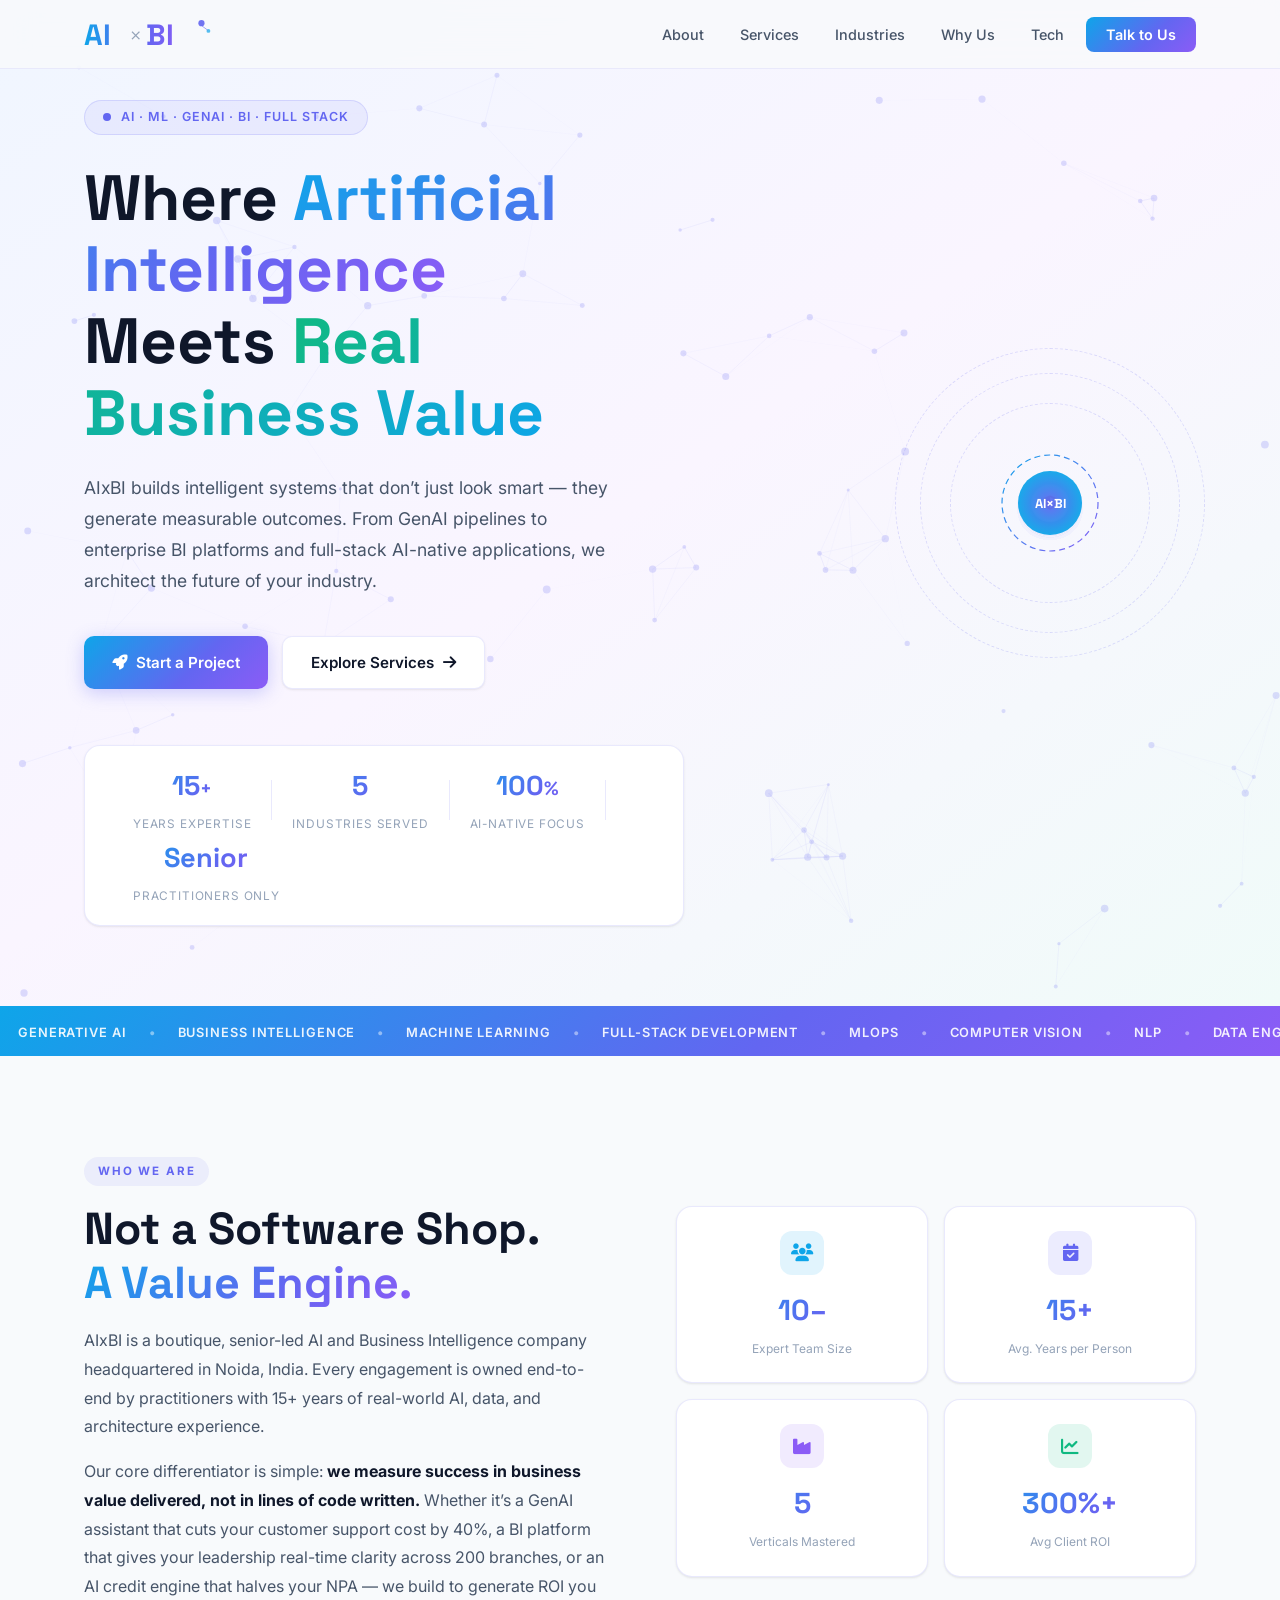
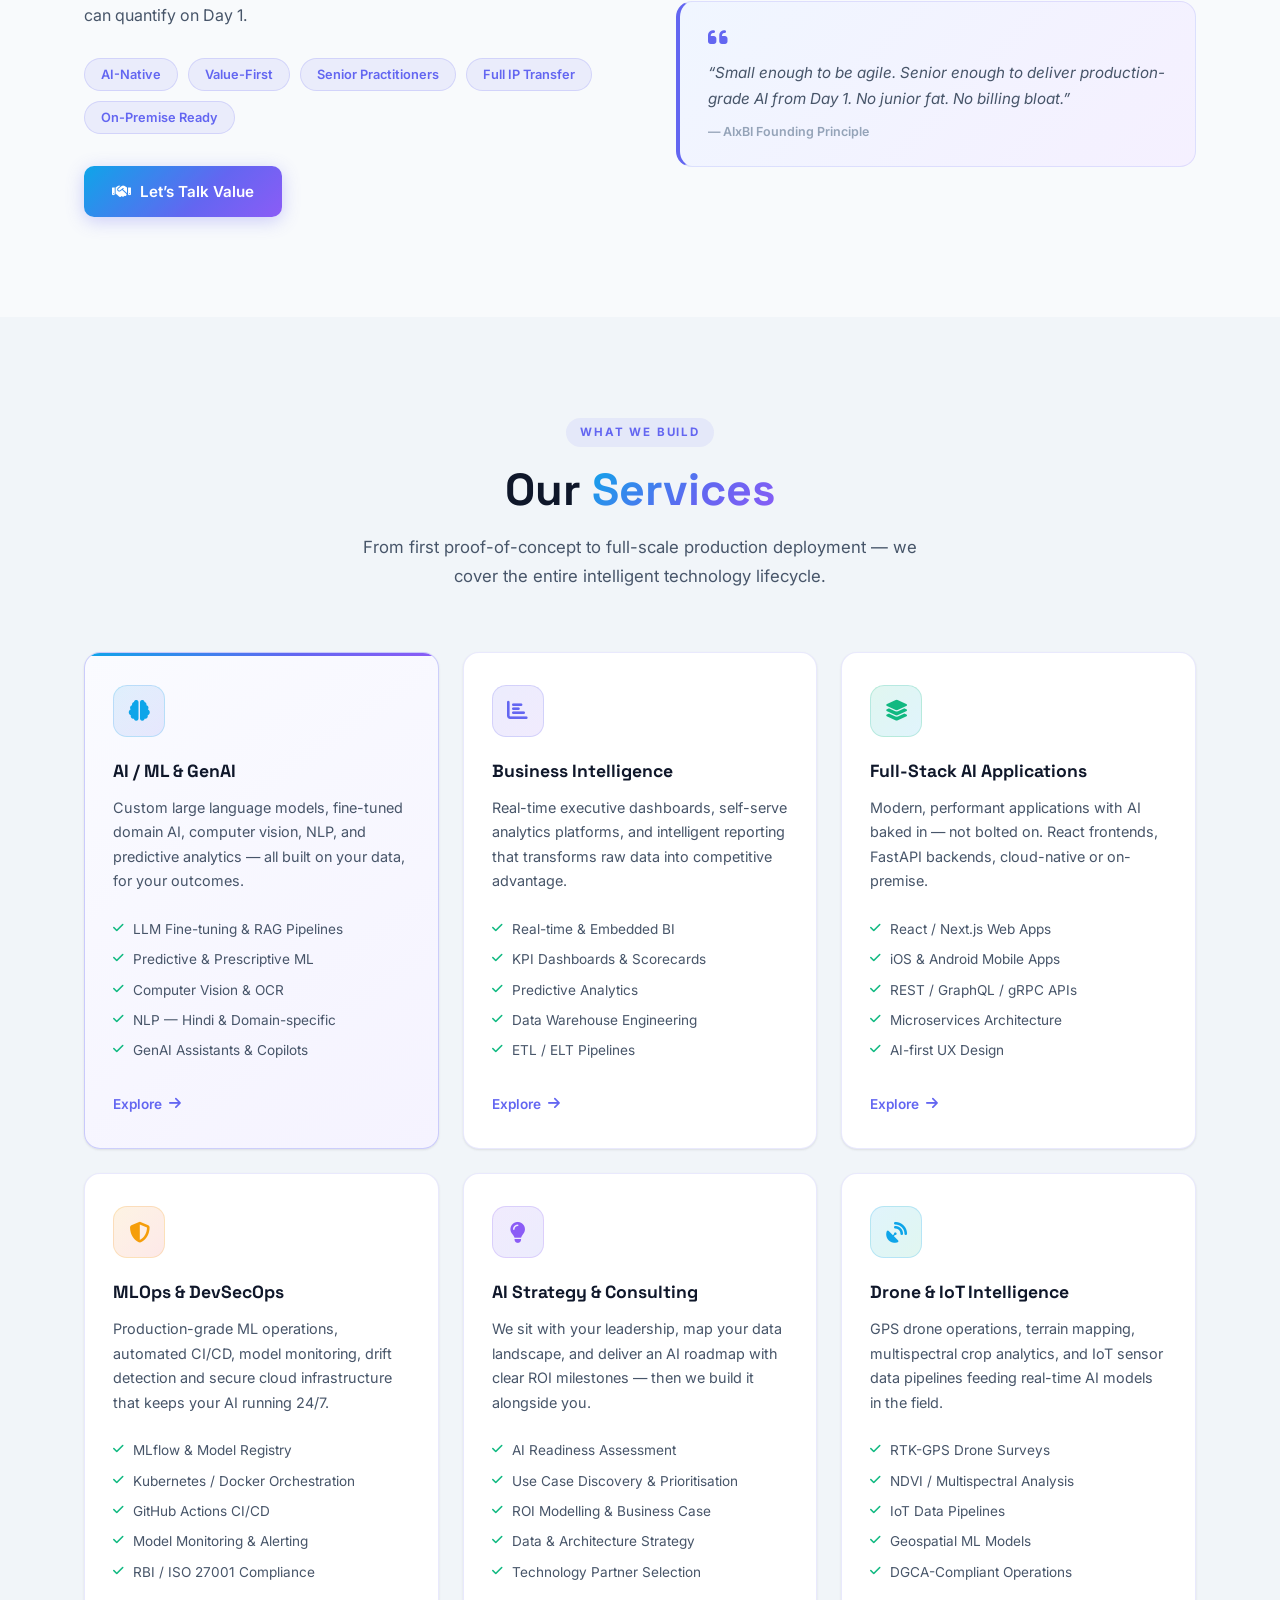
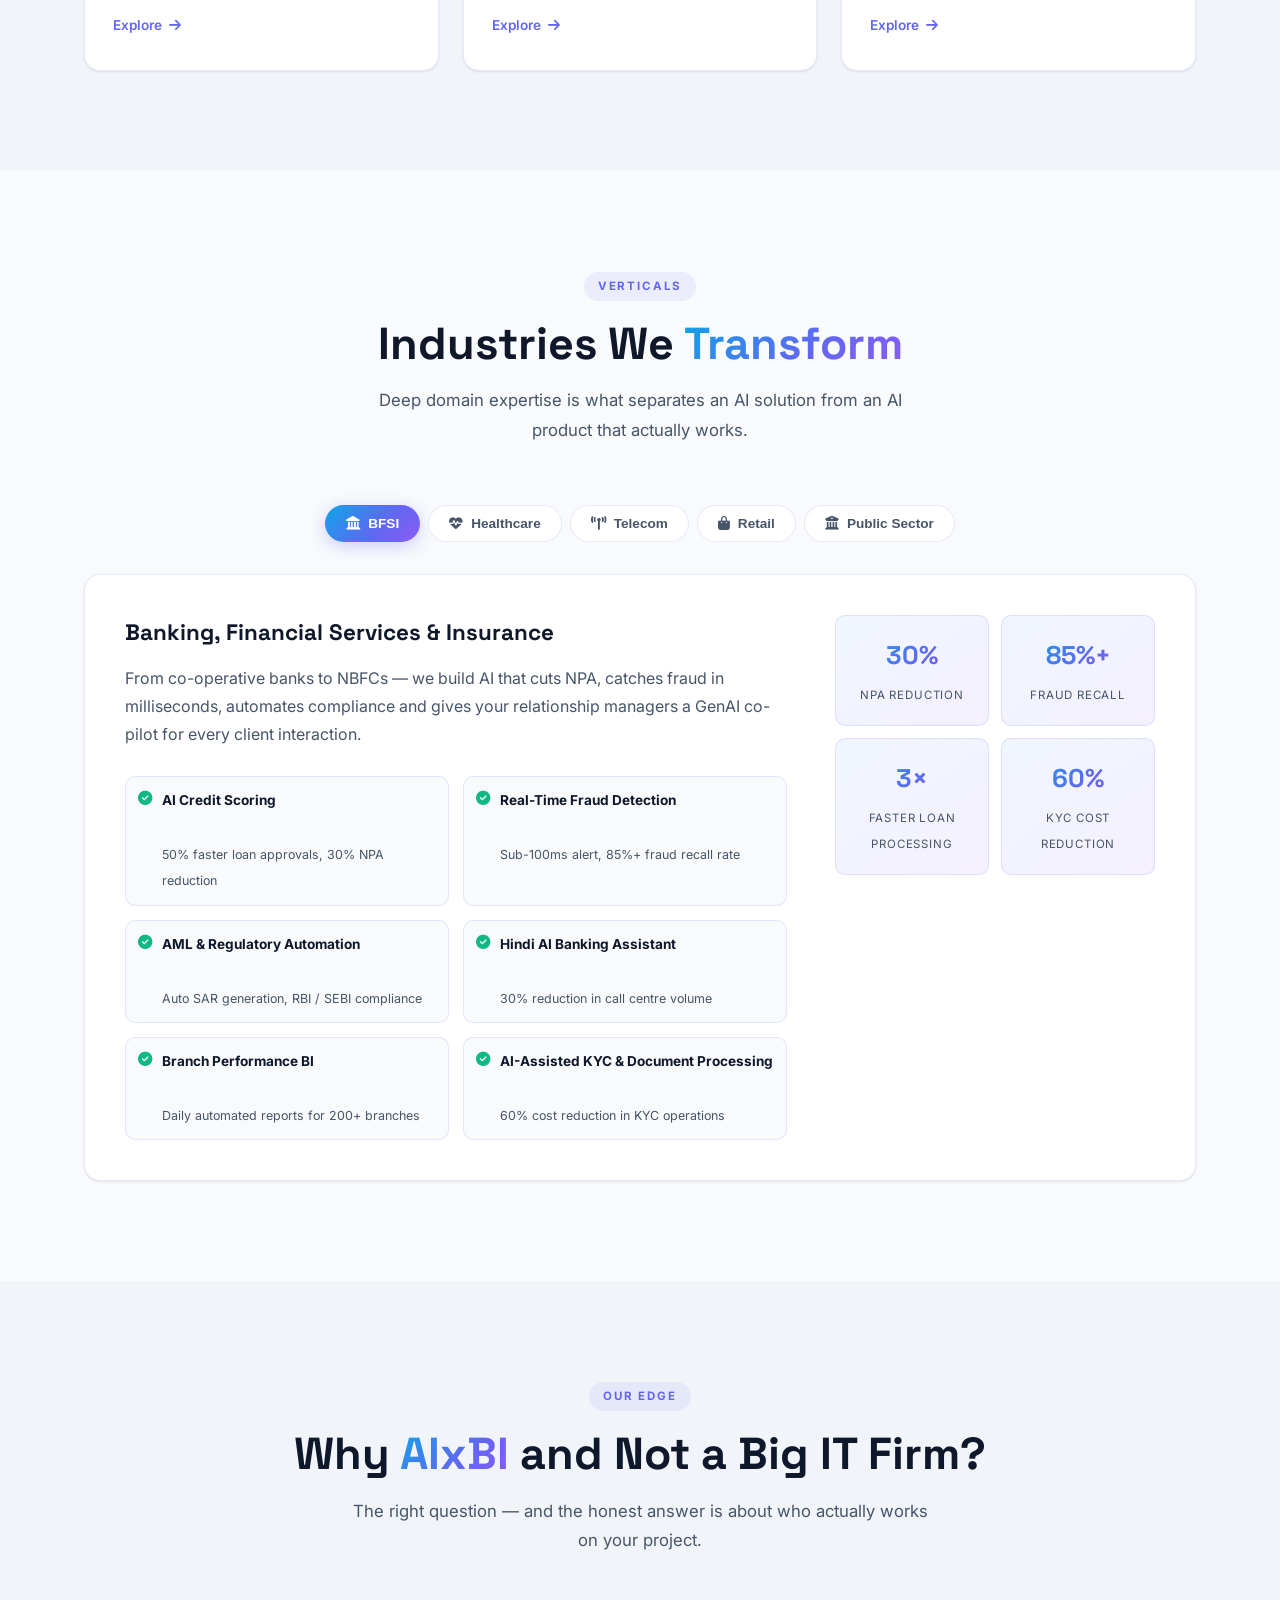
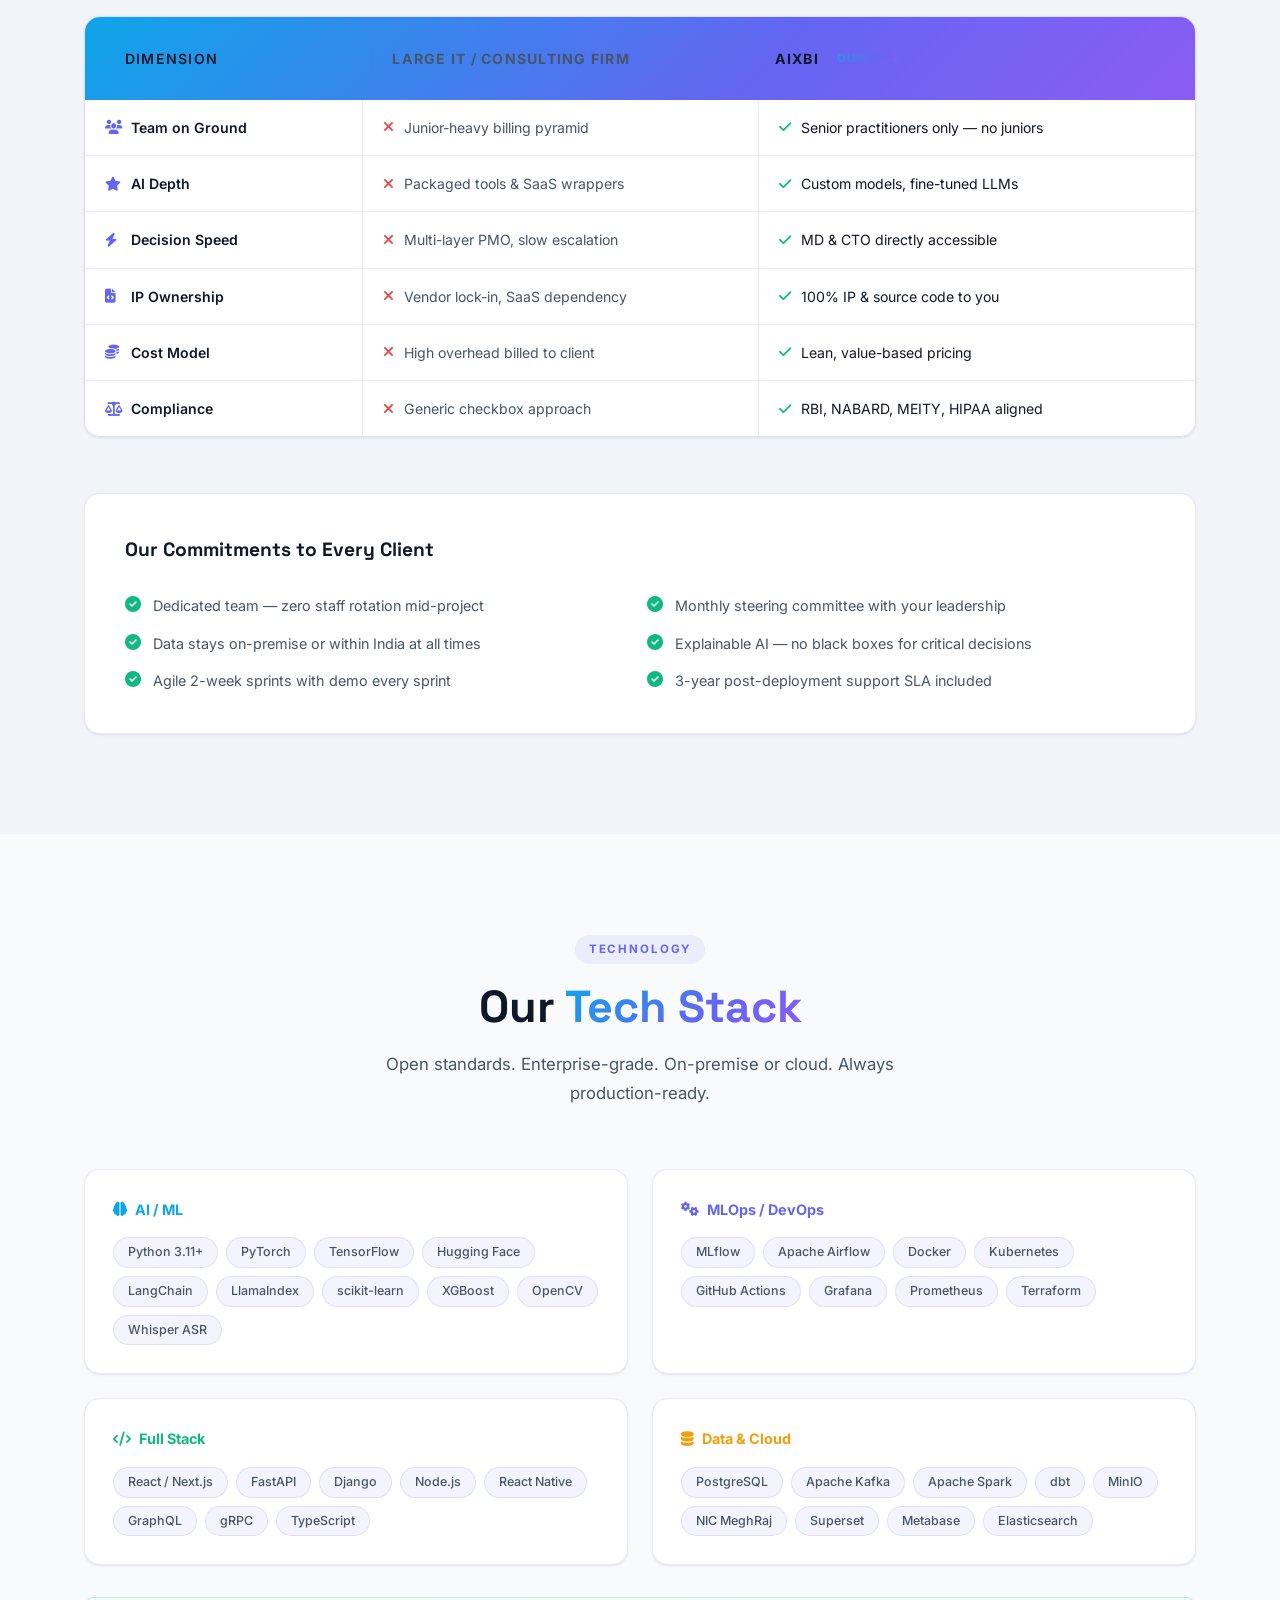
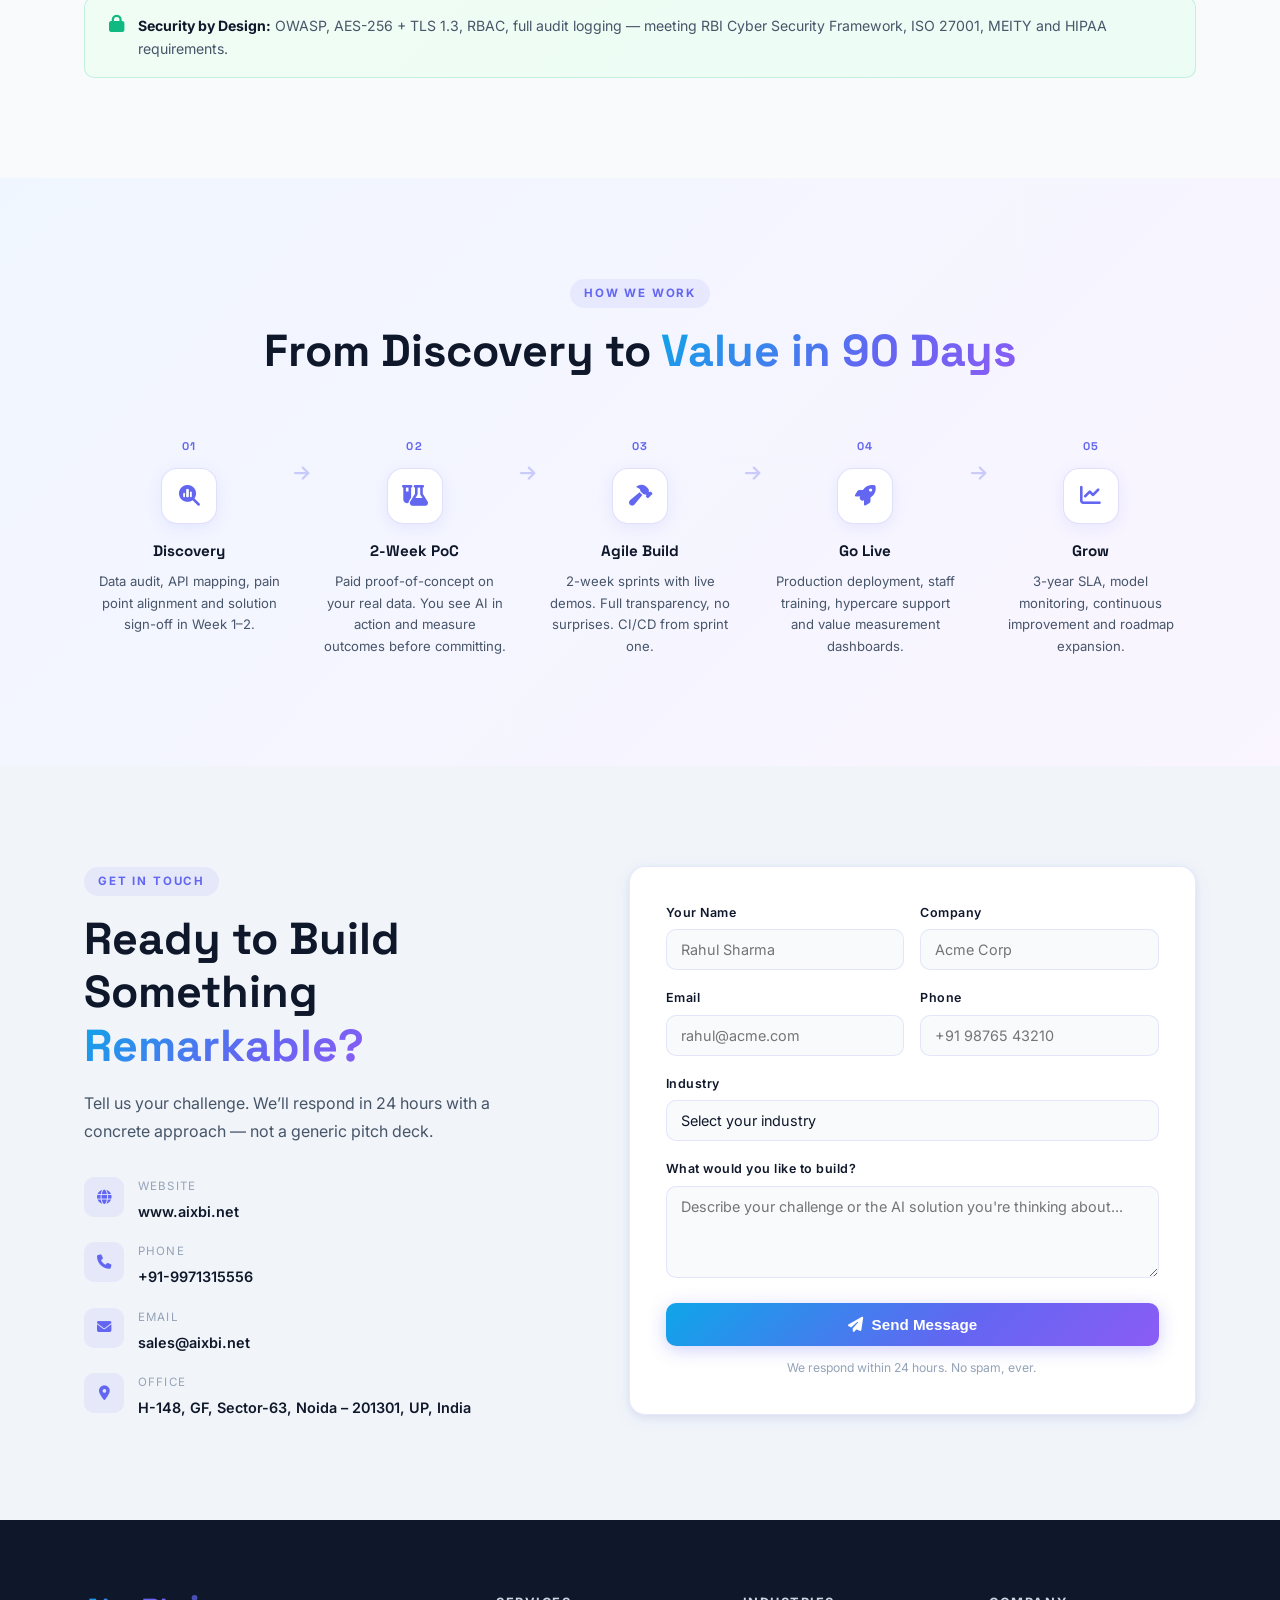
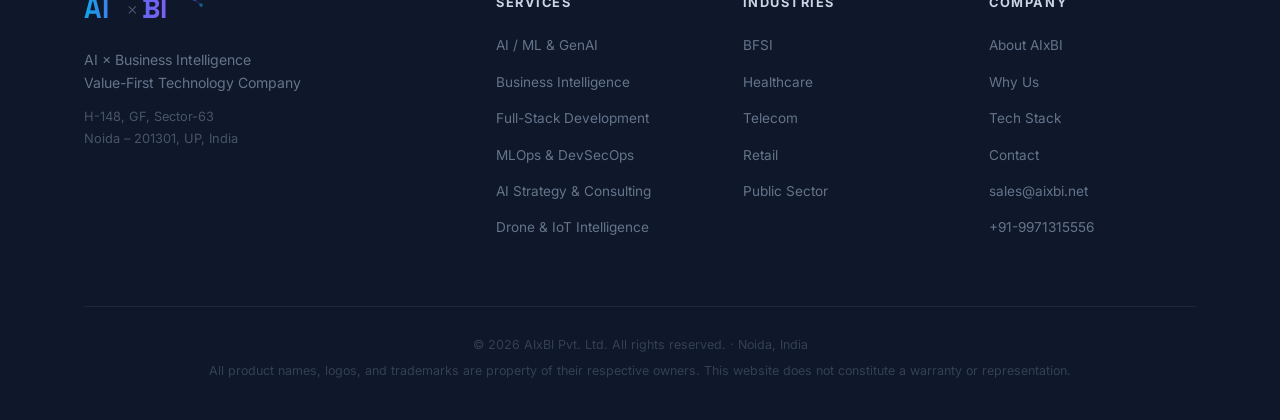
==== commit d6b20e4b: "fix: update email to sales@aixbi.net" ====
--- a/index.html
+++ b/index.html
@@ -664,7 +664,7 @@
           </div>
           <div class="contact-info-item">
             <div class="ci-icon"><i class="fa-solid fa-envelope"></i></div>
-            <div><div class="ci-label">Email</div><a href="mailto:info@aixbi.net" class="ci-value">info@aixbi.net</a></div>
+            <div><div class="ci-label">Email</div><a href="mailto:sales@aixbi.net" class="ci-value">sales@aixbi.net</a></div>
           </div>
           <div class="contact-info-item">
             <div class="ci-icon"><i class="fa-solid fa-location-dot"></i></div>
@@ -776,7 +776,7 @@
           <li><a href="#value">Why Us</a></li>
           <li><a href="#tech">Tech Stack</a></li>
           <li><a href="#contact">Contact</a></li>
-          <li><a href="mailto:info@aixbi.net">info@aixbi.net</a></li>
+          <li><a href="mailto:sales@aixbi.net">sales@aixbi.net</a></li>
           <li><a href="tel:+919971315556">+91-9971315556</a></li>
         </ul>
       </div>
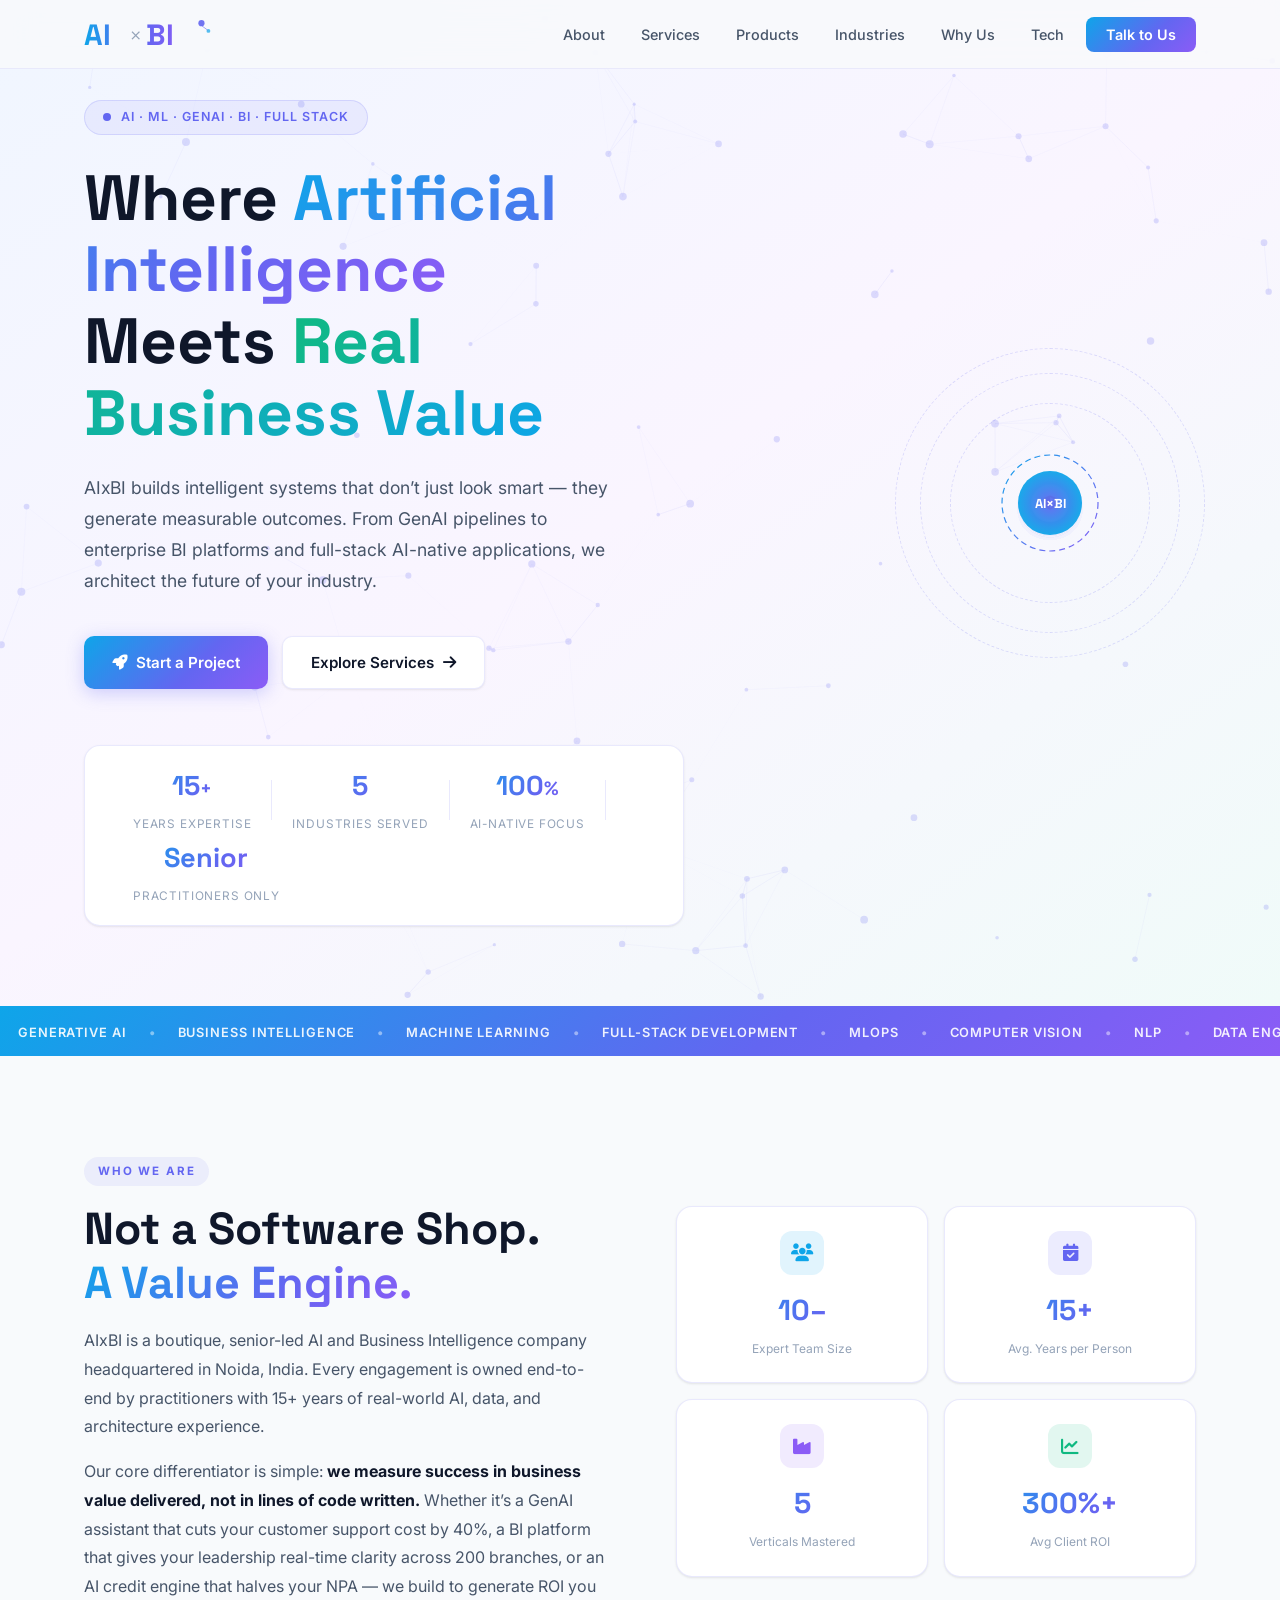
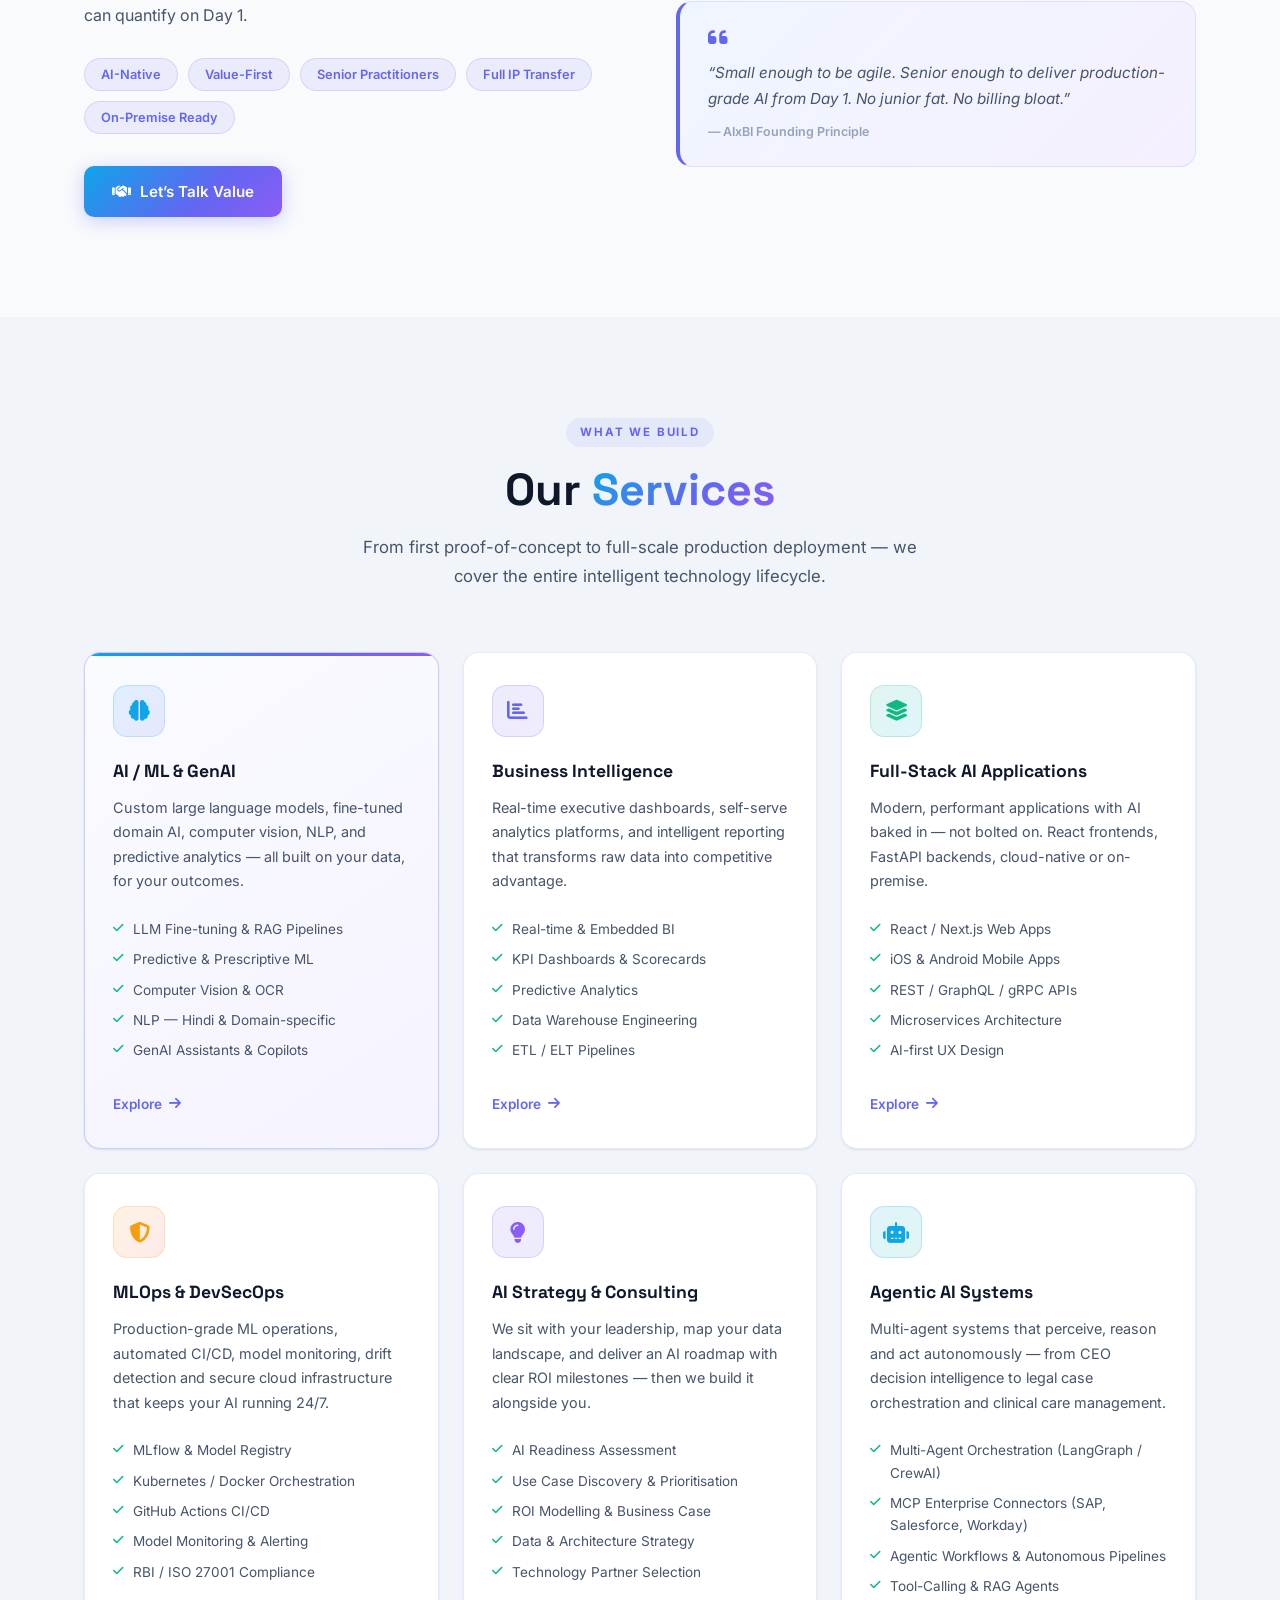
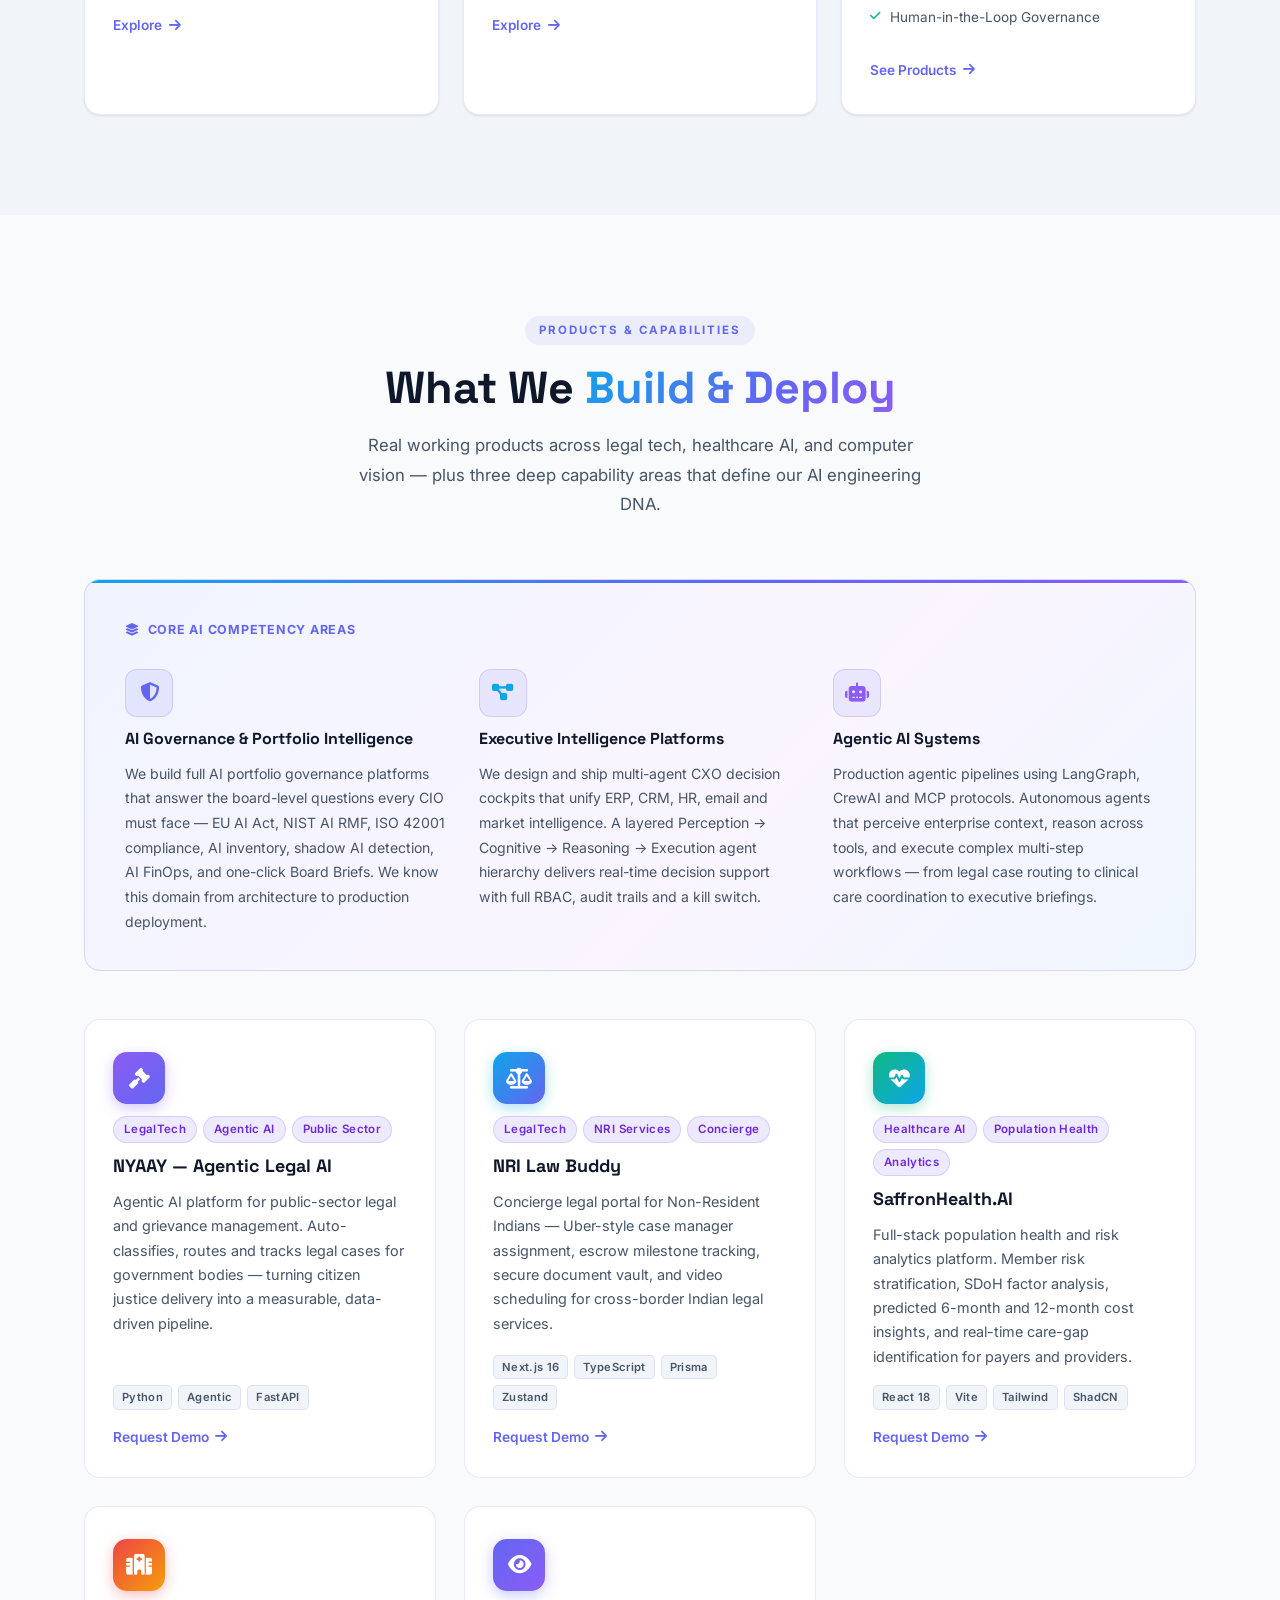
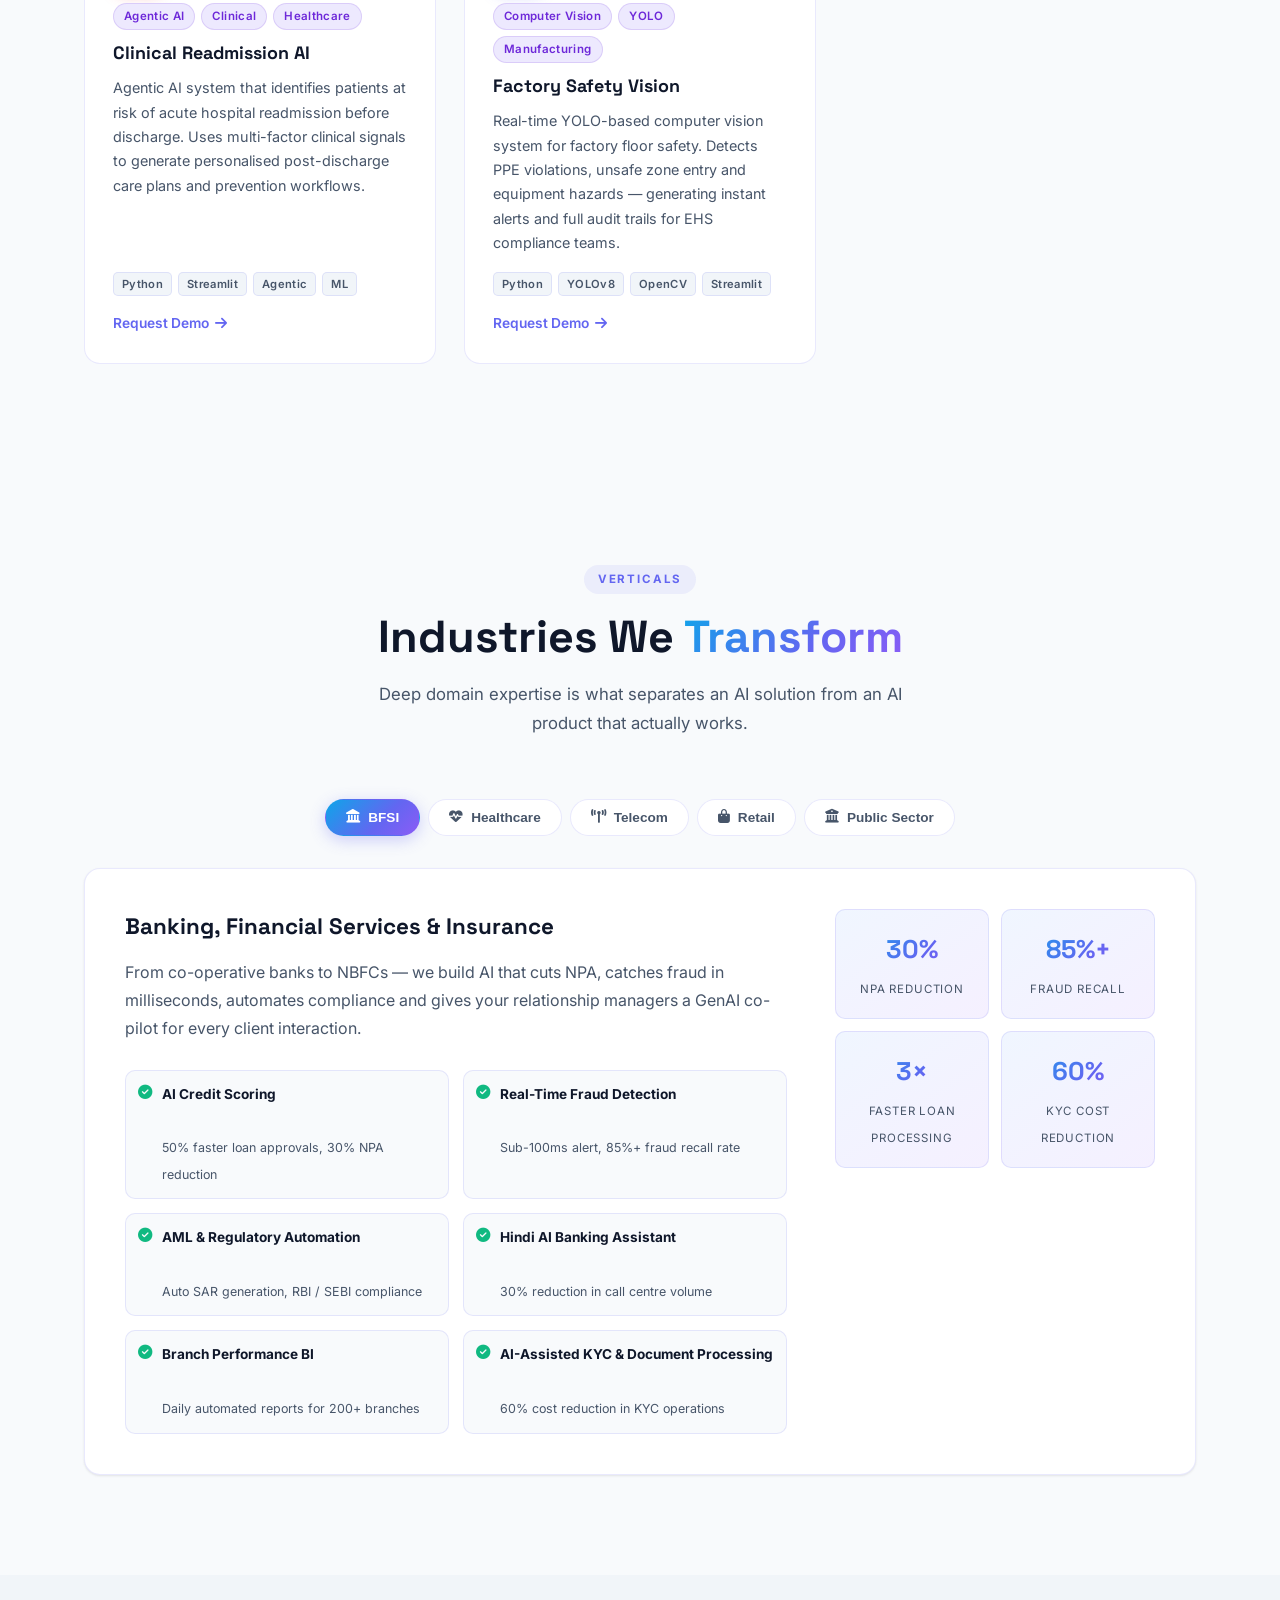
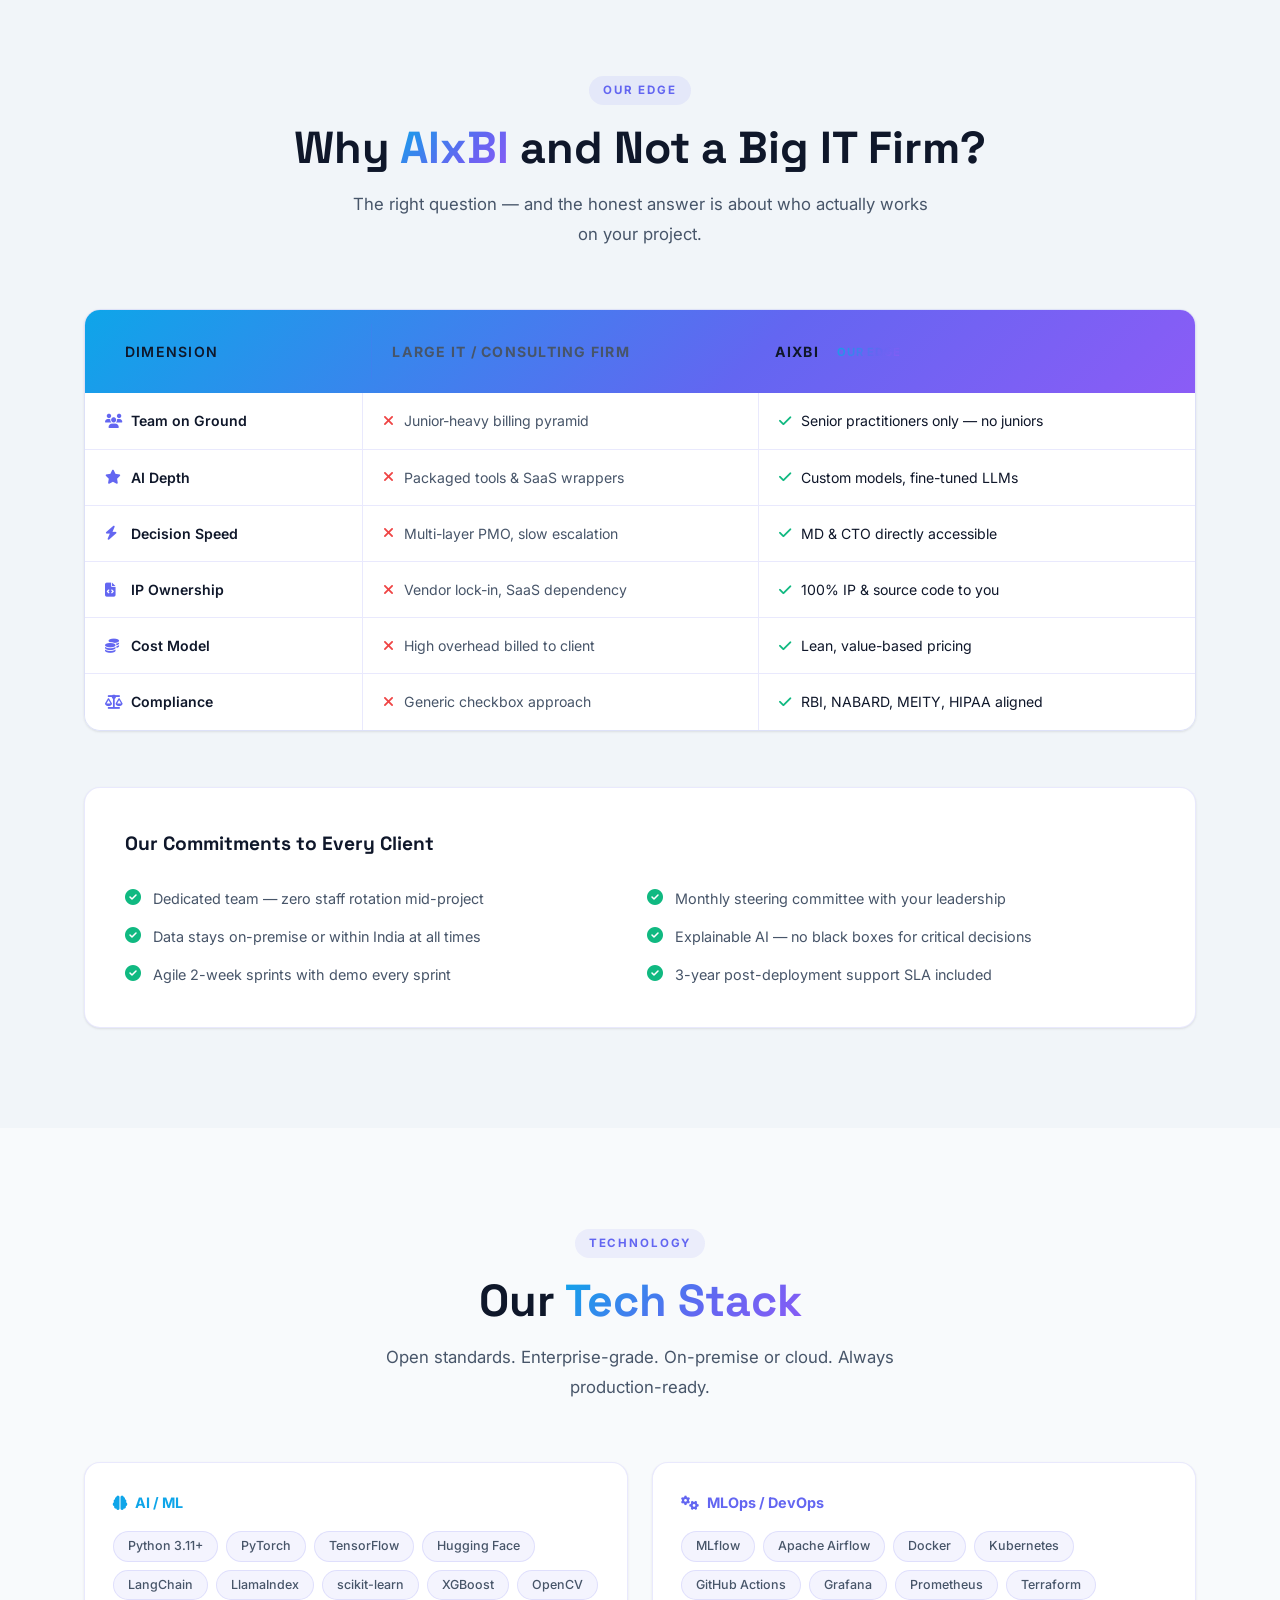
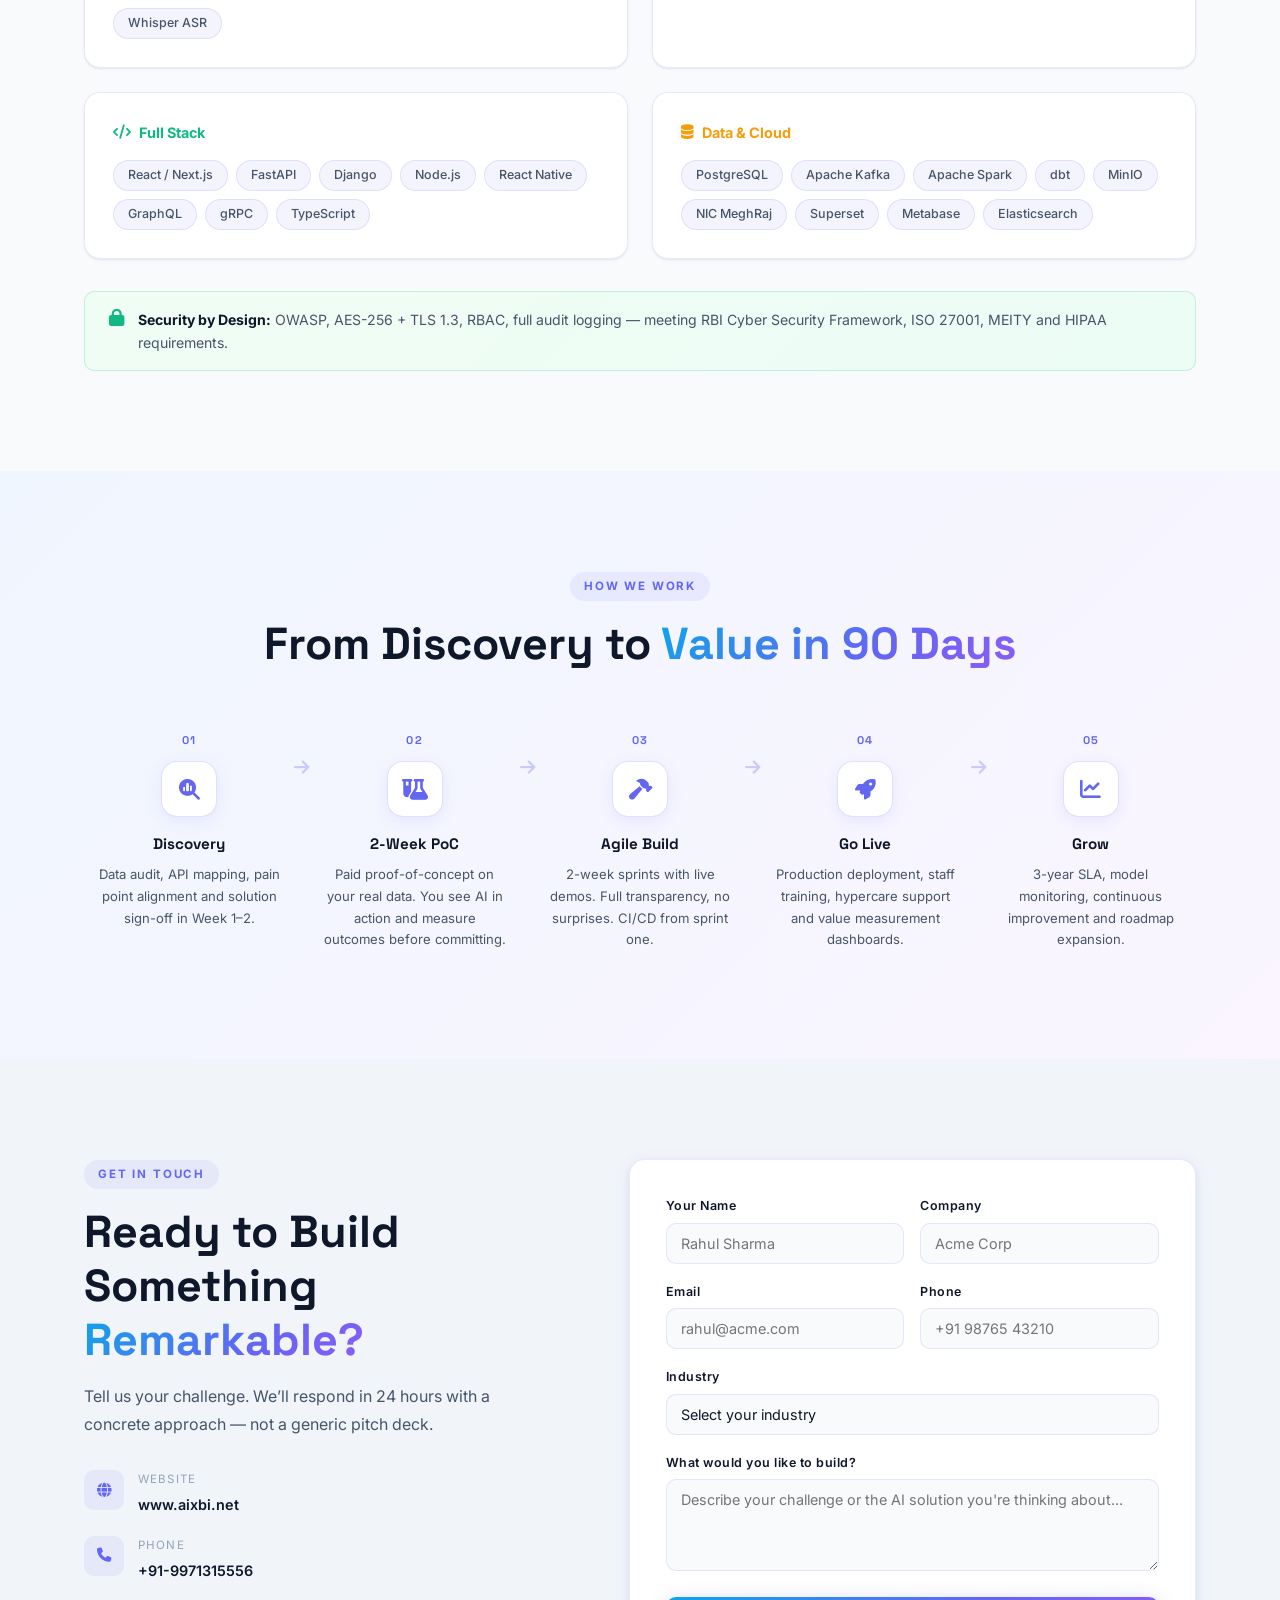
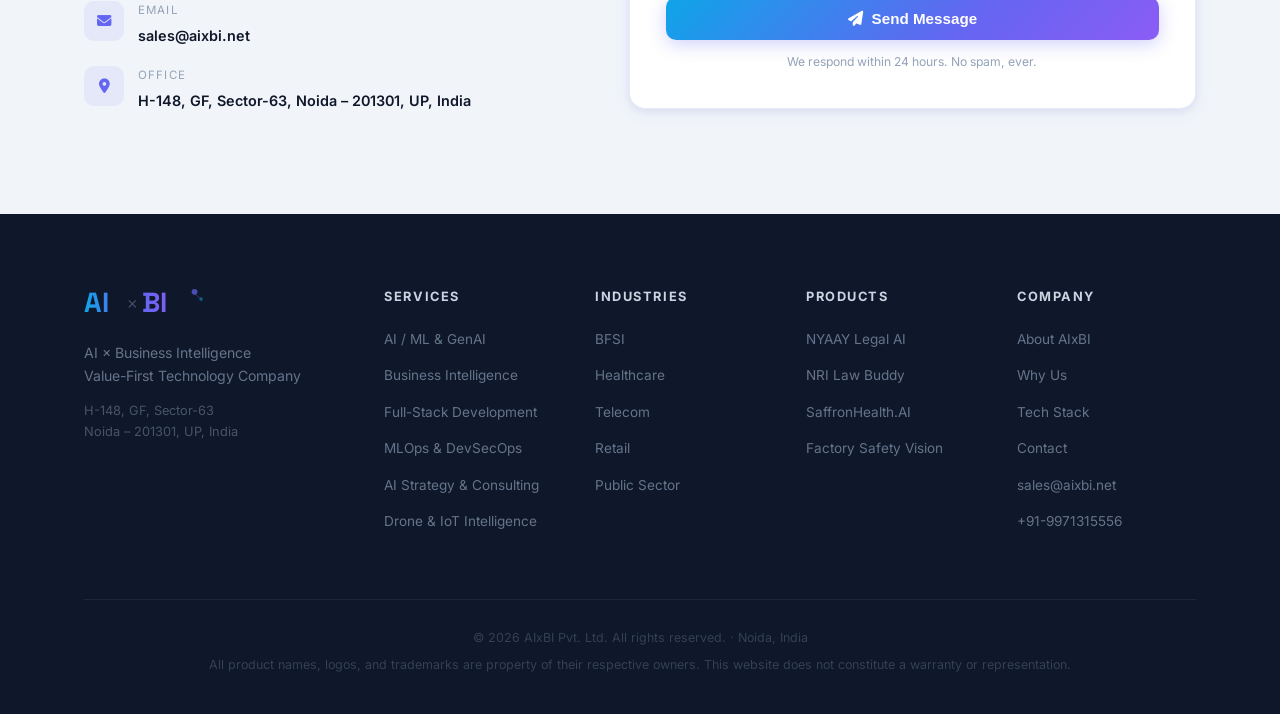
==== commit dc31887a: "feat: products section — competency areas + 5 products, remove Siboni work" ====
--- a/index.html
+++ b/index.html
@@ -46,6 +46,7 @@
     <ul class="nav-links" id="navLinks">
       <li><a href="#about">About</a></li>
       <li><a href="#services">Services</a></li>
+      <li><a href="#products">Products</a></li>
       <li><a href="#industries">Industries</a></li>
       <li><a href="#value">Why Us</a></li>
       <li><a href="#tech">Tech</a></li>
@@ -321,18 +322,148 @@
       <div class="service-card reveal delay-3">
         <div class="service-glow"></div>
         <div class="service-icon-wrap" style="--c1:#0ea5e9;--c2:#10b981">
-          <i class="fa-solid fa-satellite-dish"></i>
-        </div>
-        <h3>Drone &amp; IoT Intelligence</h3>
-        <p>GPS drone operations, terrain mapping, multispectral crop analytics, and IoT sensor data pipelines feeding real-time AI models in the field.</p>
+          <i class="fa-solid fa-robot"></i>
+        </div>
+        <h3>Agentic AI Systems</h3>
+        <p>Multi-agent systems that perceive, reason and act autonomously — from CEO decision intelligence to legal case orchestration and clinical care management.</p>
         <ul class="service-list">
-          <li><i class="fa-solid fa-check"></i> RTK-GPS Drone Surveys</li>
-          <li><i class="fa-solid fa-check"></i> NDVI / Multispectral Analysis</li>
-          <li><i class="fa-solid fa-check"></i> IoT Data Pipelines</li>
-          <li><i class="fa-solid fa-check"></i> Geospatial ML Models</li>
-          <li><i class="fa-solid fa-check"></i> DGCA-Compliant Operations</li>
+          <li><i class="fa-solid fa-check"></i> Multi-Agent Orchestration (LangGraph / CrewAI)</li>
+          <li><i class="fa-solid fa-check"></i> MCP Enterprise Connectors (SAP, Salesforce, Workday)</li>
+          <li><i class="fa-solid fa-check"></i> Agentic Workflows &amp; Autonomous Pipelines</li>
+          <li><i class="fa-solid fa-check"></i> Tool-Calling &amp; RAG Agents</li>
+          <li><i class="fa-solid fa-check"></i> Human-in-the-Loop Governance</li>
         </ul>
-        <a href="#contact" class="service-link">Explore <i class="fa-solid fa-arrow-right"></i></a>
+        <a href="#products" class="service-link">See Products <i class="fa-solid fa-arrow-right"></i></a>
+      </div>
+
+    </div>
+  </div>
+</section>
+
+<!-- ══════════════ PRODUCTS ══════════════ -->
+<section id="products" class="section products-section">
+  <div class="container">
+    <div class="section-header reveal">
+      <div class="section-tag">Products &amp; Capabilities</div>
+      <h2 class="section-h2">What We <span class="grad-text">Build &amp; Deploy</span></h2>
+      <p class="section-desc">Real working products across legal tech, healthcare AI, and computer vision &mdash; plus three deep capability areas that define our AI engineering DNA.</p>
+    </div>
+
+    <!-- Core Competency Areas -->
+    <div class="competency-areas reveal">
+      <div class="competency-header">
+        <i class="fa-solid fa-layer-group"></i>
+        <span>Core AI Competency Areas</span>
+      </div>
+      <div class="competency-grid">
+
+        <div class="competency-item">
+          <div class="comp-icon" style="--cc:#6366f1"><i class="fa-solid fa-shield-halved"></i></div>
+          <h4>AI Governance &amp; Portfolio Intelligence</h4>
+          <p>We build full AI portfolio governance platforms that answer the board-level questions every CIO must face &mdash; EU AI Act, NIST AI RMF, ISO 42001 compliance, AI inventory, shadow AI detection, AI FinOps, and one-click Board Briefs. We know this domain from architecture to production deployment.</p>
+        </div>
+
+        <div class="competency-item">
+          <div class="comp-icon" style="--cc:#0ea5e9"><i class="fa-solid fa-diagram-project"></i></div>
+          <h4>Executive Intelligence Platforms</h4>
+          <p>We design and ship multi-agent CXO decision cockpits that unify ERP, CRM, HR, email and market intelligence. A layered Perception &rarr; Cognitive &rarr; Reasoning &rarr; Execution agent hierarchy delivers real-time decision support with full RBAC, audit trails and a kill switch.</p>
+        </div>
+
+        <div class="competency-item">
+          <div class="comp-icon" style="--cc:#8b5cf6"><i class="fa-solid fa-robot"></i></div>
+          <h4>Agentic AI Systems</h4>
+          <p>Production agentic pipelines using LangGraph, CrewAI and MCP protocols. Autonomous agents that perceive enterprise context, reason across tools, and execute complex multi-step workflows &mdash; from legal case routing to clinical care coordination to executive briefings.</p>
+        </div>
+
+      </div>
+    </div>
+
+    <!-- Product Grid -->
+    <div class="products-grid">
+
+      <div class="product-card reveal delay-1">
+        <div class="product-card-icon" style="--pc1:#8b5cf6;--pc2:#6366f1">
+          <i class="fa-solid fa-gavel"></i>
+        </div>
+        <div class="product-card-tags">
+          <span class="prod-tag">LegalTech</span>
+          <span class="prod-tag">Agentic AI</span>
+          <span class="prod-tag">Public Sector</span>
+        </div>
+        <h3>NYAAY &mdash; Agentic Legal AI</h3>
+        <p>Agentic AI platform for public-sector legal and grievance management. Auto-classifies, routes and tracks legal cases for government bodies &mdash; turning citizen justice delivery into a measurable, data-driven pipeline.</p>
+        <div class="product-stack">
+          <span>Python</span><span>Agentic</span><span>FastAPI</span>
+        </div>
+        <a href="#contact" class="product-link">Request Demo <i class="fa-solid fa-arrow-right"></i></a>
+      </div>
+
+      <div class="product-card reveal delay-2">
+        <div class="product-card-icon" style="--pc1:#0ea5e9;--pc2:#6366f1">
+          <i class="fa-solid fa-scale-balanced"></i>
+        </div>
+        <div class="product-card-tags">
+          <span class="prod-tag">LegalTech</span>
+          <span class="prod-tag">NRI Services</span>
+          <span class="prod-tag">Concierge</span>
+        </div>
+        <h3>NRI Law Buddy</h3>
+        <p>Concierge legal portal for Non-Resident Indians &mdash; Uber-style case manager assignment, escrow milestone tracking, secure document vault, and video scheduling for cross-border Indian legal services.</p>
+        <div class="product-stack">
+          <span>Next.js 16</span><span>TypeScript</span><span>Prisma</span><span>Zustand</span>
+        </div>
+        <a href="#contact" class="product-link">Request Demo <i class="fa-solid fa-arrow-right"></i></a>
+      </div>
+
+      <div class="product-card reveal">
+        <div class="product-card-icon" style="--pc1:#10b981;--pc2:#0ea5e9">
+          <i class="fa-solid fa-heart-pulse"></i>
+        </div>
+        <div class="product-card-tags">
+          <span class="prod-tag">Healthcare AI</span>
+          <span class="prod-tag">Population Health</span>
+          <span class="prod-tag">Analytics</span>
+        </div>
+        <h3>SaffronHealth.AI</h3>
+        <p>Full-stack population health and risk analytics platform. Member risk stratification, SDoH factor analysis, predicted 6-month and 12-month cost insights, and real-time care-gap identification for payers and providers.</p>
+        <div class="product-stack">
+          <span>React 18</span><span>Vite</span><span>Tailwind</span><span>ShadCN</span>
+        </div>
+        <a href="#contact" class="product-link">Request Demo <i class="fa-solid fa-arrow-right"></i></a>
+      </div>
+
+      <div class="product-card reveal delay-1">
+        <div class="product-card-icon" style="--pc1:#ef4444;--pc2:#f59e0b">
+          <i class="fa-solid fa-hospital"></i>
+        </div>
+        <div class="product-card-tags">
+          <span class="prod-tag">Agentic AI</span>
+          <span class="prod-tag">Clinical</span>
+          <span class="prod-tag">Healthcare</span>
+        </div>
+        <h3>Clinical Readmission AI</h3>
+        <p>Agentic AI system that identifies patients at risk of acute hospital readmission before discharge. Uses multi-factor clinical signals to generate personalised post-discharge care plans and prevention workflows.</p>
+        <div class="product-stack">
+          <span>Python</span><span>Streamlit</span><span>Agentic</span><span>ML</span>
+        </div>
+        <a href="#contact" class="product-link">Request Demo <i class="fa-solid fa-arrow-right"></i></a>
+      </div>
+
+      <div class="product-card reveal delay-2">
+        <div class="product-card-icon" style="--pc1:#6366f1;--pc2:#8b5cf6">
+          <i class="fa-solid fa-eye"></i>
+        </div>
+        <div class="product-card-tags">
+          <span class="prod-tag">Computer Vision</span>
+          <span class="prod-tag">YOLO</span>
+          <span class="prod-tag">Manufacturing</span>
+        </div>
+        <h3>Factory Safety Vision</h3>
+        <p>Real-time YOLO-based computer vision system for factory floor safety. Detects PPE violations, unsafe zone entry and equipment hazards &mdash; generating instant alerts and full audit trails for EHS compliance teams.</p>
+        <div class="product-stack">
+          <span>Python</span><span>YOLOv8</span><span>OpenCV</span><span>Streamlit</span>
+        </div>
+        <a href="#contact" class="product-link">Request Demo <i class="fa-solid fa-arrow-right"></i></a>
       </div>
 
     </div>
@@ -770,6 +901,16 @@
       </div>
 
       <div class="footer-col">
+        <h4>Products</h4>
+        <ul>
+          <li><a href="#products">NYAAY Legal AI</a></li>
+          <li><a href="#products">NRI Law Buddy</a></li>
+          <li><a href="#products">SaffronHealth.AI</a></li>
+          <li><a href="#products">Factory Safety Vision</a></li>
+        </ul>
+      </div>
+
+      <div class="footer-col">
         <h4>Company</h4>
         <ul>
           <li><a href="#about">About AIxBI</a></li>
--- a/styles.css
+++ b/styles.css
@@ -672,8 +672,8 @@
 }
 .footer-logo { height: 32px; margin-bottom: 16px; }
 .footer-grid {
-  display: grid; grid-template-columns: 1.8fr 1fr 1fr 1fr;
-  gap: 40px; margin-bottom: 56px;
+  display: grid; grid-template-columns: 1.5fr 1fr 1fr 1fr 1fr;
+  gap: 32px; margin-bottom: 56px;
 }
 .footer-tagline { font-size: .88rem; line-height: 1.65; color: #64748b; margin-bottom: 12px; }
 .footer-addr { font-size: .8rem; color: #475569; line-height: 1.7; }
@@ -711,6 +711,130 @@
 .back-to-top:hover { transform: translateY(-3px); }
 
 /* ══════════════════════════════════════════════════════════════════
+   PRODUCTS SECTION
+   ══════════════════════════════════════════════════════════════════ */
+.products-section { background: var(--bg); }
+
+/* ── Shared product tag pill ─────────────────────────────────── */
+.prod-tag {
+  display: inline-flex; align-items: center; gap: 4px;
+  padding: 3px 10px; border-radius: 20px; font-size: .72rem;
+  font-weight: 600; letter-spacing: .03em;
+  background: #ede9fe; color: #6d28d9;
+  border: 1px solid rgba(109,40,217,.15);
+}
+.live-tag {
+  background: #dcfce7; color: #15803d;
+  border-color: rgba(21,128,61,.2);
+}
+.live-tag i { font-size: .5rem; animation: pulse-dot 1.6s infinite; }
+
+/* ── Competency Areas ────────────────────────────────────────── */
+.competency-areas {
+  background: linear-gradient(135deg, #f0f4ff 0%, #faf5ff 60%, #eff6ff 100%);
+  border: 1px solid rgba(99,102,241,.2);
+  border-radius: var(--radius);
+  padding: 40px 40px 36px;
+  margin-bottom: 48px;
+  position: relative;
+  overflow: hidden;
+}
+.competency-areas::before {
+  content: '';
+  position: absolute; top: 0; left: 0; right: 0; height: 3px;
+  background: var(--grad-primary);
+}
+
+.competency-header {
+  display: flex; align-items: center; gap: 8px;
+  font-size: .78rem; font-weight: 700; letter-spacing: .06em; text-transform: uppercase;
+  color: var(--indigo); margin-bottom: 28px;
+}
+
+.competency-grid {
+  display: grid;
+  grid-template-columns: repeat(3, 1fr);
+  gap: 32px;
+}
+
+.competency-item { display: flex; flex-direction: column; gap: 12px; }
+
+.comp-icon {
+  width: 48px; height: 48px; border-radius: 12px;
+  background: rgba(99,102,241,.1);
+  border: 1.5px solid rgba(99,102,241,.2);
+  display: flex; align-items: center; justify-content: center;
+  font-size: 1.2rem; color: var(--cc);
+}
+
+.competency-item h4 {
+  font-family: 'Space Grotesk', sans-serif;
+  font-size: 1rem; font-weight: 700; color: var(--text); line-height: 1.3;
+}
+.competency-item p { font-size: .88rem; color: var(--sub); line-height: 1.75; }
+
+.product-tag-row { display: flex; flex-wrap: wrap; gap: 8px; margin-bottom: 16px; }
+
+/* ── Product Grid (other products) ──────────────────────────── */
+.products-grid {
+  display: grid;
+  grid-template-columns: repeat(3, 1fr);
+  gap: 28px;
+}
+
+.product-card {
+  background: var(--surface);
+  border: 1px solid var(--border);
+  border-radius: var(--radius);
+  padding: 32px 28px 28px;
+  display: flex; flex-direction: column; gap: 12px;
+  transition: transform .25s ease, box-shadow .25s ease, border-color .25s ease;
+  position: relative; overflow: hidden;
+}
+.product-card::before {
+  content: '';
+  position: absolute; inset: 0;
+  background: linear-gradient(135deg, color-mix(in srgb, var(--indigo) 3%, transparent), transparent 60%);
+  opacity: 0; transition: opacity .3s ease;
+}
+.product-card:hover { transform: translateY(-5px); box-shadow: var(--shadow-lg); border-color: rgba(99,102,241,.3); }
+.product-card:hover::before { opacity: 1; }
+
+.product-card-icon {
+  width: 52px; height: 52px; border-radius: 14px;
+  background: linear-gradient(135deg, var(--pc1), var(--pc2));
+  display: flex; align-items: center; justify-content: center;
+  font-size: 1.3rem; color: #fff;
+  box-shadow: 0 4px 14px color-mix(in srgb, var(--pc1) 35%, transparent);
+}
+
+.product-card-tags { display: flex; flex-wrap: wrap; gap: 6px; }
+
+.product-card h3 {
+  font-family: 'Space Grotesk', sans-serif;
+  font-size: 1.12rem; font-weight: 700; color: var(--text);
+  line-height: 1.25;
+}
+.product-card p { font-size: .9rem; color: var(--sub); line-height: 1.7; flex: 1; }
+
+.product-stack {
+  display: flex; flex-wrap: wrap; gap: 6px; margin-top: 4px;
+}
+.product-stack span {
+  font-size: .7rem; font-weight: 600; letter-spacing: .03em;
+  padding: 2px 8px; border-radius: 5px;
+  background: var(--bg2); color: var(--sub);
+  border: 1px solid var(--border);
+}
+
+.product-link {
+  display: inline-flex; align-items: center; gap: 6px;
+  font-size: .86rem; font-weight: 600; color: var(--indigo);
+  margin-top: 4px; transition: gap .2s ease;
+}
+.product-link:hover { gap: 10px; }
+
+/* ══════════════════════════════════════════════════════════════════
    RESPONSIVE
    ══════════════════════════════════════════════════════════════════ */
 @media (max-width: 1024px) {
@@ -721,6 +845,8 @@
   .ind-visual { grid-template-columns: repeat(4,1fr); }
   .about-grid { grid-template-columns: 1fr; gap: 40px; }
   .footer-grid { grid-template-columns: 1fr 1fr; }
+  .products-grid { grid-template-columns: 1fr 1fr; }
+  .competency-grid { grid-template-columns: 1fr 1fr; gap: 24px; }
 }
 
 @media (max-width: 768px) {
@@ -741,6 +867,9 @@
   .stat-sep { width: 100%; height: 1px; }
 
   .services-grid { grid-template-columns: 1fr; }
+  .products-grid { grid-template-columns: 1fr; }
+  .competency-areas { padding: 28px 24px; }
+  .competency-grid { grid-template-columns: 1fr; gap: 20px; }
   .ind-use-cases { grid-template-columns: 1fr; }
   .ind-visual { grid-template-columns: 1fr 1fr; }
   .tech-grid { grid-template-columns: 1fr; }
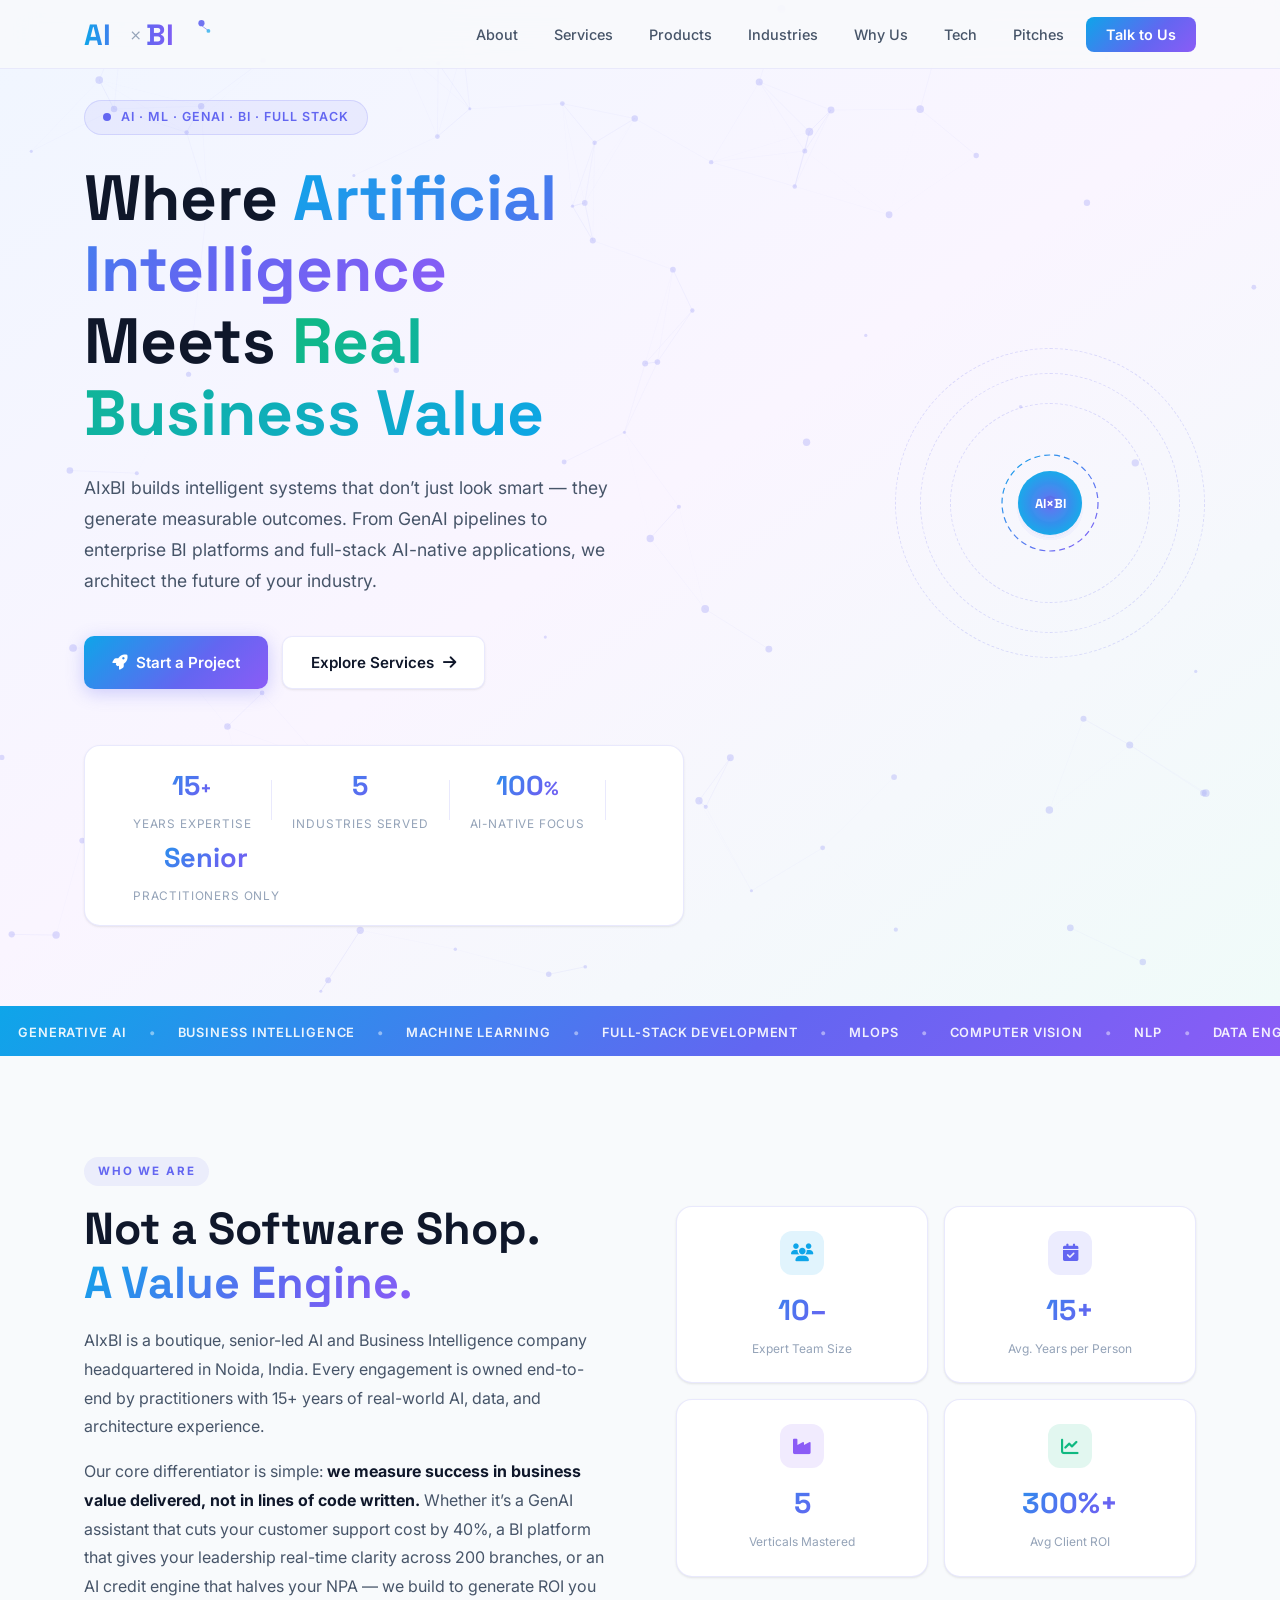
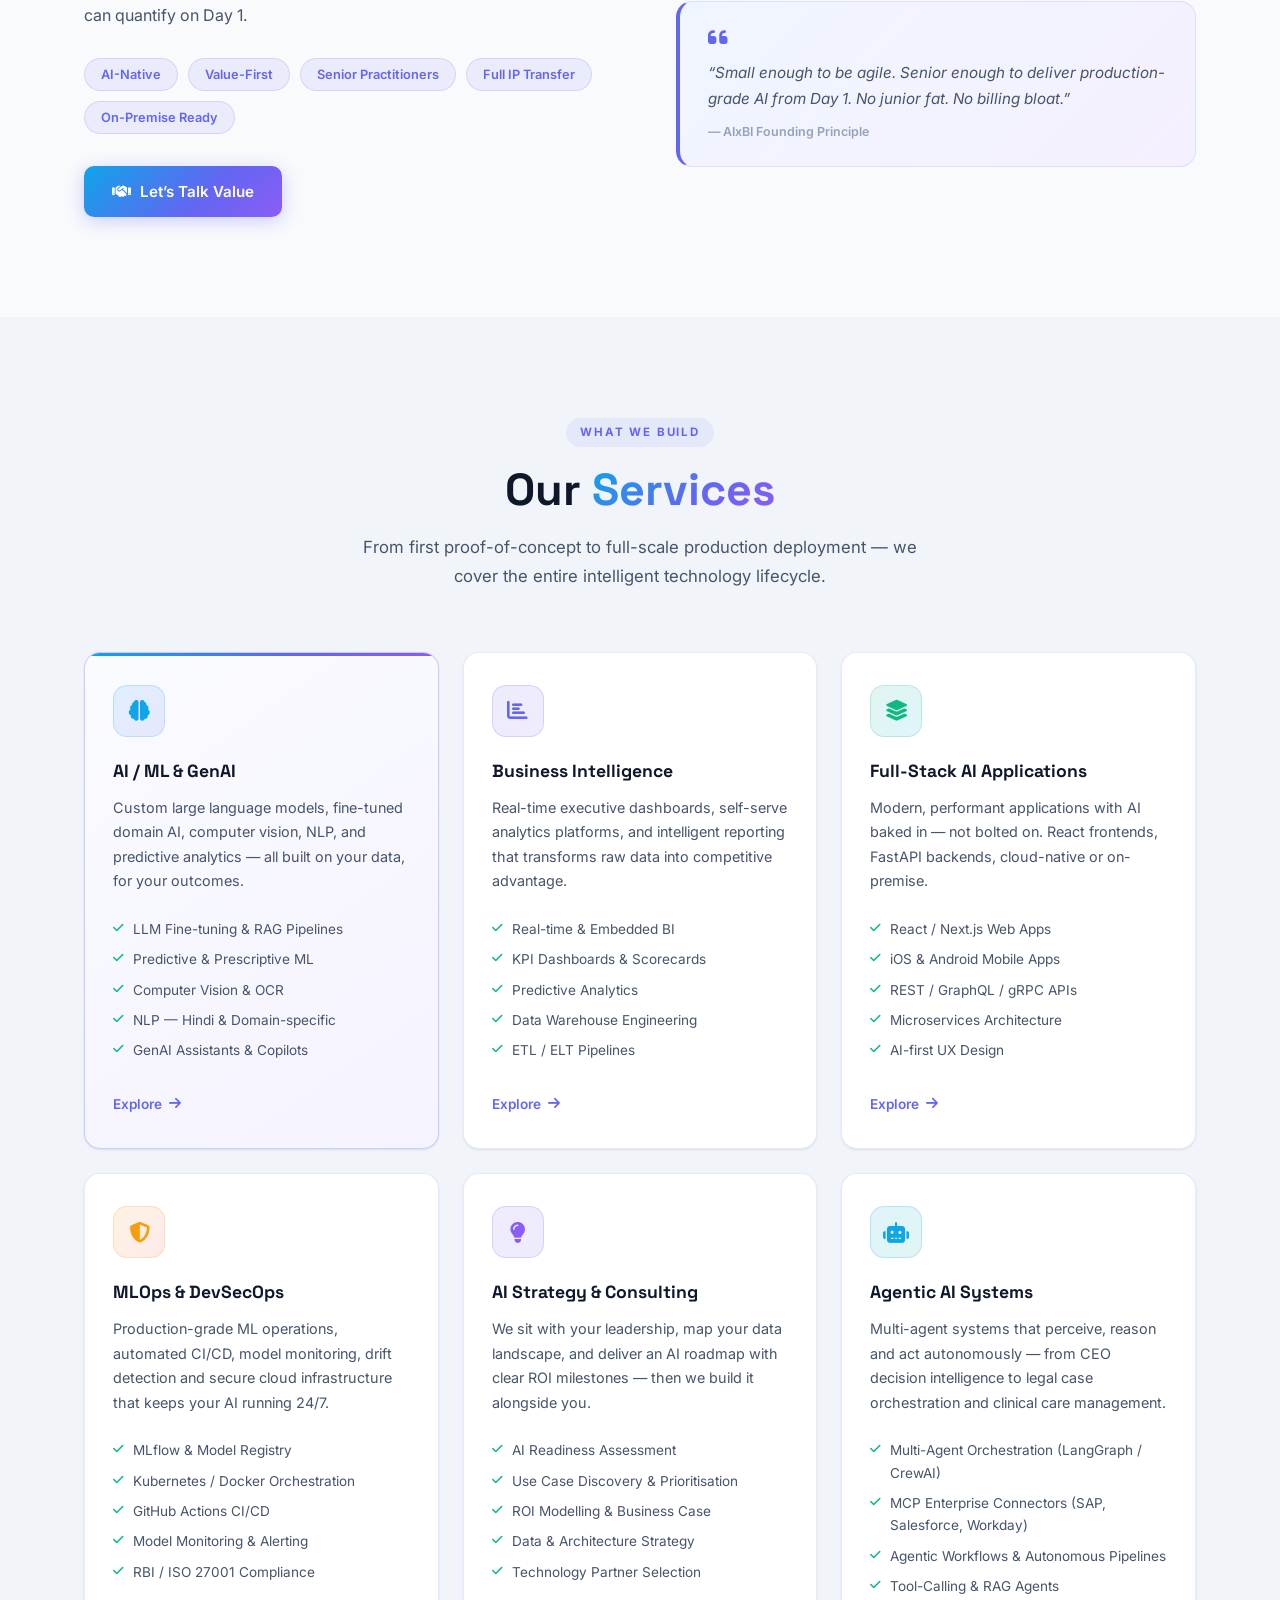
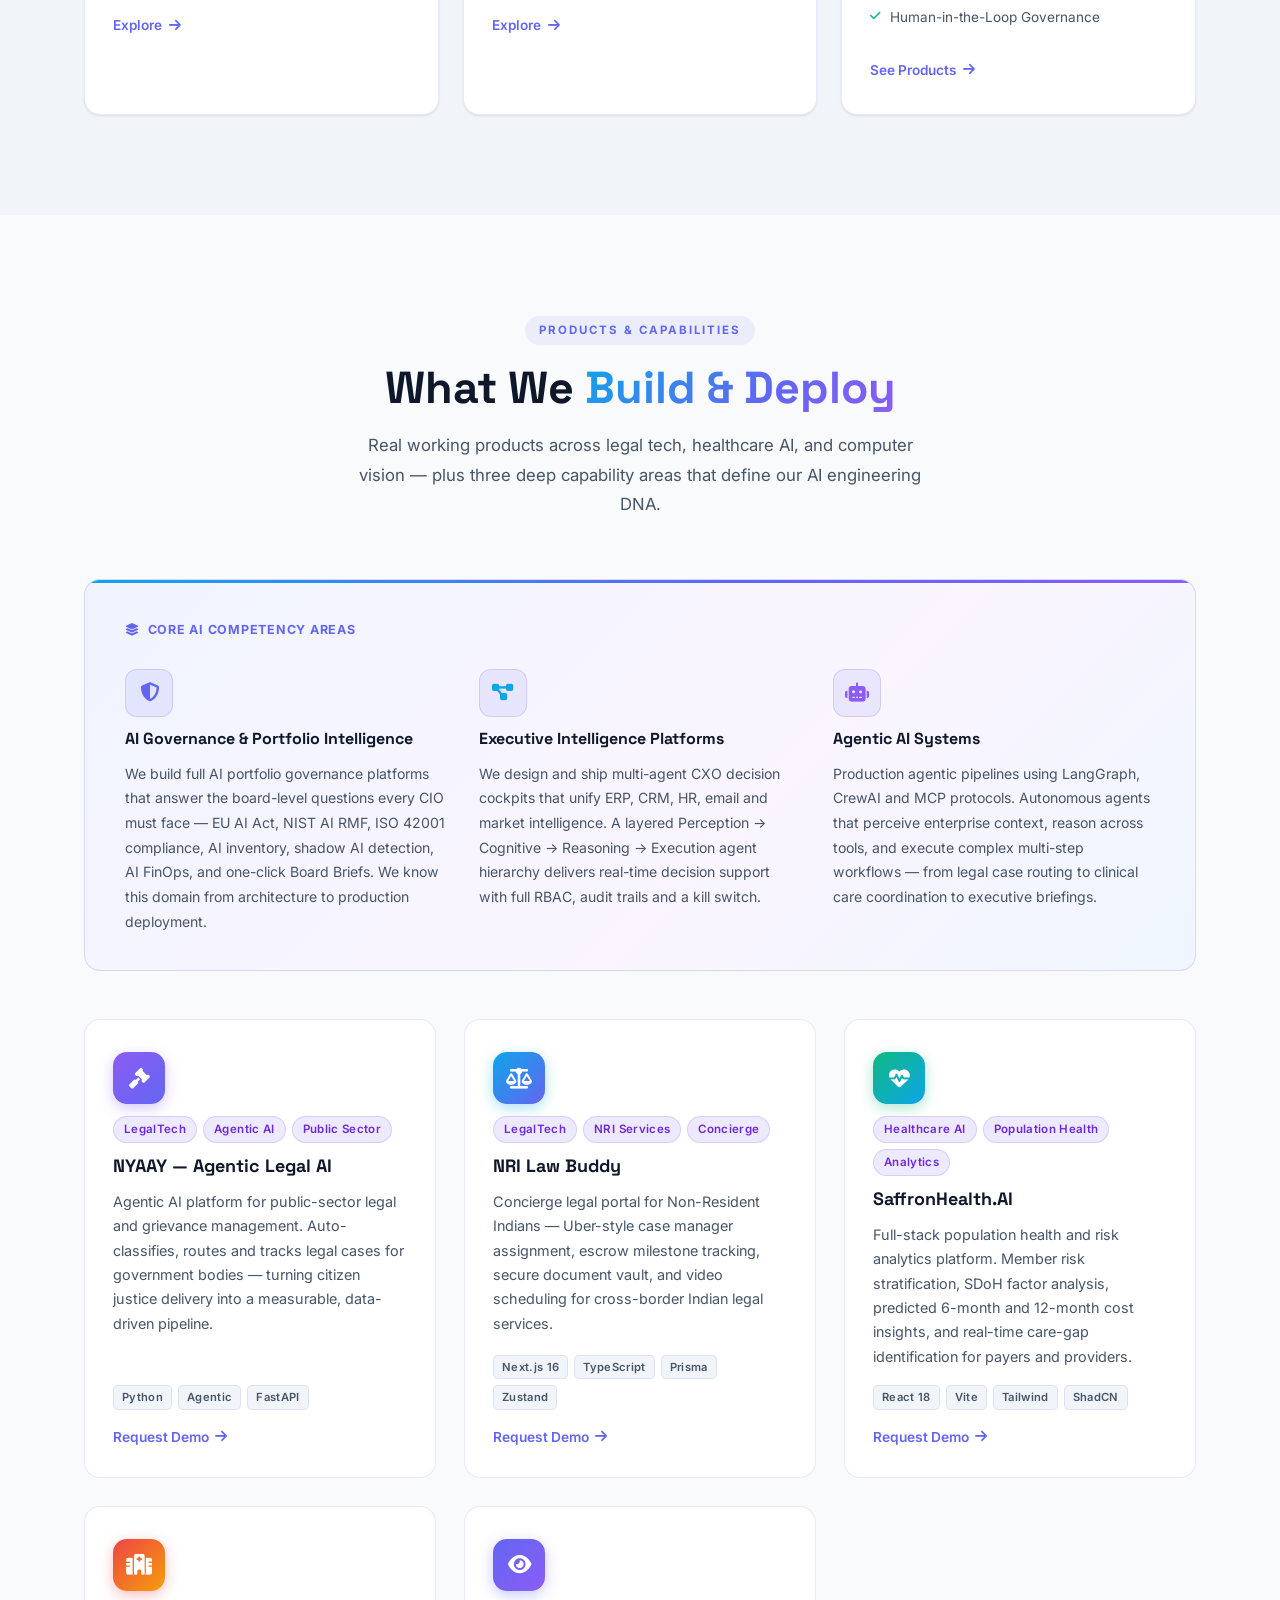
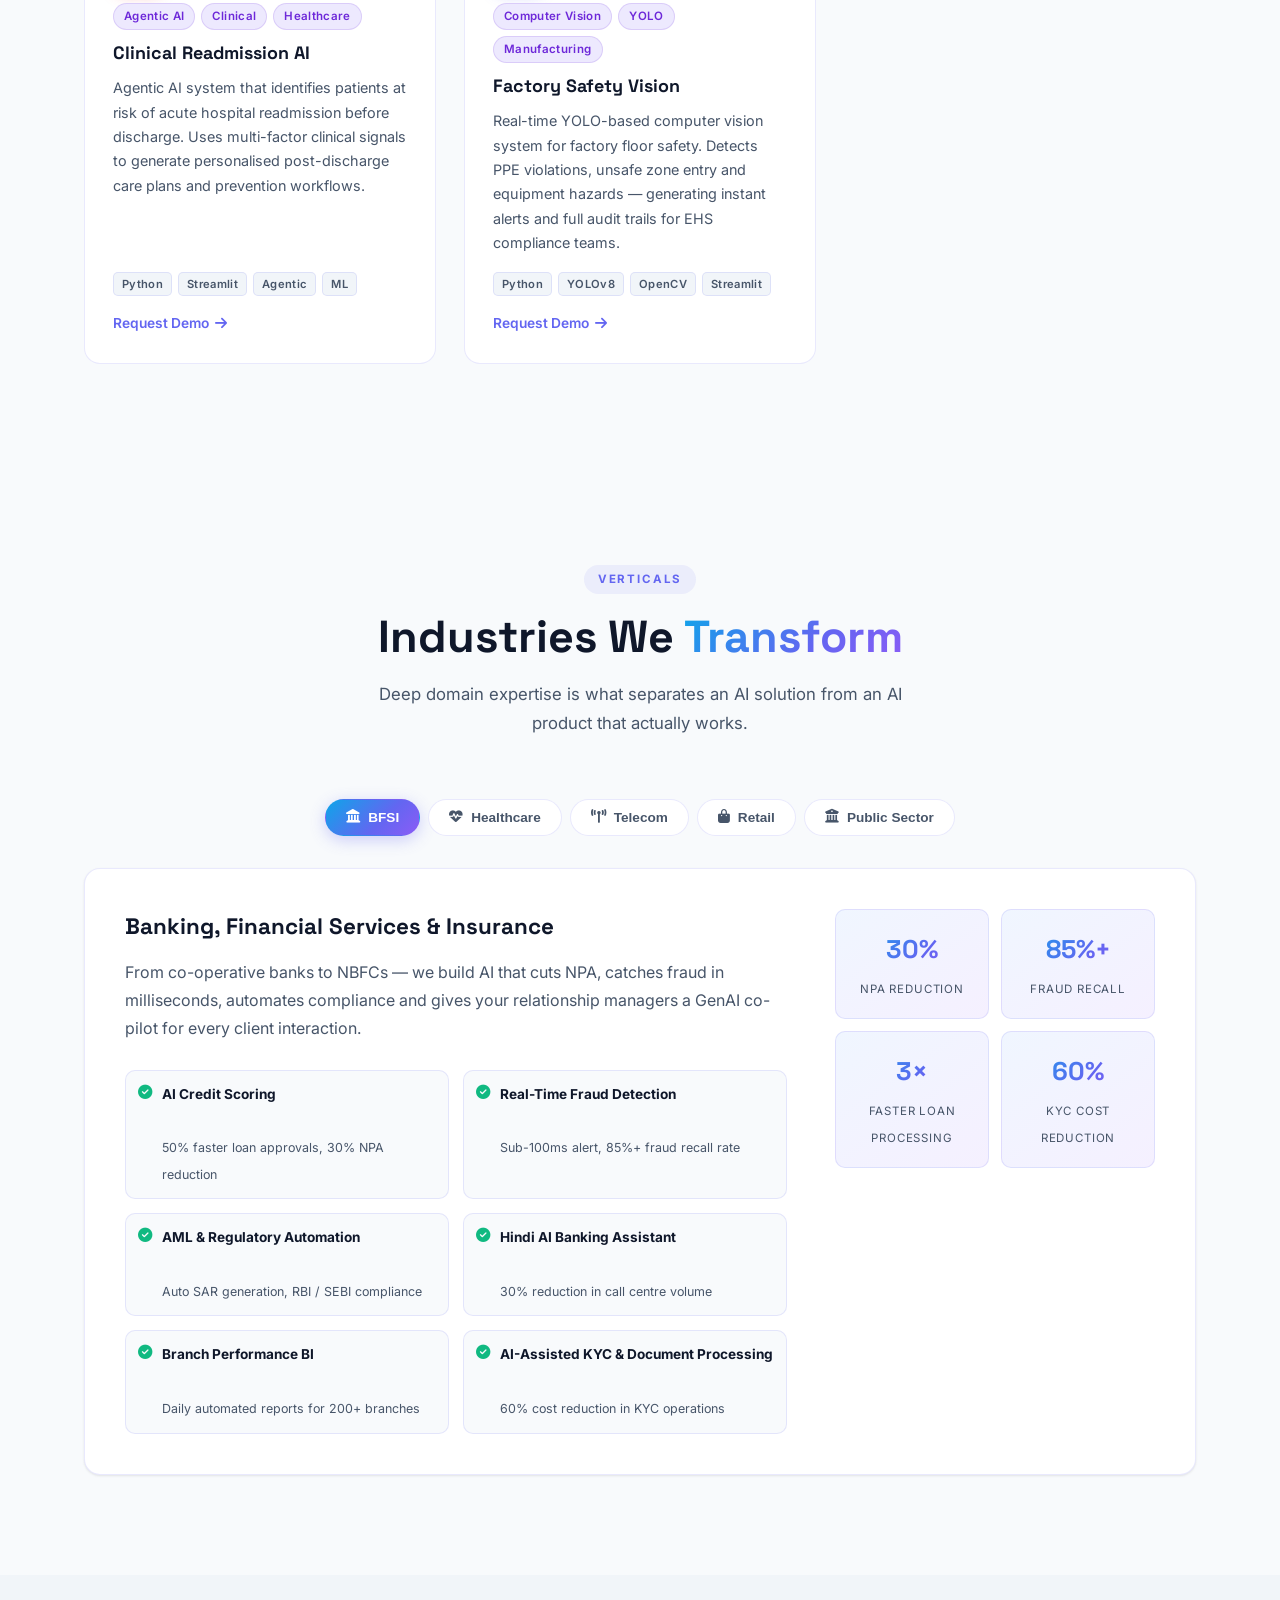
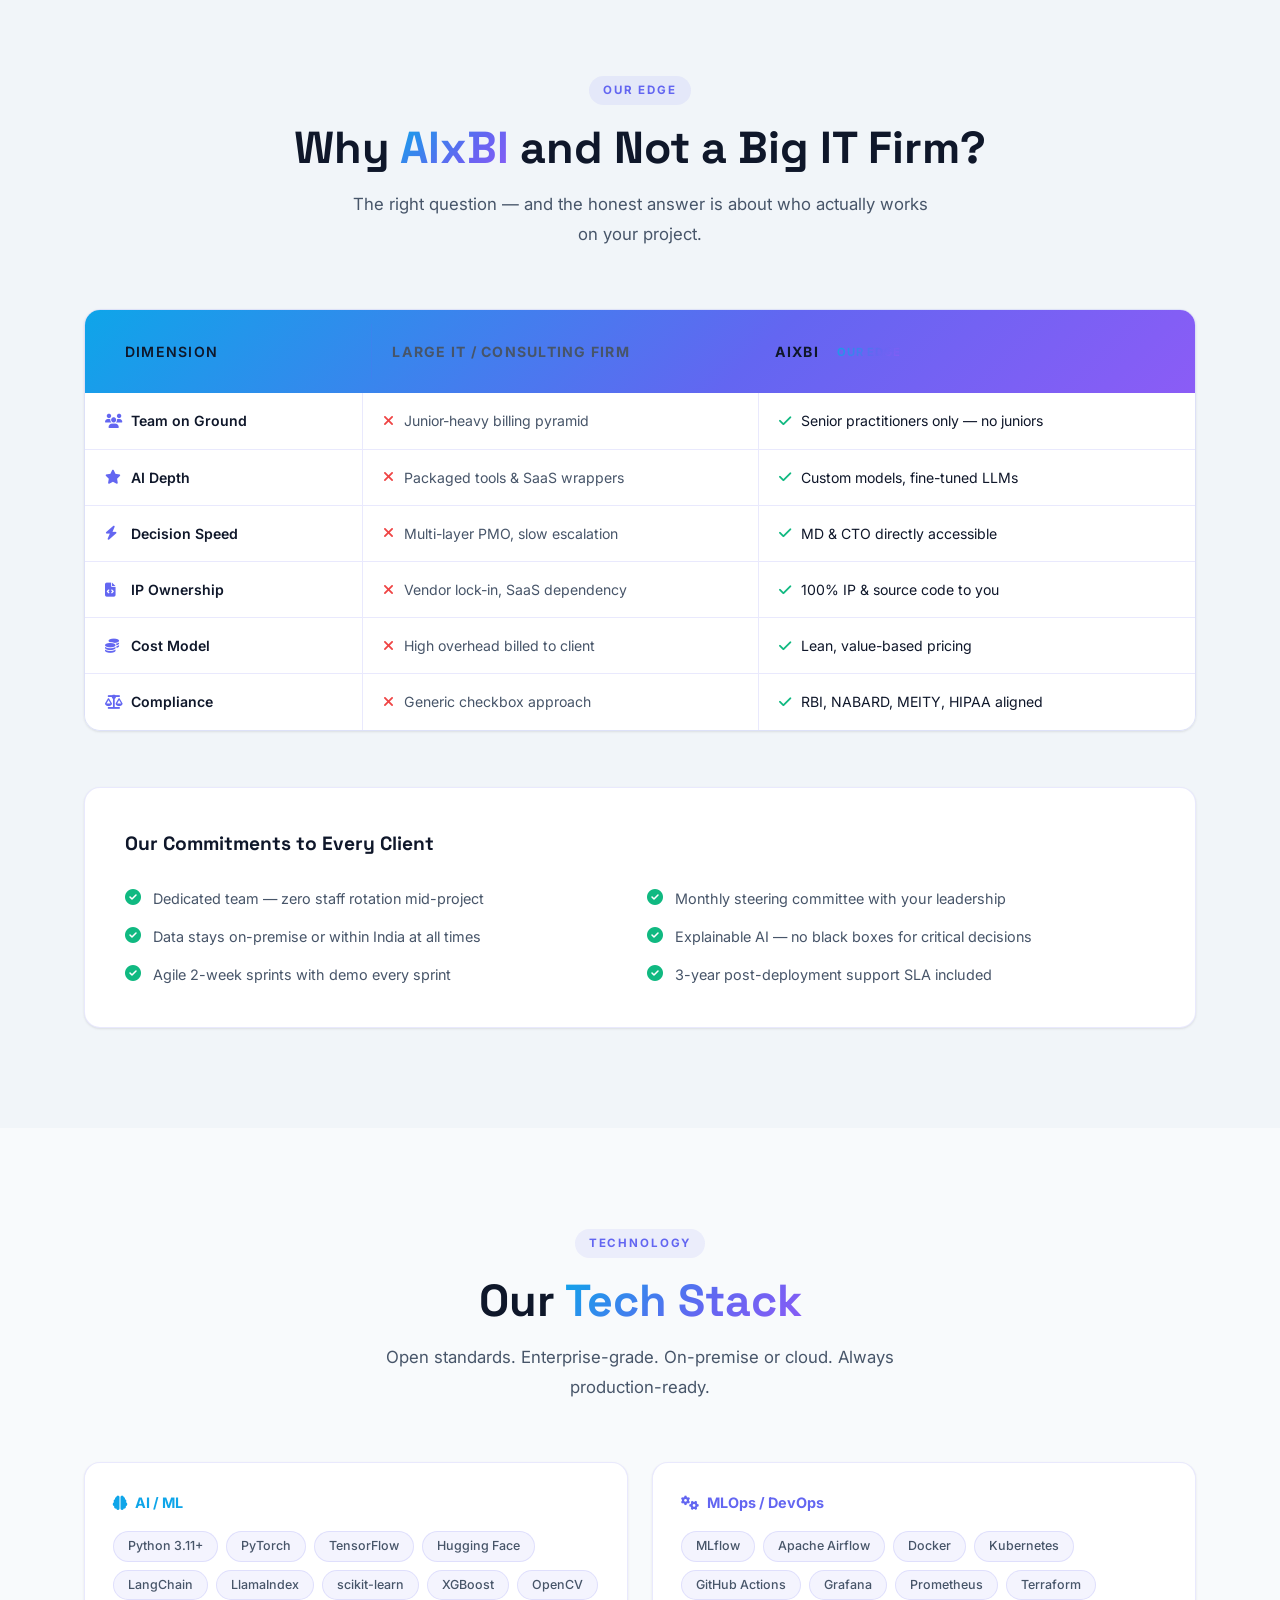
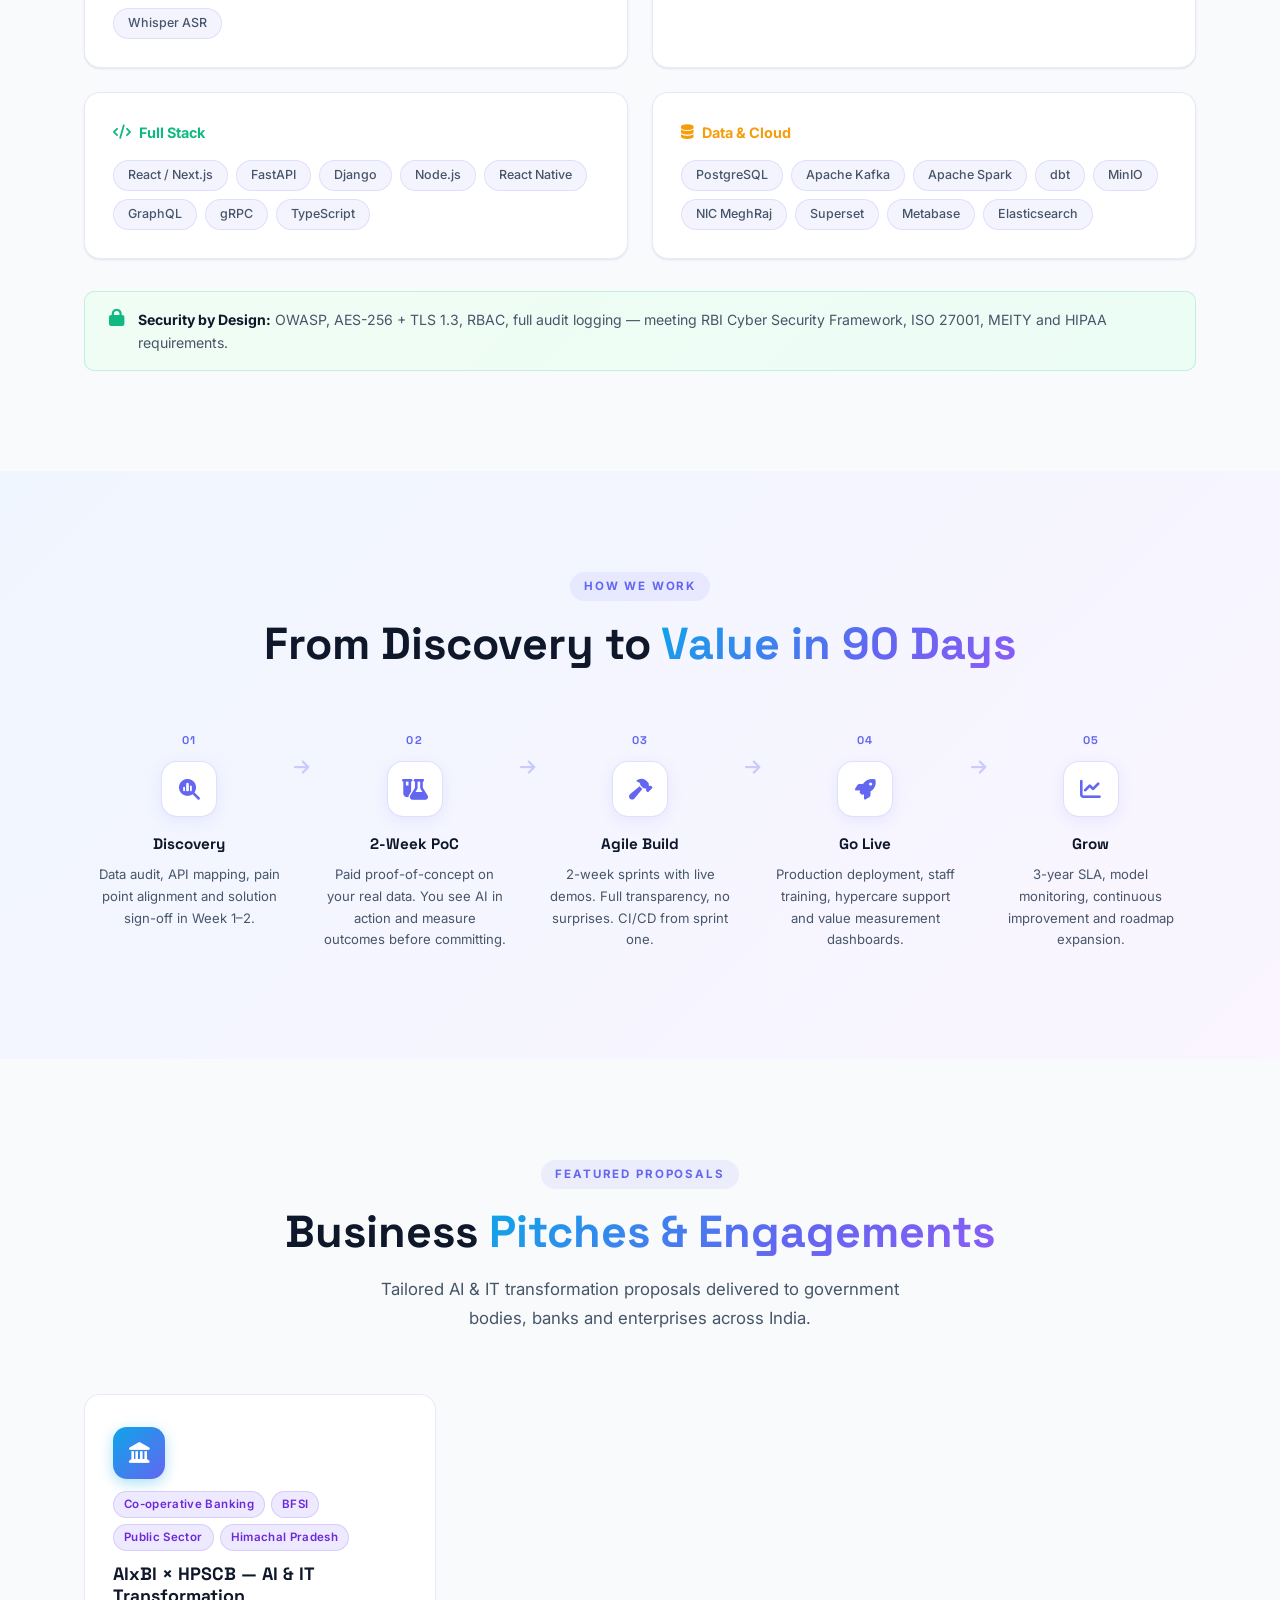
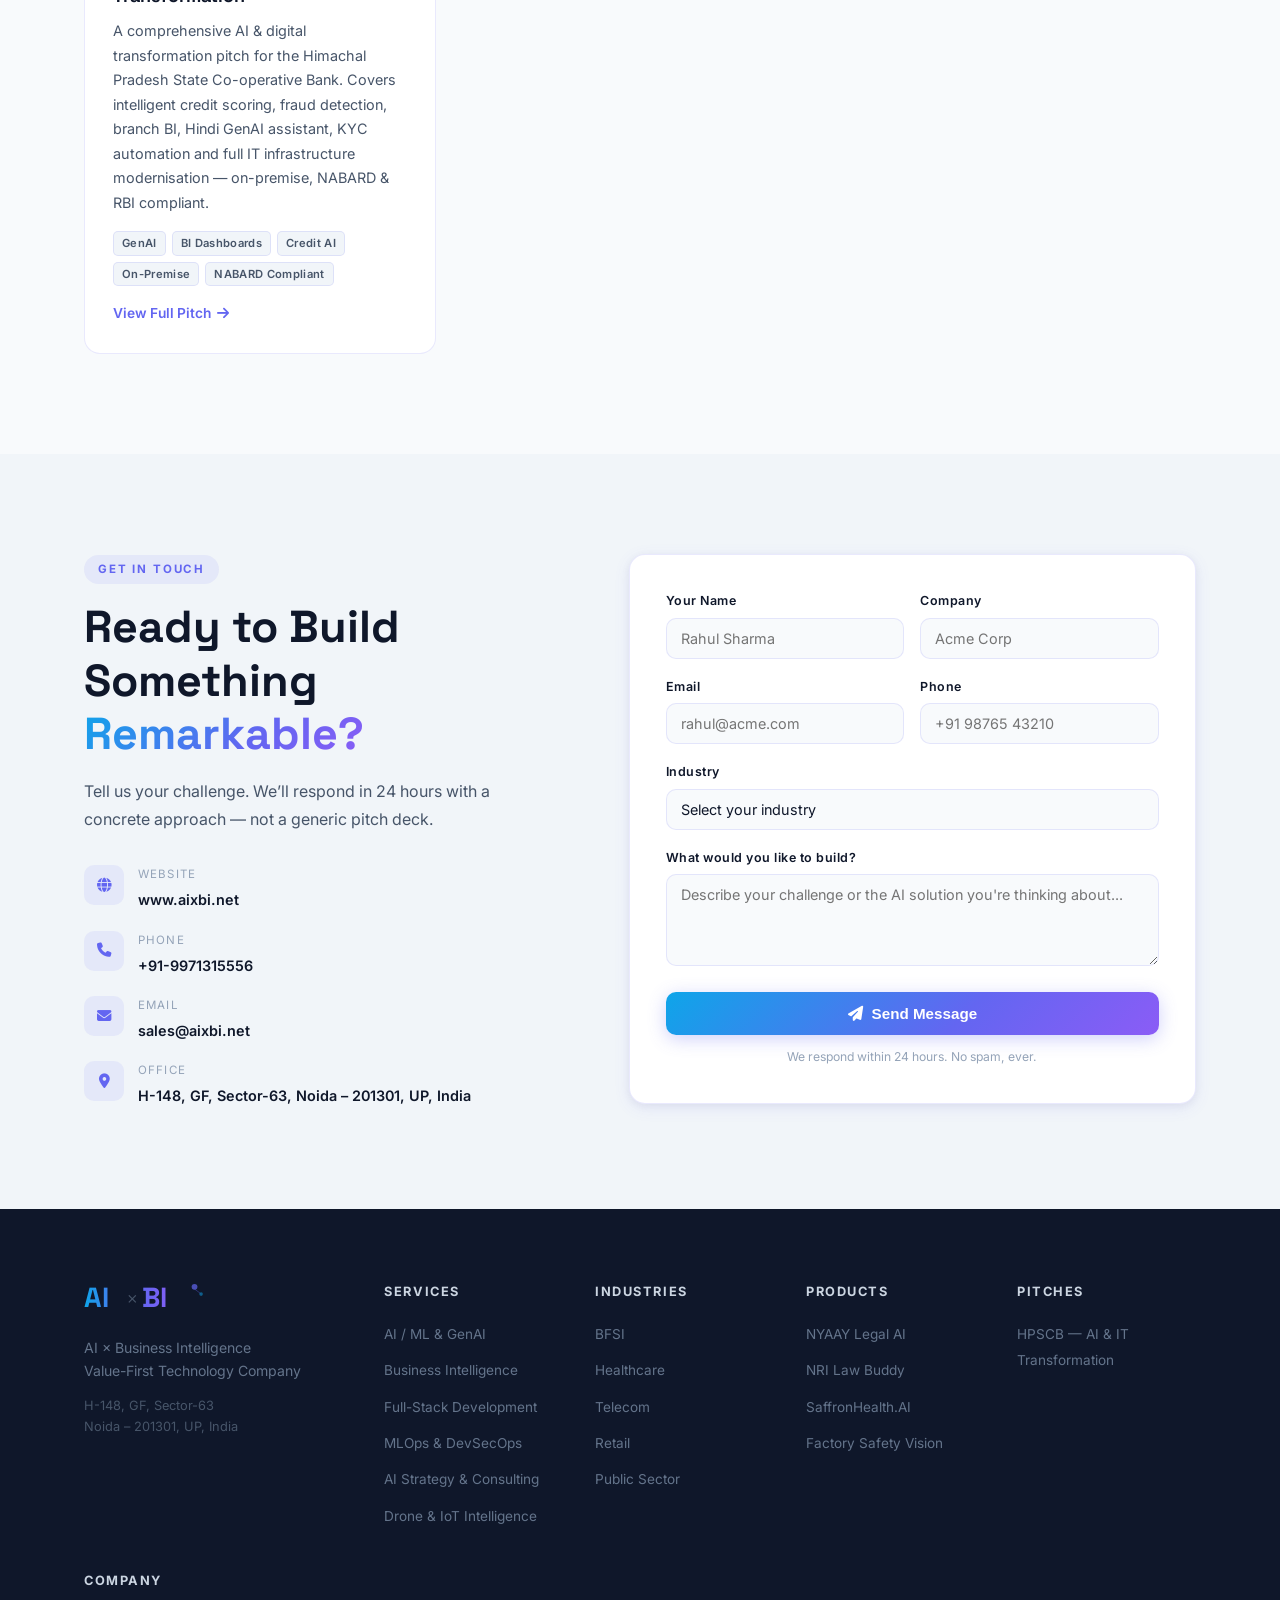
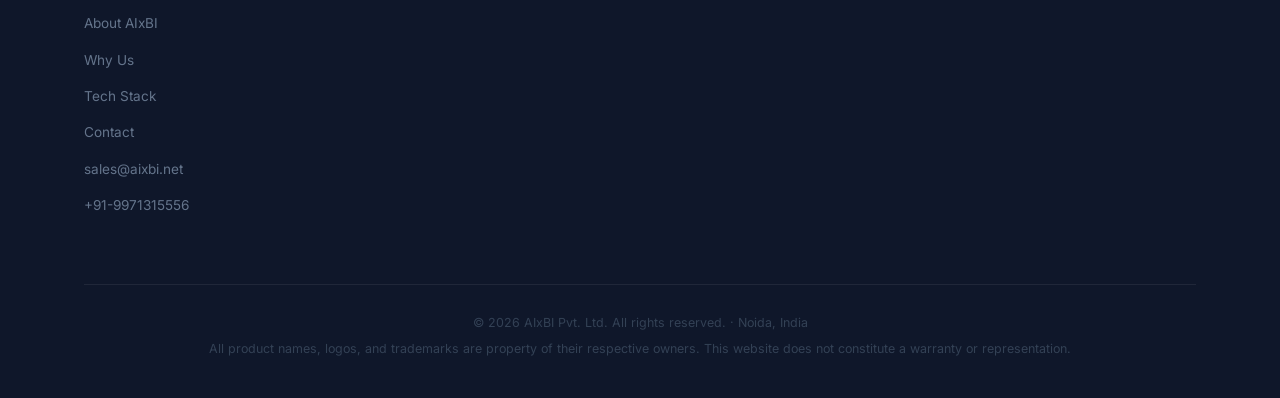
==== commit e831b528: "feat: add HPSCB pitch deck and Business Pitches section - Added pitch-hpscb.html (AIxBI x HPSCB AI &" ====
--- a/index.html
+++ b/index.html
@@ -50,6 +50,7 @@
       <li><a href="#industries">Industries</a></li>
       <li><a href="#value">Why Us</a></li>
       <li><a href="#tech">Tech</a></li>
+      <li><a href="#pitches">Pitches</a></li>
       <li><a href="#contact" class="nav-cta">Talk to Us</a></li>
     </ul>
 
@@ -775,6 +776,39 @@
   </div>
 </section>
 
+<!-- ══════════════ BUSINESS PITCHES ══════════════ -->
+<section id="pitches" class="section products-section">
+  <div class="container">
+    <div class="section-header reveal">
+      <div class="section-tag">Featured Proposals</div>
+      <h2 class="section-h2">Business <span class="grad-text">Pitches &amp; Engagements</span></h2>
+      <p class="section-desc">Tailored AI &amp; IT transformation proposals delivered to government bodies, banks and enterprises across India.</p>
+    </div>
+
+    <div class="products-grid">
+
+      <div class="product-card reveal featured-card">
+        <div class="product-card-icon" style="--pc1:#0ea5e9;--pc2:#6366f1">
+          <i class="fa-solid fa-landmark"></i>
+        </div>
+        <div class="product-card-tags">
+          <span class="prod-tag">Co-operative Banking</span>
+          <span class="prod-tag">BFSI</span>
+          <span class="prod-tag">Public Sector</span>
+          <span class="prod-tag">Himachal Pradesh</span>
+        </div>
+        <h3>AIxBI &times; HPSCB &mdash; AI &amp; IT Transformation</h3>
+        <p>A comprehensive AI &amp; digital transformation pitch for the Himachal Pradesh State Co-operative Bank. Covers intelligent credit scoring, fraud detection, branch BI, Hindi GenAI assistant, KYC automation and full IT infrastructure modernisation &mdash; on-premise, NABARD &amp; RBI compliant.</p>
+        <div class="product-stack">
+          <span>GenAI</span><span>BI Dashboards</span><span>Credit AI</span><span>On-Premise</span><span>NABARD Compliant</span>
+        </div>
+        <a href="pitch-hpscb.html" target="_blank" class="product-link" rel="noopener noreferrer">View Full Pitch <i class="fa-solid fa-arrow-right"></i></a>
+      </div>
+
+    </div>
+  </div>
+</section>
+
 <!-- ══════════════ CONTACT ══════════════ -->
 <section id="contact" class="section contact-section">
   <div class="container">
@@ -911,6 +945,13 @@
       </div>
 
       <div class="footer-col">
+        <h4>Pitches</h4>
+        <ul>
+          <li><a href="pitch-hpscb.html" target="_blank" rel="noopener noreferrer">HPSCB &mdash; AI &amp; IT Transformation</a></li>
+        </ul>
+      </div>
+
+      <div class="footer-col">
         <h4>Company</h4>
         <ul>
           <li><a href="#about">About AIxBI</a></li>
